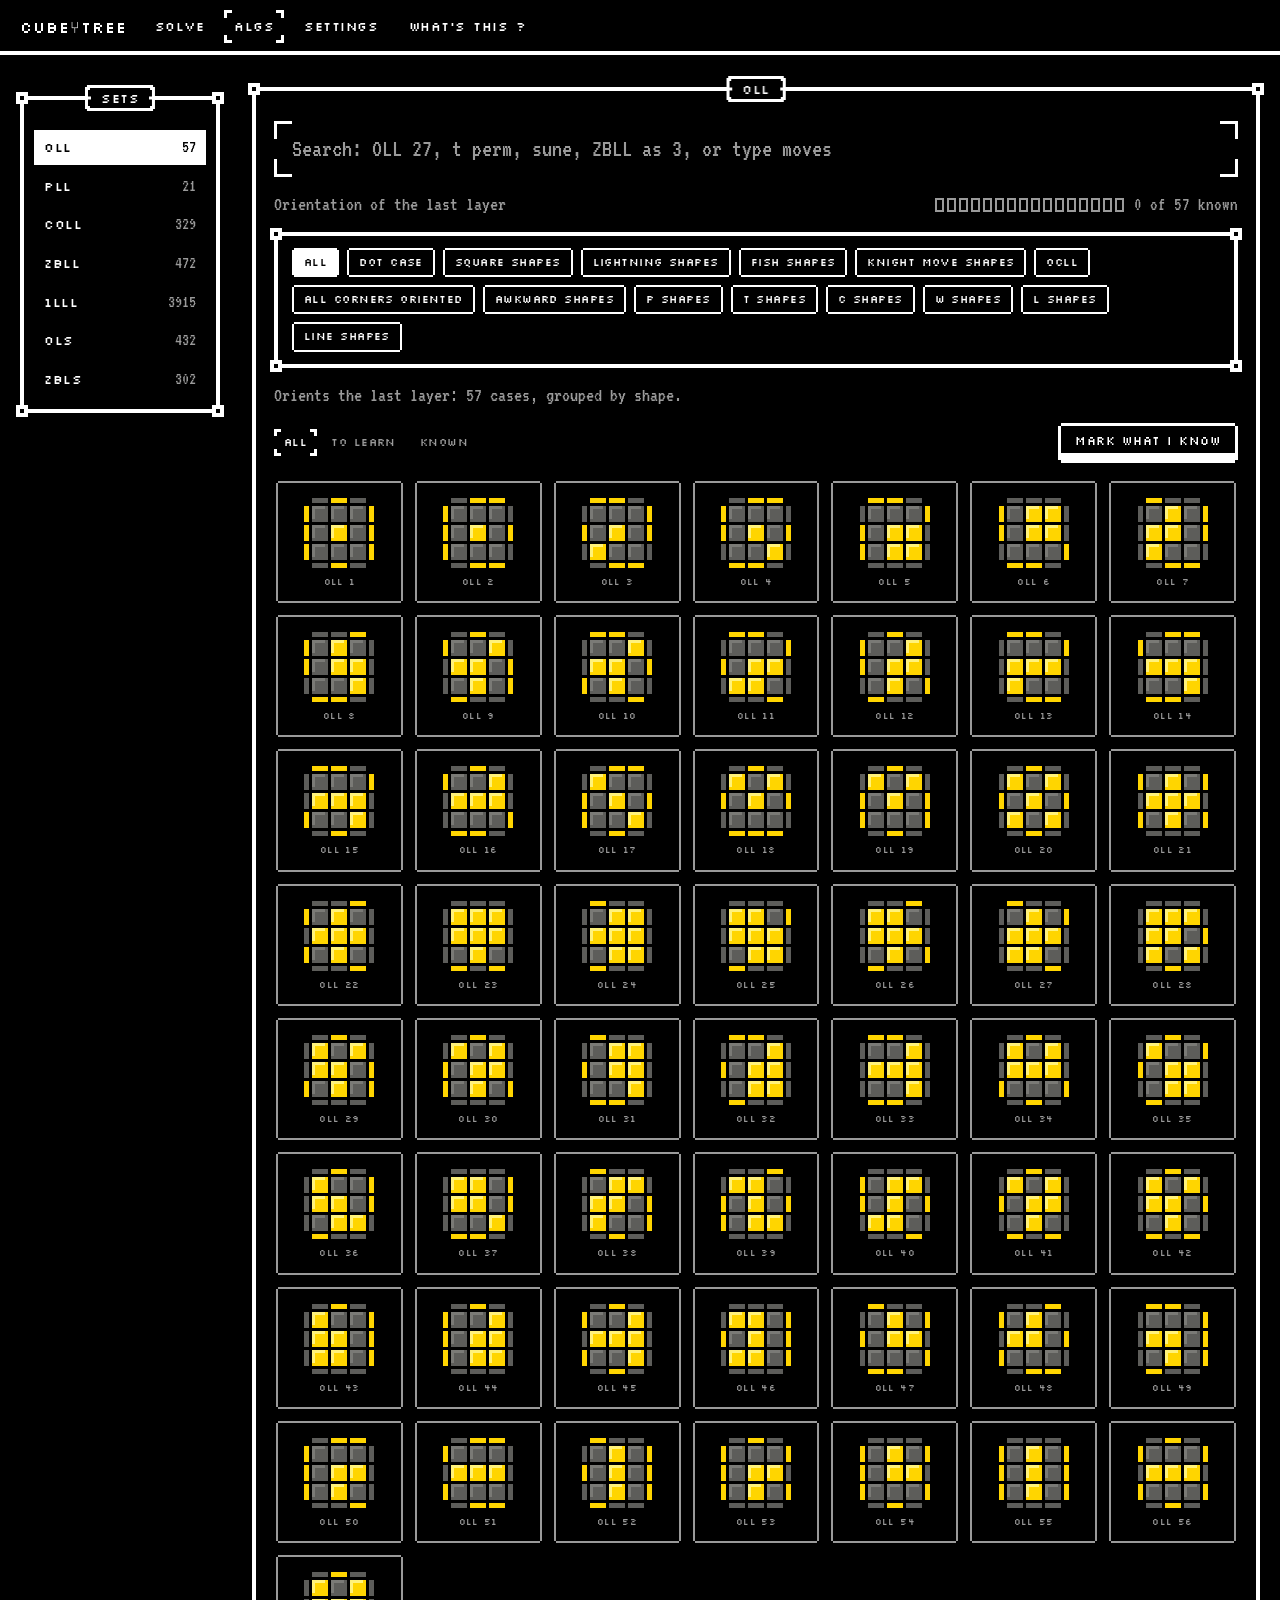
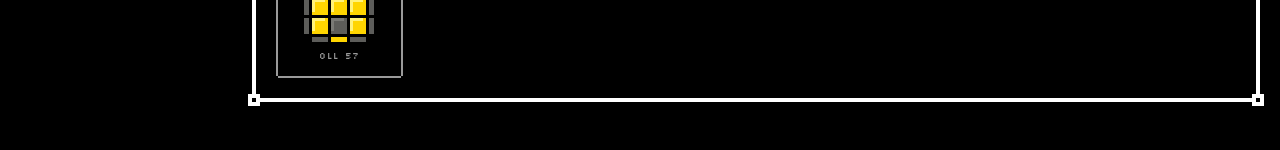
==== cube_tree_website/algs.html @ 5900885c "Cache-buster for the portrait fix Co-Authored-By: Claude Opus 5.5 <noreply@anthropic.com>" ====
<!DOCTYPE html>
<html lang="en">

<head>
    <meta charset="UTF-8">
    <meta name="viewport" content="width=device-width, initial-scale=1.0">
    <title>cube⑂tree · algs</title>
    <link rel="preconnect" href="https://fonts.googleapis.com">
    <link rel="preconnect" href="https://fonts.gstatic.com" crossorigin>
    <link rel="stylesheet" href="https://fonts.googleapis.com/css2?family=Silkscreen&family=VT323&display=swap">
    <link rel="stylesheet" href="styles.css?v=20261017b">
    <script src="js/profile.js?v=20261017b"></script>
</head>

<body>
    <header class="topbar">
        <div class="brand">
            <h1>cube⑂tree</h1>
            <!-- the menu of UI_references/1-bit_inspo_UI.png: capitals, the first letter lit -->
            <nav class="page-nav" aria-label="pages">
                <a class="menu-item" href="solver.html"><span class="key">S</span>olve</a>
                <a class="menu-item" href="algs.html" aria-current="page"><span class="key">A</span>lgs</a>
                <a class="menu-item" id="settings-link" href="solver.html#settings"><span class="key">S</span>ettings</a>
                <button type="button" class="menu-item" id="info-btn"><span class="key">W</span>hat's this ?</button>
            </nav>
        </div>
        <div class="topbar-actions">
            <a class="profile-chip" id="profile-chip" href="index.html?profiles" title="switch profile">
                <canvas width="32" height="32" aria-hidden="true"></canvas><span id="profile-name"></span>
            </a>
        </div>
    </header>

    <main class="algs-main">
        <!-- the sets, as a terminal menu (UI_references/1-bit_inspo_UI.png), each with what you know of it -->
        <nav class="set-menu window" aria-label="alg sets">
            <span class="window-tab">Sets</span>
            <ul class="set-list" id="set-tabs" role="tablist" aria-label="alg set"></ul>
        </nav>

        <section class="set-window window" aria-labelledby="set-name">
            <span class="window-tab" id="set-name">oll</span>
            <div class="algs-search brackets" id="algs-search">
                <div class="search-shadow" id="search-shadow" aria-hidden="true"></div>
                <input type="text" id="alg-search" spellcheck="false" autocomplete="off" autocapitalize="off" autocorrect="off"
                    aria-label="search cases by name, or type moves" aria-describedby="search-note" aria-autocomplete="inline">
            </div>
            <div class="search-note" id="search-note" role="status" aria-live="polite"></div>
            <div class="set-bar" id="set-bar">
                <p class="set-title" id="set-title"></p>
                <div class="progress" id="progress" aria-live="polite"></div>
            </div>
            <!-- subsets as an inventory row of slots (UI_references/UI_inspo.png) -->
            <div class="slot-bar" id="group-chips" role="group" aria-label="subsets"></div>
            <div class="slot-bar sub" id="group-chips-2" role="group" aria-label="pair placement" hidden></div>
            <p class="subset-note" id="subset-note"></p>
            <div class="grid-tools" id="grid-tools">
                <div class="seg" role="group" aria-label="show">
                    <button type="button" class="chip" data-show="all" aria-pressed="true">All</button>
                    <button type="button" class="chip" data-show="learn" aria-pressed="false">To learn</button>
                    <button type="button" class="chip" data-show="known" aria-pressed="false">Known</button>
                </div>
                <button type="button" class="px-btn learn-btn" id="learn-mode" aria-pressed="false">Mark what I know</button>
            </div>
            <p class="learn-hint" id="learn-hint" hidden></p>
            <section class="case-grid" id="case-grid" aria-label="cases"></section>
            <section class="match-list" id="match-list" aria-label="matching algs" hidden></section>
        </section>
    </main>

    <!-- the card a case shows on hover (UI_references/showdown_UI_inspo.png tooltips) -->
    <div class="case-card" id="case-card" role="tooltip" hidden></div>

    <dialog class="case-dialog window" id="case-dialog" aria-labelledby="case-title">
        <span class="window-tab" id="case-title"></span>
        <button type="button" class="close-box" id="case-close" aria-label="close">X</button>
        <div class="case-body">
            <div class="case-view">
                <div class="cube-stage case-stage" id="case-stage">
                    <canvas id="case-cube" role="img" aria-label="the case on the cube"></canvas>
                </div>
                <div class="play-row">
                    <button type="button" class="px-btn" id="case-reset" aria-label="back to the case" title="the case">|&lt;</button>
                    <button type="button" class="px-btn" id="case-back" aria-label="one move back" title="back">&lt;</button>
                    <button type="button" class="px-btn" id="case-play" aria-label="play" title="play">&gt;&gt;</button>
                    <button type="button" class="px-btn" id="case-fwd" aria-label="one move forward" title="forward">&gt;</button>
                </div>
                <button type="button" class="px-btn known-btn" id="case-known" aria-pressed="false">I know this case</button>
            </div>
            <div class="case-algs">
                <p class="case-sub" id="case-sub"></p>
                <ol class="alg-list" id="alg-list"></ol>
            </div>
        </div>
    </dialog>

    <script src="js/captions.js?v=20261017b"></script>
    <script src="js/pro-steps.js?v=20261017b"></script>
    <script src="js/script.js?v=20261017b"></script>
    <script src="js/facelet-cube.js?v=20261017b"></script>
    <script src="js/searchers.js?v=20261017b"></script>
    <script src="js/pixel-cube.js?v=20261017b"></script>
    <script src="js/alg-sets.js?v=20261017b"></script>
    <script src="js/last-layer.js?v=20261017b"></script>
    <script src="js/case-diagram.js?v=20261017b"></script>
    <script src="js/algs-ui.js?v=20261017b"></script>
</body>

</html>
---- cube_tree_website/styles.css ----
/* cube⑂tree — one-bit pixel UI (README "Look").
 *
 * UI_references/ are the guardrails (developer, 2026-10-14): every frame,
 * button and mark below is one the references show, with their measured
 * proportions; nothing else is drawn.
 *
 *   UI_inspo.png (586 x 341, measured in its own pixels)
 *     window      stroke 4; corner studs 12 x 12 with a 4 x 4 hole, centred
 *                 on the corners; title tab centred on the top edge, 21 tall
 *                 for 8 px capitals, stroke 3, corners cut by one step, a
 *                 3 px ear at each end on the window's line
 *     check key   stroke 3, corners cut by one step, a bottom ledge 7 deep
 *     close box   a square with an X on the window's top-right corner
 *     selection   four L marks around the chosen item ("[Attack]"), only
 *                 there; never a frame for anything else
 *     inventory   a studded bar of round-cornered slots, half the stroke,
 *                 gaps of about a third of a slot
 *   1-bit_inspo_UI.png   the menu: capitals, the first letter lit in the
 *                 accent ("SETTINGS", "WHAT'S THIS ?"), a title strip
 *   showdown_UI_inspo.png  move buttons (name; type bottom left, count
 *                 bottom right), headed groups, the tooltip (title, tags,
 *                 a rule, lines)
 *   CubeDB screenshots    labels over their fields, the move counts at the
 *                 right of the label, one row of equal playback keys
 *   cube_inspo_art.png    the cube's flat cast shadow (pixel-cube.js)
 *
 * Measurements are kept as ratios at this page's scale: one art pixel (--u)
 * is 2 px; the window stroke is 2u (as the reference's stroke is half its
 * title capitals), studs 6u with a 2u hole, the title tab 13u tall, a key's
 * stroke 1.5u with a 3.5u ledge, slots 1u.
 *
 * Four themes, each from a reference: ink (UI_inspo.png), violet
 * (1-bit_inspo_UI.png), paper (1-bit_inspiration_art.jpeg), mint
 * (cube_inspo_art.png). Every colour is a token; the cube is always full
 * colour.
 */
:root,
:root[data-theme="ink"] {
    --bg: #000000;
    --panel: #000000;
    --ink: #ffffff;
    --dim: #9a9a9a;
    --line: #ffffff;
    --accent: #ffffff;
    --sel: #ffffff;
    --sel-ink: #000000;
    --warn: #ffd34d;
    --bad: #ff6b6b;
    --cube-bg: #000000;
    --shadow: #262626;
    --shine: #8dffa8;
    color-scheme: dark;
}
:root[data-theme="violet"] {
    --bg: #2e1548;
    --panel: #2e1548;
    --ink: #f4eefc;
    --dim: #a993c4;
    --line: #f4eefc;
    --accent: #2bd52b;
    --sel: #f4eefc;
    --sel-ink: #2e1548;
    --warn: #ffd34d;
    --bad: #ff8a8a;
    --cube-bg: #2e1548;
    --shadow: #22103a;
    --shine: #2bd52b;
    color-scheme: dark;
}
:root[data-theme="paper"] {
    --bg: #f4f4f0;
    --panel: #f4f4f0;
    --ink: #111111;
    --dim: #66665f;
    --line: #111111;
    --accent: #111111;
    --sel: #111111;
    --sel-ink: #f4f4f0;
    --warn: #8a5a00;
    --bad: #b3261e;
    --cube-bg: #f4f4f0;
    --shadow: #d7d7d0;
    --shine: #2f9e48;
    color-scheme: light;
}
:root[data-theme="mint"] {
    --bg: #d4ecd3;
    --panel: #d4ecd3;
    --ink: #22314a;
    --dim: #4f6e5c;
    --line: #22314a;
    --accent: #1f8fd6;
    --sel: #22314a;
    --sel-ink: #d4ecd3;
    --warn: #8a5a00;
    --bad: #b3261e;
    --cube-bg: #d4ecd3;
    --shadow: #63a675;
    --shine: #36c46a;
    color-scheme: light;
}

:root {
    --font-head: "Silkscreen", ui-monospace, Menlo, monospace;
    --font-body: "VT323", ui-monospace, Menlo, monospace;
    --u: 2px;                          /* one art pixel */
    --stroke: calc(2 * var(--u));      /* a window's line */
    --key: 3px;                        /* a key's line (1.5u) */
    --ledge: 7px;                      /* a key's bottom ledge (3.5u) */
    --slot: var(--u);                  /* a slot's line */
    --stud: calc(6 * var(--u));
    --hole: calc(2 * var(--u));
    --gap: 16px;
}

* { box-sizing: border-box; margin: 0; padding: 0; }
html { -webkit-text-size-adjust: 100%; }
[hidden] { display: none !important; }

body {
    background: var(--bg);
    color: var(--ink);
    font-family: var(--font-body);
    font-size: 22px;
    line-height: 1.15;
    min-height: 100vh;
    image-rendering: pixelated;
}
textarea, input, select, button { font: inherit; color: inherit; }
:focus-visible { outline: var(--u) solid var(--accent); outline-offset: 3px; }
::selection { background: var(--sel); color: var(--sel-ink); }

/* the chrome speaks in the pixel capitals of the references; prose and moves do not */
h1, h2, h3, legend, .label, .label-head, .window-tab, .px-title, .menu-item, .px-btn, .set-item, .slot-chip, .chip, .pick .tag, .case-name, .ls-head {
    font-family: var(--font-head);
    font-weight: 400;
    text-transform: uppercase;
    letter-spacing: 0.04em;
}
.moves, .alg, .scramble-text, .editor, .editor *, textarea, input { text-transform: none; letter-spacing: 0; }

/* ---- the window (UI_inspo.png) ------------------------------------------ */
.window, .px-frame {
    position: relative;
    background: var(--panel);
    border: var(--stroke) solid var(--line);
    padding: 30px 18px 18px;
}
.window::after, .px-frame::after {
    /* corner studs, each a square with a hole, centred on the corner */
    content: "";
    position: absolute;
    inset: calc(-1 * (var(--stud) + var(--stroke)) / 2);
    pointer-events: none;
    background:
        linear-gradient(var(--panel), var(--panel)) top var(--hole) left var(--hole) / var(--hole) var(--hole) no-repeat,
        linear-gradient(var(--panel), var(--panel)) top var(--hole) right var(--hole) / var(--hole) var(--hole) no-repeat,
        linear-gradient(var(--panel), var(--panel)) bottom var(--hole) left var(--hole) / var(--hole) var(--hole) no-repeat,
        linear-gradient(var(--panel), var(--panel)) bottom var(--hole) right var(--hole) / var(--hole) var(--hole) no-repeat,
        linear-gradient(var(--line), var(--line)) top left / var(--stud) var(--stud) no-repeat,
        linear-gradient(var(--line), var(--line)) top right / var(--stud) var(--stud) no-repeat,
        linear-gradient(var(--line), var(--line)) bottom left / var(--stud) var(--stud) no-repeat,
        linear-gradient(var(--line), var(--line)) bottom right / var(--stud) var(--stud) no-repeat;
}
/* the title tab: cut corners, a 3 px line, an ear at each end on the window's line */
.window-tab, .px-title {
    position: absolute;
    top: 0;
    left: 50%;
    transform: translate(-50%, calc(-50% - var(--stroke) / 2));
    z-index: 2;
    height: 26px;
    padding: 0 16px;
    display: inline-flex;
    align-items: center;
    gap: 10px;
    font-size: 13px;
    line-height: 1;
    white-space: nowrap;
    color: var(--ink);
    background: var(--line);
    clip-path: polygon(var(--u) 0, calc(100% - var(--u)) 0, calc(100% - var(--u)) var(--u), 100% var(--u), 100% calc(100% - var(--u)), calc(100% - var(--u)) calc(100% - var(--u)), calc(100% - var(--u)) 100%, var(--u) 100%, var(--u) calc(100% - var(--u)), 0 calc(100% - var(--u)), 0 var(--u), var(--u) var(--u));
}
.window-tab::before, .px-title::before {
    content: "";
    position: absolute;
    inset: var(--key);
    z-index: -1;
    background: var(--panel);
    clip-path: inherit;
}
.window-tab, .px-title { isolation: isolate; }
.window-tab::after, .px-title::after {
    /* the ears: the window's line carries on into the tab's ends */
    content: "";
    position: absolute;
    left: 0;
    right: 0;
    top: 50%;
    height: var(--key);
    transform: translateY(-50%);
    background:
        linear-gradient(var(--line), var(--line)) left / calc(2 * var(--key)) 100% no-repeat,
        linear-gradient(var(--line), var(--line)) right / calc(2 * var(--key)) 100% no-repeat;
}
.px-title .aside, .window-tab .aside { color: var(--dim); }
/* the close box: a square with an X on the window's top-right corner */
.close-box {
    position: absolute;
    top: calc(-1 * (28px + var(--stroke)) / 2);
    right: calc(-1 * (28px + var(--stroke)) / 2);
    z-index: 3;
    width: 28px;
    height: 28px;
    display: grid;
    place-items: center;
    background: var(--panel);
    border: var(--key) solid var(--line);
    font-family: var(--font-head);
    font-size: 16px;
    line-height: 1;
    cursor: pointer;
    padding: 0;
}
.close-box:hover, .close-box:focus-visible { background: var(--sel); color: var(--sel-ink); }

/* ---- selection marks: four L corners around the chosen item ------------- */
.marked, .px-btn.quiet:hover, .px-btn.quiet:focus-visible, .menu-item[aria-current="page"], .menu-item:hover, .menu-item:focus-visible { position: relative; }
.marked::before, .px-btn.quiet:hover::before, .px-btn.quiet:focus-visible::before,
.menu-item[aria-current="page"]::before, .menu-item:hover::before, .menu-item:focus-visible::before, .brackets::before {
    content: "";
    position: absolute;
    inset: -4px;
    pointer-events: none;
    --arm: 8px;
    --t: var(--key);
    background:
        linear-gradient(var(--line), var(--line)) top left / var(--arm) var(--t) no-repeat,
        linear-gradient(var(--line), var(--line)) top left / var(--t) var(--arm) no-repeat,
        linear-gradient(var(--line), var(--line)) top right / var(--arm) var(--t) no-repeat,
        linear-gradient(var(--line), var(--line)) top right / var(--t) var(--arm) no-repeat,
        linear-gradient(var(--line), var(--line)) bottom left / var(--arm) var(--t) no-repeat,
        linear-gradient(var(--line), var(--line)) bottom left / var(--t) var(--arm) no-repeat,
        linear-gradient(var(--line), var(--line)) bottom right / var(--arm) var(--t) no-repeat,
        linear-gradient(var(--line), var(--line)) bottom right / var(--t) var(--arm) no-repeat;
}
.brackets { position: relative; }
.brackets::before { inset: 0; --arm: 18px; }
.brackets:focus-within::before { --arm: 30px; }

/* ---- keys (the check keys of UI_inspo.png) ------------------------------- */
.px-btn {
    position: relative;
    display: inline-flex;
    align-items: center;
    justify-content: center;
    gap: 8px;
    min-height: 34px;
    padding: 6px 14px calc(6px + var(--ledge) - var(--key));
    background: var(--panel);
    color: var(--ink);
    border: none;
    cursor: pointer;
    font-size: 12px;
    line-height: 1;
    text-decoration: none;
    /* the line, cut at the corners, and the ledge along the bottom */
    box-shadow:
        inset 0 calc(-1 * var(--ledge)) 0 0 var(--line),
        0 calc(-1 * var(--key)) 0 0 var(--line),
        0 var(--key) 0 0 var(--line),
        calc(-1 * var(--key)) 0 0 0 var(--line),
        var(--key) 0 0 0 var(--line);
    margin: var(--key);
}
.px-btn:hover:not(:disabled) { box-shadow: inset 0 calc(-1 * var(--ledge)) 0 0 var(--line), inset 0 0 0 200px color-mix(in srgb, var(--line) 12%, transparent), 0 calc(-1 * var(--key)) 0 0 var(--line), 0 var(--key) 0 0 var(--line), calc(-1 * var(--key)) 0 0 0 var(--line), var(--key) 0 0 0 var(--line); }
.px-btn:active:not(:disabled) {
    transform: translateY(calc(var(--ledge) - var(--key)));
    padding-bottom: 6px;
    box-shadow: inset 0 calc(-1 * var(--key)) 0 0 var(--line), 0 calc(-1 * var(--key)) 0 0 var(--line), 0 var(--key) 0 0 var(--line), calc(-1 * var(--key)) 0 0 0 var(--line), var(--key) 0 0 0 var(--line);
}
.px-btn:disabled { color: var(--dim); cursor: default; box-shadow: 0 calc(-1 * var(--key)) 0 0 var(--dim), 0 var(--key) 0 0 var(--dim), calc(-1 * var(--key)) 0 0 0 var(--dim), var(--key) 0 0 0 var(--dim); padding-bottom: 6px; }
.px-btn.primary { background: var(--sel); color: var(--sel-ink); }
/* a plain word in the chrome: no key, the selection marks on hover */
.px-btn.quiet, .px-btn.quiet:hover:not(:disabled), .px-btn.quiet:active:not(:disabled), .px-btn.quiet:disabled {
    box-shadow: none; background: none; transform: none; padding: 6px 8px; margin: 0;
}
.px-btn.quiet:disabled { color: var(--dim); }
.px-btn.quiet:disabled::before { display: none; }
.px-btn.icon { min-width: 34px; padding-left: 8px; padding-right: 8px; }
a.px-btn { color: inherit; }
.link-btn { background: none; border: none; color: var(--dim); text-decoration: underline; cursor: pointer; justify-self: start; text-align: left; }
.link-btn:hover { color: var(--ink); }

/* check boxes: the check key, small; the check is a pixel tick */
.px-check { display: inline-flex; align-items: center; gap: 10px; cursor: pointer; }
.px-check input {
    appearance: none;
    -webkit-appearance: none;
    flex: 0 0 auto;
    width: 22px;
    height: 24px;
    margin: var(--key);
    cursor: pointer;
    background: var(--panel);
    box-shadow: inset 0 -5px 0 0 var(--line), 0 calc(-1 * var(--key)) 0 0 var(--line), 0 var(--key) 0 0 var(--line), calc(-1 * var(--key)) 0 0 0 var(--line), var(--key) 0 0 0 var(--line);
    display: inline-grid;
    place-items: center;
}
.px-check input:checked::after {
    /* the tick of UI_inspo.png's keys, in art pixels */
    content: "";
    width: 14px;
    height: 10px;
    margin-bottom: 5px;
    background: var(--ink);
    clip-path: polygon(0 50%, 25% 50%, 25% 70%, 37.5% 70%, 37.5% 80%, 50% 80%, 50% 60%, 62.5% 60%, 62.5% 40%, 75% 40%, 75% 20%, 87.5% 20%, 87.5% 0, 100% 0, 100% 30%, 87.5% 30%, 87.5% 50%, 75% 50%, 75% 70%, 62.5% 70%, 62.5% 90%, 50% 90%, 50% 100%, 37.5% 100%, 37.5% 90%, 25% 90%, 25% 80%, 12.5% 80%, 12.5% 70%, 0 70%);
}
.px-check input:disabled { box-shadow: 0 calc(-1 * var(--key)) 0 0 var(--dim), 0 var(--key) 0 0 var(--dim), calc(-1 * var(--key)) 0 0 0 var(--dim), var(--key) 0 0 0 var(--dim); }

/* fields: a plain box of the window's line (CubeDB's fields, in one bit) */
.px-input, .px-select, .px-textarea {
    background: var(--panel);
    border: var(--slot) solid var(--line);
    padding: 4px 8px;
    border-radius: 0;
    min-height: 34px;
}
.px-select {
    appearance: none; -webkit-appearance: none; padding-right: 28px;
    background-image: linear-gradient(45deg, transparent 50%, var(--ink) 50%), linear-gradient(135deg, var(--ink) 50%, transparent 50%);
    background-position: calc(100% - 15px) 55%, calc(100% - 9px) 55%;
    background-size: 6px 6px;
    background-repeat: no-repeat;
}

/* ---- the top: the menu of 1-bit_inspo_UI.png ----------------------------- */
.topbar {
    display: flex;
    align-items: center;
    justify-content: space-between;
    gap: 12px 20px;
    flex-wrap: wrap;
    padding: 14px 20px 12px;
    background: var(--bg);
    border-bottom: var(--stroke) solid var(--line);
    position: sticky;
    top: 0;
    z-index: 20;
}
.brand { display: flex; align-items: center; gap: 22px; flex-wrap: wrap; }
.brand h1 { font-size: 16px; line-height: 1; letter-spacing: 0.06em; }
.page-nav { display: flex; gap: 6px 18px; flex-wrap: wrap; }
.menu-item {
    background: none;
    border: none;
    padding: 6px 6px;
    font-size: 13px;
    line-height: 1;
    color: var(--ink);
    text-decoration: none;
    cursor: pointer;
}
.menu-item .key { color: var(--accent); }
.topbar-actions { display: flex; align-items: center; gap: 10px; }
/* the profile badge: a portrait in a round frame (UI_inspo.png, top left) */
.profile-chip { display: inline-flex; align-items: center; gap: 10px; color: var(--ink); text-decoration: none; font-family: var(--font-head); font-size: 12px; text-transform: uppercase; }
.profile-chip canvas { width: 32px; height: 32px; padding: 3px; border: var(--slot) solid var(--line); background: var(--panel); }

/* ---- labels over their fields (CubeDB) ----------------------------------- */
.label-row { display: flex; align-items: center; gap: 10px; margin-bottom: 8px; min-height: 30px; flex-wrap: wrap; }
.label-row .label { font-size: 12px; color: var(--ink); }
.label-row .aside, .move-count, .scramble-status { font-family: var(--font-head); font-size: 11px; color: var(--dim); text-transform: uppercase; }
.scramble-status.searching { color: var(--accent); }
.scramble-status.error { color: var(--bad); }
.move-count { margin-left: auto; }

/* ---- the solving screen -------------------------------------------------- */
.main {
    display: grid;
    grid-template-columns: minmax(300px, 1fr) minmax(340px, 1.05fr);
    gap: 28px calc(2 * var(--gap));
    padding: 26px 20px 48px;
    max-width: 1320px;
    margin: 0 auto;
    align-items: start;
}
.col { display: grid; gap: 26px; min-width: 0; }
.cube-col { position: sticky; top: 84px; }

.cube-stage {
    position: relative;
    width: 100%;
    aspect-ratio: 1 / 0.9;
    overflow: hidden;
    touch-action: none;
    cursor: grab;
}
.cube-stage:active { cursor: grabbing; }
.cube-stage canvas { width: 100%; height: 100%; display: block; image-rendering: pixelated; }
.cube-stage .stage-note { position: absolute; left: 14px; bottom: 10px; font-size: 18px; color: var(--dim); pointer-events: none; }
.cube-stage .stage-step { position: absolute; left: 14px; top: 12px; font-family: var(--font-head); font-size: 11px; color: var(--dim); pointer-events: none; }
.zoom { position: absolute; right: 8px; top: 8px; display: grid; gap: 4px; }
.zoom .px-btn { min-height: 28px; min-width: 28px; font-size: 16px; padding: 4px; }

/* playback: a scrub line, then one row of equal keys (CubeDB) */
.playback { display: grid; gap: 10px; margin-top: 10px; }
.scrub { -webkit-appearance: none; appearance: none; width: 100%; height: 18px; background: transparent; cursor: pointer; }
.scrub::-webkit-slider-runnable-track { height: var(--stroke); background: var(--line); }
.scrub::-moz-range-track { height: var(--stroke); background: var(--line); }
.scrub::-webkit-slider-thumb { -webkit-appearance: none; width: 12px; height: 18px; background: var(--panel); border: var(--key) solid var(--line); margin-top: -7px; }
.scrub::-moz-range-thumb { width: 12px; height: 18px; background: var(--panel); border: var(--key) solid var(--line); border-radius: 0; }
.play-row { display: grid; grid-template-columns: repeat(5, 1fr); gap: 8px; }
.play-row .px-btn { width: auto; font-size: 12px; }
.case-view .play-row { grid-template-columns: repeat(4, 1fr); }

.scramble-text { font-size: 25px; line-height: 1.2; word-spacing: 3px; min-height: 2.4em; }
.scramble-nav { display: flex; gap: 2px; align-items: center; margin-left: auto; }
.scramble-nav .count { font-family: var(--font-head); font-size: 11px; min-width: 40px; text-align: center; }

.solution-panel { display: grid; }
.editor { position: relative; width: 100%; min-height: 132px; font-size: 25px; line-height: 31px; background: var(--panel); }
.editor textarea, .editor .editor-shadow {
    position: absolute; inset: 0; padding: 14px 18px;
    white-space: pre-wrap; word-wrap: break-word; overflow-wrap: anywhere;
    font: inherit; line-height: inherit; tab-size: 4;
}
.editor textarea { background: transparent; border: none; resize: none; color: transparent; caret-color: var(--ink); z-index: 2; overflow: hidden; }
.editor textarea:focus { outline: none; }
.editor .editor-shadow { color: var(--ink); pointer-events: none; z-index: 1; overflow: hidden; }
.editor .editor-sizer { visibility: hidden; padding: 14px 18px; white-space: pre-wrap; overflow-wrap: anywhere; min-height: 132px; }
.editor .tok-comment { color: var(--accent); }
.editor .tok-pending { color: var(--dim); }
.editor .tok-bad { text-decoration: underline wavy var(--bad); }
.editor .ghost { color: var(--dim); }
/* the key hint of CubeDB's autocomplete ("Tab") */
.ghost-key { font-family: var(--font-head); font-size: 10px; text-transform: uppercase; border: var(--slot) solid var(--dim); padding: 1px 4px; margin-left: 8px; vertical-align: 4px; color: var(--dim); }
.editor-actions { display: flex; gap: 4px 10px; flex-wrap: wrap; justify-content: flex-end; margin-top: 10px; }
.status-line { font-size: 18px; color: var(--dim); }
.status-line:empty { display: none; }
.status-line[data-state="error"] { color: var(--bad); }

/* ---- the tree-searcher: its portrait and its window ---------------------- */
.searcher { display: grid; grid-template-columns: 76px minmax(0, 1fr); gap: 0 20px; align-items: start; margin-top: 26px; }
/* the round portrait frame of UI_inspo.png's badge: a ring of pixel steps */
.searcher-sprite {
    --ring: polygon(20px 0, calc(100% - 20px) 0, calc(100% - 20px) 6px, calc(100% - 10px) 6px, calc(100% - 10px) 10px, calc(100% - 6px) 10px, calc(100% - 6px) 20px, 100% 20px, 100% calc(100% - 20px), calc(100% - 6px) calc(100% - 20px), calc(100% - 6px) calc(100% - 10px), calc(100% - 10px) calc(100% - 10px), calc(100% - 10px) calc(100% - 6px), calc(100% - 20px) calc(100% - 6px), calc(100% - 20px) 100%, 20px 100%, 20px calc(100% - 6px), 10px calc(100% - 6px), 10px calc(100% - 10px), 6px calc(100% - 10px), 6px calc(100% - 20px), 0 calc(100% - 20px), 0 20px, 6px 20px, 6px 10px, 10px 10px, 10px 6px, 20px 6px);
}
.searcher-sprite {
    position: relative; width: 76px; height: 76px; padding: 12px;
    background: none; border: none; cursor: pointer; display: grid; place-items: center; isolation: isolate;
}
.searcher-sprite::before, .searcher-sprite::after { content: ""; position: absolute; z-index: -1; clip-path: var(--ring); }
.searcher-sprite::before { inset: 0; background: var(--line); }
.searcher-sprite::after { inset: var(--key); background: var(--panel); }
.searcher-sprite canvas { width: 100%; height: 100%; animation: bob 1.6s steps(2) infinite; }
@keyframes bob { 50% { transform: translateY(-2px); } }
.searcher.thinking .searcher-sprite canvas { animation: bob 0.5s steps(2) infinite; }
.bubble { min-width: 0; padding: 30px 16px 16px; }
.bubble-title:empty { display: none; }
.bubble .say { margin-bottom: 12px; }
.picks { display: grid; grid-template-columns: repeat(auto-fill, minmax(230px, 1fr)); gap: 10px; }
/* a pick: one of Showdown's move buttons -- the moves, the kind bottom left, the count bottom right */
.pick {
    display: grid;
    grid-template-columns: 1fr auto;
    grid-template-areas: "alg alg" "why why" "tag cnt";
    gap: 4px 10px;
    text-align: left;
    padding: 10px 12px 8px;
    background: var(--panel);
    border: var(--slot) solid var(--line);
    cursor: pointer;
    min-width: 0;
    position: relative;
}
.pick .alg { grid-area: alg; font-size: 24px; overflow-wrap: anywhere; }
.pick .why { grid-area: why; font-size: 18px; color: var(--dim); }
.pick .tag { grid-area: tag; font-size: 10px; color: var(--accent); align-self: end; }
.pick .cnt { grid-area: cnt; font-family: var(--font-head); font-size: 10px; color: var(--dim); text-transform: uppercase; align-self: end; }
.pick:hover, .pick:focus-visible { background: var(--sel); color: var(--sel-ink); }
.pick:hover .why, .pick:hover .tag, .pick:hover .cnt, .pick:focus-visible .why, .pick:focus-visible .tag, .pick:focus-visible .cnt { color: var(--sel-ink); }
.pick-row { display: flex; align-items: stretch; gap: 4px; min-width: 0; }
.pick-row .pick { flex: 1; }
.pick-row .star { align-self: center; color: var(--dim); }
.pick-row .star:hover, .pick-row .star:focus-visible { color: var(--warn); }
.bubble-actions { display: flex; justify-content: flex-end; gap: 8px; margin-top: 12px; flex-wrap: wrap; }
.bubble-actions:empty { display: none; }
.critique-list { list-style: none; display: grid; gap: 4px; max-height: 52vh; overflow: auto; }
.critique-list li { cursor: pointer; padding: 6px 8px; border: var(--slot) solid transparent; }
.critique-list li:hover { border-color: var(--line); }
.critique-list .alt { color: var(--dim); font-size: 19px; }
.critique-list .total { cursor: default; border-top: var(--slot) solid var(--line); padding-top: 8px; }
.critique-list .total:hover { border-color: transparent; border-top-color: var(--line); }

/* ---- dialogs: windows over the page ------------------------------------- */
dialog { color: var(--ink); }
dialog::backdrop { background: color-mix(in srgb, var(--bg) 70%, transparent); }
/* settings: a window down the right side */
.drawer {
    margin: 16px 16px 16px auto;
    height: calc(100% - 32px);
    max-height: none;
    width: min(500px, calc(100vw - 32px));
    overflow: visible;
    padding: 0;
}
.drawer .drawer-body { height: 100%; overflow: auto; overflow-x: hidden; padding: 34px 22px 40px; display: grid; gap: 30px; align-content: start; }
.group { display: grid; gap: 10px; border: none; min-width: 0; }
.group legend, .group .label-head { font-size: 13px; color: var(--accent); margin-bottom: 8px; }
.group .row { display: flex; flex-wrap: wrap; gap: 10px 20px; align-items: center; }
.group .hint { margin: 0; font-size: 18px; color: var(--dim); }
/* a setting: its name, then a short line saying exactly what it does */
.opt { display: grid; grid-template-columns: auto 1fr; gap: 0 12px; align-items: start; cursor: pointer; }
.opt input { margin-top: 3px; }
.opt .name { font-size: 22px; }
.opt .name .acr { font-family: var(--font-head); font-size: 11px; color: var(--accent); margin-left: 6px; text-transform: uppercase; }
.opt .desc { grid-column: 2; font-size: 18px; color: var(--dim); line-height: 1.15; }
.field { display: grid; gap: 4px; }
.field .name { font-size: 22px; }
.field .desc { font-size: 18px; color: var(--dim); }
.field .px-select, .field .px-input { justify-self: start; min-width: 220px; max-width: 100%; }
.ls-head { font-size: 11px; color: var(--dim); margin-top: 6px; }
.limits-table { width: 100%; border-collapse: collapse; font-size: 18px; }
.limits-table th { font-family: var(--font-head); font-size: 9px; text-align: left; color: var(--dim); font-weight: 400; padding: 2px; text-transform: uppercase; }
.limits-table td { padding: 2px; }
.limits-table input { width: 100%; min-height: 26px; padding: 1px 4px; }
details summary { cursor: pointer; font-size: 20px; }
.info-dialog {
    max-width: min(640px, calc(100vw - 40px));
    max-height: calc(100vh - 60px);
    margin: auto;
    overflow: visible;
    padding: 0;
}
.info-dialog .info-body { max-height: calc(100vh - 64px); overflow: auto; padding: 34px 22px 20px; }
.info-dialog h3 { font-size: 12px; margin: 18px 0 6px; color: var(--accent); }
.info-dialog h3:first-child { margin-top: 0; }

/* ---- sign-in and onboarding (index.html) --------------------------------- */
.onboard-wrap { min-height: calc(100vh - 70px); display: grid; place-items: center; padding: 40px 20px 48px; }
.onboard { width: min(620px, 100%); padding: 38px 24px 22px; }
.onboard h2 { font-family: var(--font-body); text-transform: none; letter-spacing: 0; font-size: 30px; margin-bottom: 6px; }
.onboard .sub { color: var(--dim); margin-bottom: 18px; min-height: 1em; }
.onboard .screen { display: grid; gap: 14px; }
.onboard .nav { display: flex; justify-content: space-between; align-items: center; margin-top: 26px; gap: 12px; }
.onboard .dots { display: flex; gap: 8px; }
.onboard .dots span { width: 12px; height: 12px; border: var(--slot) solid var(--line); }
.onboard .dots span.on { background: var(--ink); }
.searcher-grid { display: grid; grid-template-columns: repeat(6, 1fr); gap: 10px; }
.searcher-choice { border: var(--slot) solid transparent; background: none; padding: 6px; cursor: pointer; display: grid; place-items: center; position: relative; }
.searcher-choice canvas { width: 100%; max-width: 64px; aspect-ratio: 1; }
.searcher-choice[aria-pressed="true"] { border-color: var(--line); }
.choice-list { display: grid; gap: 8px; }
.choice { display: flex; align-items: center; gap: 12px; border: var(--slot) solid var(--line); padding: 8px 12px; cursor: pointer; background: var(--panel); }
.choice:hover { background: color-mix(in srgb, var(--line) 12%, var(--panel)); }
.choice.selected, .choice:has(input:checked) { background: var(--sel); color: var(--sel-ink); }
.choice:has(input:checked) input, .choice.selected input { background: var(--sel); box-shadow: inset 0 -5px 0 0 var(--sel-ink), 0 -3px 0 0 var(--sel-ink), 0 3px 0 0 var(--sel-ink), -3px 0 0 0 var(--sel-ink), 3px 0 0 0 var(--sel-ink); }
.choice:has(input:checked) input::after { background: var(--sel-ink); }
.choice .tag { margin-left: auto; font-family: var(--font-head); font-size: 10px; color: var(--dim); text-transform: uppercase; }
.choice:has(input:checked) .tag { color: var(--sel-ink); }
.speed-row { display: flex; align-items: center; gap: 12px; flex-wrap: wrap; }
.speed-row .px-input { width: 120px; font-size: 30px; }
.level-readout { font-family: var(--font-head); font-size: 12px; text-transform: uppercase; }
.level-note { color: var(--dim); font-size: 20px; line-height: 1.2; }
.colour-row { display: flex; gap: 12px; flex-wrap: wrap; }
.colour-chip { width: 44px; height: 44px; border: var(--slot) solid var(--line); cursor: pointer; position: relative; }
.colour-chip[aria-pressed="true"] { outline: var(--key) solid var(--line); outline-offset: 3px; }
.colour-chip[aria-pressed="true"]::after { content: ""; position: absolute; inset: 0; margin: auto; width: 16px; height: 12px; background: #111; clip-path: polygon(0 50%, 25% 50%, 25% 70%, 37.5% 70%, 37.5% 80%, 50% 80%, 50% 60%, 62.5% 60%, 62.5% 40%, 75% 40%, 75% 20%, 87.5% 20%, 87.5% 0, 100% 0, 100% 30%, 87.5% 30%, 87.5% 50%, 75% 50%, 75% 70%, 62.5% 70%, 62.5% 90%, 50% 90%, 50% 100%, 37.5% 100%, 37.5% 90%, 25% 90%, 25% 80%, 12.5% 80%, 12.5% 70%, 0 70%); }
.theme-swatches { display: flex; gap: 8px; }
.theme-swatch { width: 22px; height: 22px; border: var(--slot) solid var(--line); cursor: pointer; }
.theme-swatch[aria-pressed="true"] { outline: var(--slot) solid var(--line); outline-offset: 2px; }
.profile-list { display: grid; gap: 8px; }
.profile-row { display: flex; align-items: center; gap: 10px; }
.profile-row .choice { flex: 1; }
.profile-row canvas { width: 32px; height: 32px; }
.code-box { width: 100%; min-height: 80px; font-size: 15px; word-break: break-all; }

/* ---- the alg sets page (algs.html) --------------------------------------- */
.algs-main {
    max-width: 1360px; margin: 0 auto; padding: 32px 20px 48px;
    display: grid; grid-template-columns: 200px minmax(0, 1fr); gap: 32px; align-items: start;
}
/* the sets: the menu of 1-bit_inspo_UI.png, the first letter lit */
.set-menu { position: sticky; top: 96px; padding: 30px 10px 12px; }
.set-list { list-style: none; display: grid; gap: 4px; }
.set-item {
    position: relative;
    width: 100%; display: grid; grid-template-columns: 1fr auto; align-items: baseline;
    background: none; border: none; padding: 7px 10px; cursor: pointer; text-align: left; font-size: 13px; color: var(--ink);
}
.set-item .set-key { color: var(--accent); }
.set-item .set-count { font-family: var(--font-body); font-size: 18px; color: var(--dim); text-transform: none; letter-spacing: 0; }
.set-item:hover::before, .set-item:focus-visible::before, .set-item[aria-selected="true"]::before {
    content: ""; position: absolute; inset: 0; pointer-events: none; --arm: 8px; --t: var(--key);
    background:
        linear-gradient(var(--line), var(--line)) top left / var(--arm) var(--t) no-repeat,
        linear-gradient(var(--line), var(--line)) top left / var(--t) var(--arm) no-repeat,
        linear-gradient(var(--line), var(--line)) top right / var(--arm) var(--t) no-repeat,
        linear-gradient(var(--line), var(--line)) top right / var(--t) var(--arm) no-repeat,
        linear-gradient(var(--line), var(--line)) bottom left / var(--arm) var(--t) no-repeat,
        linear-gradient(var(--line), var(--line)) bottom left / var(--t) var(--arm) no-repeat,
        linear-gradient(var(--line), var(--line)) bottom right / var(--arm) var(--t) no-repeat,
        linear-gradient(var(--line), var(--line)) bottom right / var(--t) var(--arm) no-repeat;
}
.set-item[aria-selected="true"] { background: var(--sel); color: var(--sel-ink); }
.set-item[aria-selected="true"] .set-key, .set-item[aria-selected="true"] .set-count { color: var(--sel-ink); }

.set-window { display: grid; gap: 16px; min-width: 0; }
.algs-search { position: relative; font-size: 25px; line-height: 31px; background: var(--panel); min-height: 56px; }
.algs-search input, .algs-search .search-shadow {
    position: absolute; inset: 0; padding: 12px 18px; border: none; background: transparent;
    font: inherit; line-height: inherit; white-space: pre; overflow: hidden;
}
.algs-search input { color: transparent; caret-color: var(--ink); z-index: 2; width: 100%; }
.algs-search input:focus { outline: none; }
.algs-search .search-shadow { color: var(--ink); pointer-events: none; z-index: 1; }
.algs-search .ghost { color: var(--dim); }
.search-note { color: var(--dim); font-size: 20px; }
.search-note:empty { display: none; }
.search-note .link-btn { font-size: inherit; color: var(--ink); }

.set-bar { display: flex; flex-wrap: wrap; align-items: center; justify-content: space-between; gap: 6px 16px; }
.set-title { color: var(--dim); font-size: 20px; }
.set-title:empty { display: none; }
.progress { display: inline-flex; align-items: center; gap: 10px; color: var(--dim); font-size: 19px; }
/* the known count: a row of inventory slots */
.slots { display: inline-flex; gap: 3px; }
.slots i { width: 9px; height: 14px; border: var(--slot) solid var(--dim); }
.slots i.on { background: var(--accent); border-color: var(--accent); }

/* subsets: the inventory bar of UI_inspo.png -- studded, slots inside */
.slot-bar { position: relative; display: flex; flex-wrap: wrap; gap: 8px; padding: 12px 14px; border: var(--stroke) solid var(--line); }
.slot-bar::after {
    content: ""; position: absolute; inset: calc(-1 * (var(--stud) + var(--stroke)) / 2); pointer-events: none;
    background:
        linear-gradient(var(--panel), var(--panel)) top var(--hole) left var(--hole) / var(--hole) var(--hole) no-repeat,
        linear-gradient(var(--panel), var(--panel)) top var(--hole) right var(--hole) / var(--hole) var(--hole) no-repeat,
        linear-gradient(var(--panel), var(--panel)) bottom var(--hole) left var(--hole) / var(--hole) var(--hole) no-repeat,
        linear-gradient(var(--panel), var(--panel)) bottom var(--hole) right var(--hole) / var(--hole) var(--hole) no-repeat,
        linear-gradient(var(--line), var(--line)) top left / var(--stud) var(--stud) no-repeat,
        linear-gradient(var(--line), var(--line)) top right / var(--stud) var(--stud) no-repeat,
        linear-gradient(var(--line), var(--line)) bottom left / var(--stud) var(--stud) no-repeat,
        linear-gradient(var(--line), var(--line)) bottom right / var(--stud) var(--stud) no-repeat;
}
.slot-bar:empty { display: none; }
.slot-bar.sub { border-width: var(--slot); }
.slot-bar.sub::after { display: none; }
/* a slot: rounded by one step (a line on each side, none on the corners) */
.slot-chip {
    background: var(--panel); border: none; color: var(--ink); cursor: pointer;
    padding: 6px 10px; font-size: 11px; min-width: 36px; line-height: 1.2;
    box-shadow: 0 calc(-1 * var(--slot)) 0 0 var(--line), 0 var(--slot) 0 0 var(--line), calc(-1 * var(--slot)) 0 0 0 var(--line), var(--slot) 0 0 0 var(--line);
    margin: var(--slot);
}
.slot-chip:hover, .slot-chip:focus-visible { background: color-mix(in srgb, var(--line) 15%, var(--panel)); }
.slot-chip[aria-pressed="true"] { background: var(--sel); color: var(--sel-ink); }
.slot-chip.pair-chip { display: inline-grid; justify-items: center; padding: 4px 4px 2px; font-size: 10px; }
.slot-chip.pair-chip canvas { width: 44px; height: 40px; image-rendering: pixelated; }
/* what the chosen subset is, in one line under the bar */
.subset-note { color: var(--dim); font-size: 20px; }
.subset-note:empty { display: none; }
.subset-note b { font-weight: 400; color: var(--ink); }

.grid-tools { display: flex; flex-wrap: wrap; align-items: center; justify-content: space-between; gap: 6px 12px; }
.seg { display: inline-flex; gap: 4px; }
.chip { position: relative; background: none; border: none; padding: 7px 10px; cursor: pointer; color: var(--dim); font-size: 11px; }
.chip:hover { color: var(--ink); }
.chip[aria-pressed="true"] { color: var(--ink); }
.chip[aria-pressed="true"]::before {
    content: ""; position: absolute; inset: 0; pointer-events: none; --arm: 7px; --t: var(--key);
    background:
        linear-gradient(var(--line), var(--line)) top left / var(--arm) var(--t) no-repeat,
        linear-gradient(var(--line), var(--line)) top left / var(--t) var(--arm) no-repeat,
        linear-gradient(var(--line), var(--line)) top right / var(--arm) var(--t) no-repeat,
        linear-gradient(var(--line), var(--line)) top right / var(--t) var(--arm) no-repeat,
        linear-gradient(var(--line), var(--line)) bottom left / var(--arm) var(--t) no-repeat,
        linear-gradient(var(--line), var(--line)) bottom left / var(--t) var(--arm) no-repeat,
        linear-gradient(var(--line), var(--line)) bottom right / var(--arm) var(--t) no-repeat,
        linear-gradient(var(--line), var(--line)) bottom right / var(--t) var(--arm) no-repeat;
}
.learn-btn[aria-pressed="true"] { background: var(--sel); color: var(--sel-ink); }
.learn-hint { color: var(--accent); font-size: 19px; }

/* a case: an inventory slot */
.case-grid { display: grid; grid-template-columns: repeat(auto-fill, minmax(116px, 1fr)); gap: 12px; padding: 2px; }
.grid-empty { grid-column: 1 / -1; color: var(--dim); padding: 8px 2px; }
.case-tile {
    position: relative; display: grid; justify-items: center; gap: 6px;
    background: var(--panel); border: none; padding: 12px 4px 8px; cursor: pointer; min-width: 0; color: var(--ink);
    box-shadow: 0 calc(-1 * var(--slot)) 0 0 var(--dim), 0 var(--slot) 0 0 var(--dim), calc(-1 * var(--slot)) 0 0 0 var(--dim), var(--slot) 0 0 0 var(--dim);
    margin: var(--slot);
    touch-action: manipulation;
}
.case-tile:hover, .case-tile:focus-visible { box-shadow: 0 calc(-1 * var(--slot)) 0 0 var(--line), 0 var(--slot) 0 0 var(--line), calc(-1 * var(--slot)) 0 0 0 var(--line), var(--slot) 0 0 0 var(--line); }
.case-tile canvas { width: 76px; height: 76px; image-rendering: pixelated; }
.case-tile.slot canvas { width: 96px; height: 86px; }
.case-tile .case-name { font-size: 9px; color: var(--dim); text-align: center; overflow-wrap: anywhere; }
.case-tile .marks i { position: absolute; top: 4px; font-style: normal; font-family: var(--font-head); font-size: 11px; line-height: 1; display: none; }
.case-tile .m-known { left: 6px; color: var(--accent); }
.case-tile .m-main { right: 6px; color: var(--warn); }
.case-tile.known .m-known, .case-tile.has-main .m-main { display: block; }
.learning .case-tile { cursor: cell; user-select: none; }
.learning .case-tile:not(.known) canvas { opacity: 0.35; }
.learning .case-tile.known { box-shadow: 0 -2px 0 0 var(--accent), 0 2px 0 0 var(--accent), -2px 0 0 0 var(--accent), 2px 0 0 0 var(--accent); }

/* the hover card: Showdown's tooltip -- a title, a rule, lines */
.case-card {
    position: fixed; z-index: 50; pointer-events: none;
    background: var(--panel); border: var(--slot) solid var(--line);
    padding: 8px 12px 10px; display: grid; gap: 6px;
}
.case-card .card-head { display: flex; justify-content: space-between; gap: 8px; font-family: var(--font-head); font-size: 11px; text-transform: uppercase; border-bottom: var(--slot) solid var(--line); padding-bottom: 6px; }
.case-card .card-tag { color: var(--warn); }
.case-card .alg { font-size: 24px; overflow-wrap: anywhere; }
.case-card .card-meta { display: flex; justify-content: space-between; gap: 8px; color: var(--dim); font-size: 17px; }
.case-card .card-more { color: var(--dim); font-size: 16px; }
.auf { color: var(--dim); }

.match-list { display: grid; gap: 6px; }
.match-row {
    position: relative; display: grid; grid-template-columns: 64px 1fr; gap: 14px; align-items: center; text-align: left;
    background: none; border: var(--slot) solid transparent; padding: 6px 10px; cursor: pointer; color: var(--ink);
}
.match-row:hover, .match-row.active, .match-row:focus-visible { border-color: var(--line); }
.match-row canvas { width: 56px; height: 56px; image-rendering: pixelated; }
.match-text { display: grid; gap: 2px; min-width: 0; }
.match-text .case-name { font-size: 10px; color: var(--dim); }
.match-text .alg { font-size: 23px; overflow-wrap: anywhere; }
.match-text .alg b { font-weight: 400; color: var(--accent); }

/* the case: a window; its algs as Showdown's move buttons */
.case-dialog { width: min(1000px, calc(100vw - 40px)); max-height: calc(100vh - 48px); margin: auto; overflow: visible; padding: 0; }
.case-dialog::backdrop { background: color-mix(in srgb, var(--bg) 75%, transparent); }
.case-body { display: grid; grid-template-columns: minmax(240px, 0.9fr) minmax(300px, 1.3fr); gap: 20px; padding: 36px 20px 20px; max-height: calc(100vh - 56px); overflow: auto; }
.case-view { display: grid; gap: 12px; align-content: start; }
.case-stage { aspect-ratio: 1 / 0.9; }
.known-btn[aria-pressed="true"] { background: var(--sel); color: var(--sel-ink); }
.case-sub { color: var(--dim); margin-bottom: 8px; }
.case-sub:empty { display: none; }
.alg-list { list-style: none; display: grid; grid-template-columns: repeat(auto-fill, minmax(260px, 1fr)); gap: 10px; }
.alg-move {
    position: relative; display: grid; gap: 4px; padding: 10px 12px 8px; cursor: pointer;
    border: var(--slot) solid var(--dim); background: var(--panel);
}
.alg-move .alg { font-size: 24px; overflow-wrap: anywhere; padding-right: 70px; }
.alg-move .meta { display: flex; justify-content: space-between; gap: 8px; font-family: var(--font-head); font-size: 9px; text-transform: uppercase; color: var(--dim); }
.alg-move .stm { white-space: nowrap; }
.alg-move .alg-tools { position: absolute; top: 4px; right: 4px; display: flex; gap: 0; }
.alg-move .alg-tools .px-btn { min-height: 26px; padding: 4px 6px; font-size: 11px; color: var(--dim); }
.alg-move .star[aria-pressed="true"] { color: var(--warn); }
.alg-move:hover, .alg-move:focus-visible { border-color: var(--line); }
.alg-move.active { border-color: var(--line); background: color-mix(in srgb, var(--line) 10%, var(--panel)); }
.alg-move.main { border-color: var(--warn); }
.alg-move.main .src { color: var(--warn); }

@media (max-width: 860px) {
    .algs-main { grid-template-columns: minmax(0, 1fr); gap: 34px; }
    .set-menu { position: static; padding: 28px 8px 10px; }
    .set-list { display: flex; overflow-x: auto; scrollbar-width: none; gap: 6px; }
    .set-list::-webkit-scrollbar { display: none; }
    .set-item { width: auto; white-space: nowrap; gap: 8px; }
}
@media (max-width: 760px) {
    .case-body { grid-template-columns: 1fr; padding: 34px 14px 14px; }
    .case-stage { aspect-ratio: auto; height: 32vh; min-height: 190px; }
    .alg-list { grid-template-columns: 1fr; }
    .case-grid { grid-template-columns: repeat(auto-fill, minmax(98px, 1fr)); gap: 10px; }
    .case-tile canvas { width: 64px; height: 64px; }
    .case-tile.slot canvas { width: 80px; height: 72px; }
    .slot-bar { flex-wrap: nowrap; overflow-x: auto; scrollbar-width: none; }
    .slot-bar::-webkit-scrollbar { display: none; }
    .slot-chip { white-space: nowrap; flex: 0 0 auto; }
    .window { padding: 30px 12px 14px; }
}

/* ---- narrow screens ------------------------------------------------------ */
@media (max-width: 899px) {
    .main { grid-template-columns: 1fr; }
    .cube-col { position: static; }
    .cube-stage { aspect-ratio: auto; height: 42vh; min-height: 240px; }
}
@media (max-width: 600px) {
    body { font-size: 20px; }
    .topbar { padding: 10px 16px; }
    .brand { gap: 12px; }
    .page-nav { gap: 2px 8px; }
    .menu-item { font-size: 11px; padding: 6px 4px; }
    .main { gap: 22px; padding: 18px 16px 96px; }
    .searcher-grid { grid-template-columns: repeat(3, 1fr); }
    .searcher { grid-template-columns: 1fr; }
    .searcher-sprite { position: fixed; right: 14px; bottom: 14px; z-index: 40; width: 60px; height: 60px; }
    .searcher .bubble { margin-top: 8px; }
    .searcher.collapsed .bubble { display: none; }
    .picks { grid-template-columns: 1fr; }
    .play-row { gap: 6px; }
    .play-row .px-btn { padding-left: 4px; padding-right: 4px; }
    .drawer { margin: 8px; width: calc(100vw - 16px); height: calc(100% - 16px); }
}
@media (prefers-reduced-motion: reduce) {
    .searcher-sprite canvas, .searcher.thinking .searcher-sprite canvas { animation: none; }
}
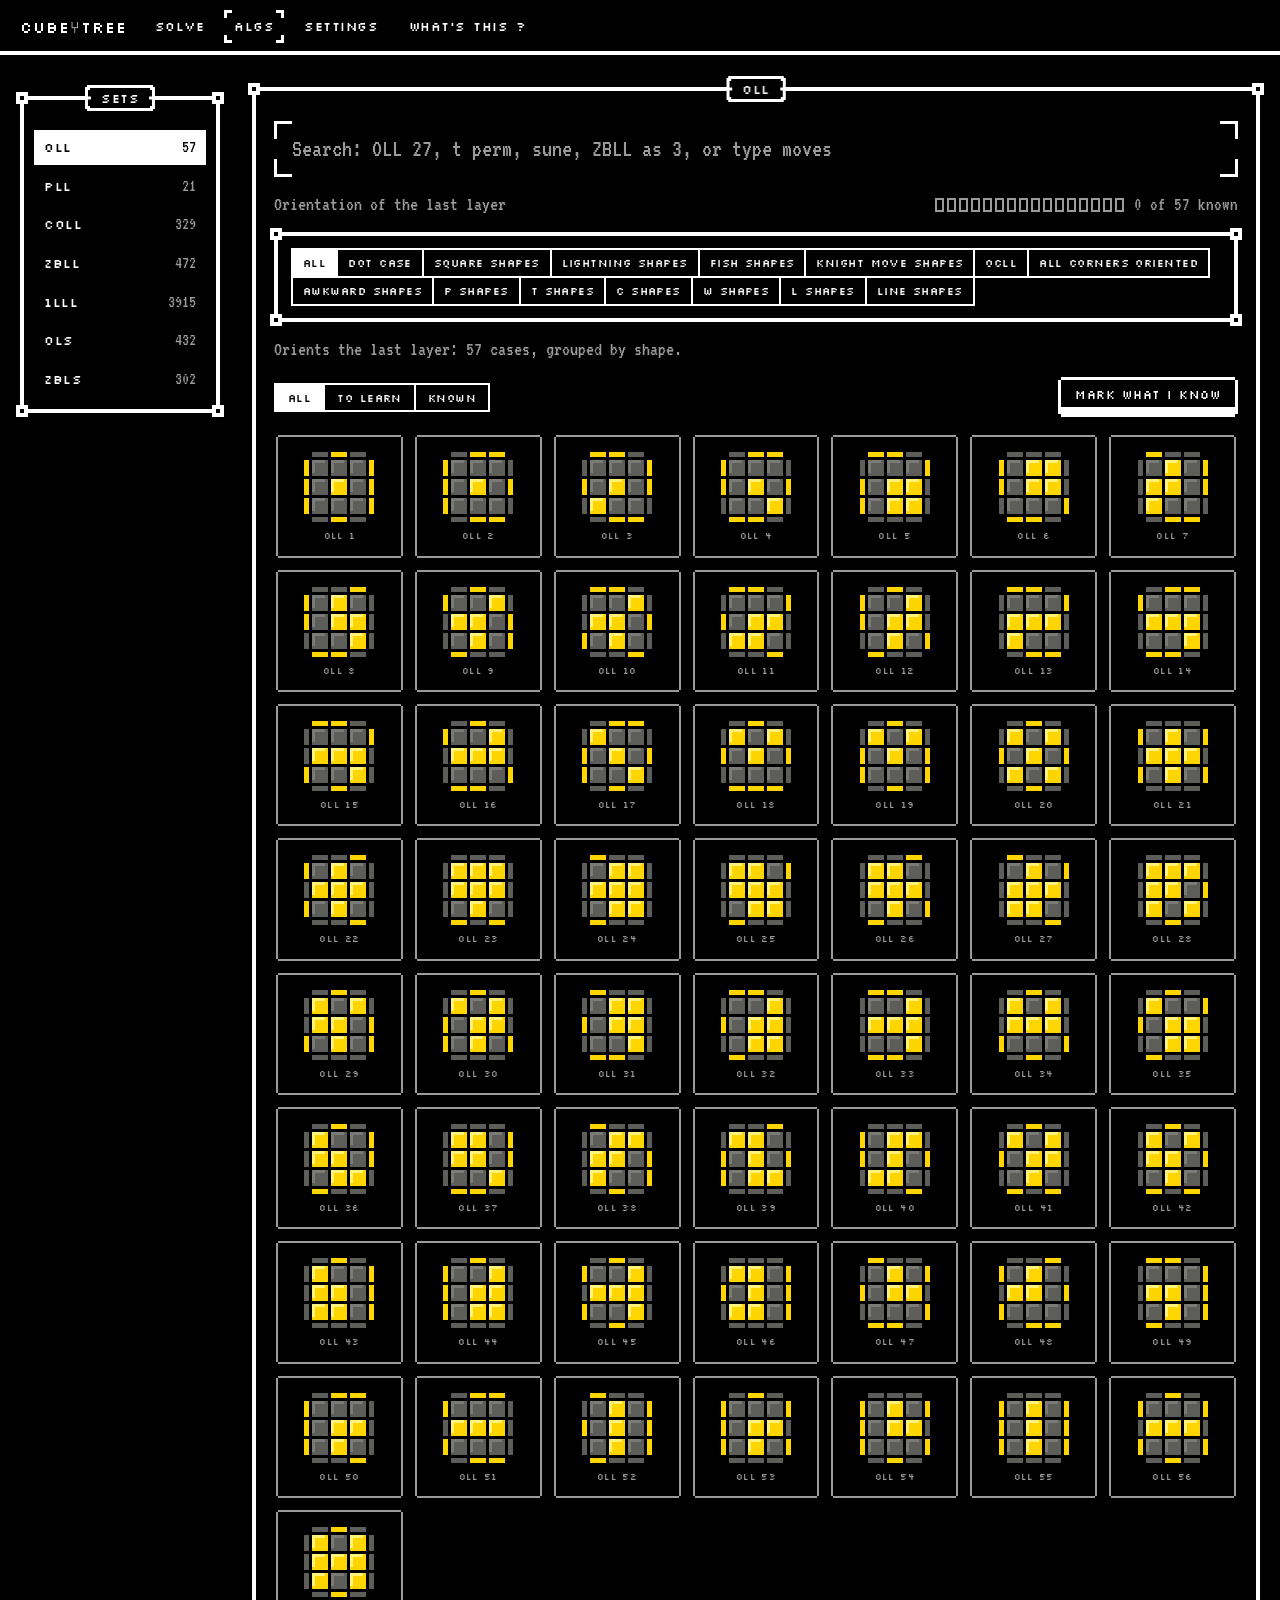
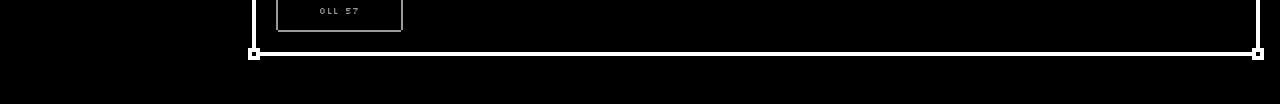
==== commit d99cc642: "UI copied from websites with the same flow: lichess move list, glyphs and gauge; Showdown move butto" ====
--- a/cube_tree_website/algs.html
+++ b/cube_tree_website/algs.html
@@ -7,9 +7,9 @@
     <title>cube⑂tree · algs</title>
     <link rel="preconnect" href="https://fonts.googleapis.com">
     <link rel="preconnect" href="https://fonts.gstatic.com" crossorigin>
-    <link rel="stylesheet" href="https://fonts.googleapis.com/css2?family=Silkscreen&family=VT323&display=swap">
-    <link rel="stylesheet" href="styles.css?v=20261017b">
-    <script src="js/profile.js?v=20261017b"></script>
+    <link rel="stylesheet" href="https://fonts.googleapis.com/css2?family=Silkscreen:wght@400;700&family=VT323&display=swap">
+    <link rel="stylesheet" href="styles.css?v=20261018a">
+    <script src="js/profile.js?v=20261018a"></script>
 </head>
 
 <body>
@@ -94,16 +94,16 @@
         </div>
     </dialog>
 
-    <script src="js/captions.js?v=20261017b"></script>
-    <script src="js/pro-steps.js?v=20261017b"></script>
-    <script src="js/script.js?v=20261017b"></script>
-    <script src="js/facelet-cube.js?v=20261017b"></script>
-    <script src="js/searchers.js?v=20261017b"></script>
-    <script src="js/pixel-cube.js?v=20261017b"></script>
-    <script src="js/alg-sets.js?v=20261017b"></script>
-    <script src="js/last-layer.js?v=20261017b"></script>
-    <script src="js/case-diagram.js?v=20261017b"></script>
-    <script src="js/algs-ui.js?v=20261017b"></script>
+    <script src="js/captions.js?v=20261018a"></script>
+    <script src="js/pro-steps.js?v=20261018a"></script>
+    <script src="js/script.js?v=20261018a"></script>
+    <script src="js/facelet-cube.js?v=20261018a"></script>
+    <script src="js/searchers.js?v=20261018a"></script>
+    <script src="js/pixel-cube.js?v=20261018a"></script>
+    <script src="js/alg-sets.js?v=20261018a"></script>
+    <script src="js/last-layer.js?v=20261018a"></script>
+    <script src="js/case-diagram.js?v=20261018a"></script>
+    <script src="js/algs-ui.js?v=20261018a"></script>
 </body>
 
 </html>
--- a/cube_tree_website/styles.css
+++ b/cube_tree_website/styles.css
@@ -2,7 +2,8 @@
  *
  * UI_references/ are the guardrails (developer, 2026-10-14): every frame,
  * button and mark below is one the references show, with their measured
- * proportions; nothing else is drawn.
+ * proportions; nothing else is drawn. The references include websites
+ * with the same flow as this one (below).
  *
  *   UI_inspo.png (586 x 341, measured in its own pixels)
  *     window      stroke 4; corner studs 12 x 12 with a 4 x 4 hole, centred
@@ -23,6 +24,19 @@
  *   CubeDB screenshots    labels over their fields, the move counts at the
  *                 right of the label, one row of equal playback keys
  *   cube_inspo_art.png    the cube's flat cast shadow (pixel-cube.js)
+ *
+ * Websites with the same flow (developer, 2026-10-15; README "Look";
+ * screenshots in UI_references/websites/):
+ *   lichess.org/analysis   the move list (index column, current move lit,
+ *                 glyphs !! ! ?! ? in its colours after the move), the eval
+ *                 gauge beside the board (here: the solve's stages)
+ *   Showdown battle        move buttons tinted by type, type bottom left,
+ *                 PP bottom right; the battle log's turn bars (#555 on #333,
+ *                 bleeding to the panel's edges); the "Turn N" box
+ *   Showdown dex           type icons (block, darker rim, outlined white
+ *                 capitals); list rows (rank column, tiny label over a stat)
+ *   Showdown damage calc   joined strips, the chosen key inverted
+ *   monkeytype             the key legend: dim words, small inverted caps
  *
  * Measurements are kept as ratios at this page's scale: one art pixel (--u)
  * is 2 px; the window stroke is 2u (as the reference's stroke is half its
@@ -111,6 +125,15 @@
     --stud: calc(6 * var(--u));
     --hole: calc(2 * var(--u));
     --gap: 16px;
+    --gutter: 38px;                    /* the solution's step numbers */
+    /* lichess's annotation glyphs */
+    --g-brilliant: #168226;
+    --g-good: #22ac38;
+    --g-inaccuracy: #56b4e9;
+    --g-mistake: #e69f00;
+    /* Showdown's type icons (the dex's colours) */
+    --t-normal: #a8a878; --t-fighting: #c03028; --t-grass: #78c850; --t-psychic: #f85888; --t-ghost: #705898;
+    --t-water: #6890f0; --t-electric: #f8d030; --t-steel: #b8b8d0; --t-fire: #f08030; --t-dragon: #7038f8;
 }
 
 * { box-sizing: border-box; margin: 0; padding: 0; }
@@ -388,6 +411,15 @@
 .col { display: grid; gap: 26px; min-width: 0; }
 .cube-col { position: sticky; top: 84px; }
 
+/* lichess's board with its eval gauge down the left */
+.board { display: grid; grid-template-columns: 14px minmax(0, 1fr); gap: 12px; }
+.gauge { display: flex; flex-direction: column; gap: var(--u); border: var(--slot) solid var(--line); padding: var(--u); }
+.gauge i { flex: 1; background: transparent; transition: background-color 0.2s steps(2); }
+.gauge i.on { background: var(--ink); }
+.gauge.done i.on { background: var(--shine); }
+/* the cross's cell sits on lichess's thicker middle tick */
+.gauge i[data-stage="cross"] { flex: 1.4; }
+.gauge i[data-stage="p4"] { margin-bottom: var(--u); }
 .cube-stage {
     position: relative;
     width: 100%;
@@ -399,7 +431,10 @@
 .cube-stage:active { cursor: grabbing; }
 .cube-stage canvas { width: 100%; height: 100%; display: block; image-rendering: pixelated; }
 .cube-stage .stage-note { position: absolute; left: 14px; bottom: 10px; font-size: 18px; color: var(--dim); pointer-events: none; }
-.cube-stage .stage-step { position: absolute; left: 14px; top: 12px; font-family: var(--font-head); font-size: 11px; color: var(--dim); pointer-events: none; }
+/* the "Turn 17" box on Showdown's battlefield: the step the cube is in, then the move */
+.cube-stage .stage-step { position: absolute; left: 10px; top: 10px; font-family: var(--font-head); font-size: 10px; text-transform: uppercase; color: var(--dim); pointer-events: none; background: var(--panel); border: var(--slot) solid var(--line); padding: 4px 8px 3px; }
+.cube-stage .stage-step:empty { display: none; }
+.cube-stage .stage-step b { font-weight: 400; color: var(--ink); font-size: 12px; margin-right: 4px; }
 .zoom { position: absolute; right: 8px; top: 8px; display: grid; gap: 4px; }
 .zoom .px-btn { min-height: 28px; min-width: 28px; font-size: 16px; padding: 4px; }
 
@@ -421,21 +456,39 @@
 .solution-panel { display: grid; }
 .editor { position: relative; width: 100%; min-height: 132px; font-size: 25px; line-height: 31px; background: var(--panel); }
 .editor textarea, .editor .editor-shadow {
-    position: absolute; inset: 0; padding: 14px 18px;
+    position: absolute; inset: 0; padding: 14px 18px 14px calc(14px + var(--gutter));
     white-space: pre-wrap; word-wrap: break-word; overflow-wrap: anywhere;
     font: inherit; line-height: inherit; tab-size: 4;
 }
 .editor textarea { background: transparent; border: none; resize: none; color: transparent; caret-color: var(--ink); z-index: 2; overflow: hidden; }
 .editor textarea:focus { outline: none; }
 .editor .editor-shadow { color: var(--ink); pointer-events: none; z-index: 1; overflow: hidden; }
-.editor .editor-sizer { visibility: hidden; padding: 14px 18px; white-space: pre-wrap; overflow-wrap: anywhere; min-height: 132px; }
+.editor .editor-sizer { visibility: hidden; padding: 14px 18px 14px calc(14px + var(--gutter)); white-space: pre-wrap; overflow-wrap: anywhere; min-height: 132px; }
 .editor .tok-comment { color: var(--accent); }
+/* lichess's move list: the index column, the current move lit, the glyph after the move */
+.editor-gutter { position: absolute; inset: 0; pointer-events: none; }
+.editor-gutter::before { content: ""; position: absolute; left: 0; top: 0; bottom: 0; width: calc(var(--gutter) - 4px); background: color-mix(in srgb, var(--line) 7%, var(--panel)); }
+.editor-gutter .step-no { position: absolute; left: 0; width: calc(var(--gutter) - 4px); height: 31px; display: grid; place-items: center; font-family: var(--font-head); font-weight: 400; font-size: 11px; color: var(--dim); z-index: 1; }
+.editor-gutter .step-no.on { background: var(--sel); color: var(--sel-ink); }
+.editor-gutter .row-lit { position: absolute; left: calc(var(--gutter) - 4px); right: 0; background: color-mix(in srgb, var(--line) 11%, transparent); }
+.editor-gutter .row-lit.tail { background: color-mix(in srgb, var(--line) 6%, transparent); }
+.editor-gutter .glyph { position: absolute; height: 31px; display: grid; align-items: center; z-index: 3; }
+.glyph { font-family: var(--font-head); font-weight: 700; font-size: 16px; letter-spacing: 0.02em; }
+.glyph[data-glyph="brilliant"] { color: var(--g-brilliant); }
+.glyph[data-glyph="good"] { color: var(--g-good); }
+.glyph[data-glyph="inaccuracy"] { color: var(--g-inaccuracy); }
+.glyph[data-glyph="mistake"] { color: var(--g-mistake); }
 .editor .tok-pending { color: var(--dim); }
 .editor .tok-bad { text-decoration: underline wavy var(--bad); }
 .editor .ghost { color: var(--dim); }
 /* the key hint of CubeDB's autocomplete ("Tab") */
 .ghost-key { font-family: var(--font-head); font-size: 10px; text-transform: uppercase; border: var(--slot) solid var(--dim); padding: 1px 4px; margin-left: 8px; vertical-align: 4px; color: var(--dim); }
-.editor-actions { display: flex; gap: 4px 10px; flex-wrap: wrap; justify-content: flex-end; margin-top: 10px; }
+.editor-foot { display: flex; align-items: center; justify-content: space-between; gap: 6px 16px; flex-wrap: wrap; margin-top: 10px; }
+.editor-actions { display: flex; gap: 4px 10px; flex-wrap: wrap; justify-content: flex-end; margin-left: auto; }
+/* monkeytype's legend: dim words, each key a small inverted cap */
+.key-legend { display: flex; flex-wrap: wrap; gap: 2px 16px; color: var(--dim); font-size: 17px; }
+.key-legend kbd { font-family: var(--font-head); font-size: 9px; text-transform: uppercase; background: var(--dim); color: var(--panel); padding: 2px 5px 1px; margin-right: 3px; vertical-align: 2px; }
+@media (hover: none) { .key-legend { display: none; } }
 .status-line { font-size: 18px; color: var(--dim); }
 .status-line:empty { display: none; }
 .status-line[data-state="error"] { color: var(--bad); }
@@ -460,38 +513,80 @@
 .bubble-title:empty { display: none; }
 .bubble .say { margin-bottom: 12px; }
 .picks { display: grid; grid-template-columns: repeat(auto-fill, minmax(230px, 1fr)); gap: 10px; }
-/* a pick: one of Showdown's move buttons -- the moves, the kind bottom left, the count bottom right */
+/* a pick: one of Showdown's move buttons -- the moves centred, tinted by the
+   step's type; the type bottom left, the count bottom right where the PP sits */
 .pick {
+    --type: var(--t-normal);
     display: grid;
-    grid-template-columns: 1fr auto;
-    grid-template-areas: "alg alg" "why why" "tag cnt";
-    gap: 4px 10px;
-    text-align: left;
-    padding: 10px 12px 8px;
-    background: var(--panel);
-    border: var(--slot) solid var(--line);
+    grid-template-columns: auto 1fr auto;
+    grid-template-areas: "alg alg alg" "why why why" "type tag cnt";
+    gap: 4px 8px;
+    text-align: center;
+    padding: 10px 10px 7px;
+    background: color-mix(in srgb, var(--type) 13%, var(--panel));
+    border: var(--slot) solid color-mix(in srgb, var(--type) 65%, var(--line));
     cursor: pointer;
     min-width: 0;
     position: relative;
 }
-.pick .alg { grid-area: alg; font-size: 24px; overflow-wrap: anywhere; }
+.pick .alg { grid-area: alg; font-size: 25px; overflow-wrap: anywhere; }
 .pick .why { grid-area: why; font-size: 18px; color: var(--dim); }
-.pick .tag { grid-area: tag; font-size: 10px; color: var(--accent); align-self: end; }
-.pick .cnt { grid-area: cnt; font-family: var(--font-head); font-size: 10px; color: var(--dim); text-transform: uppercase; align-self: end; }
-.pick:hover, .pick:focus-visible { background: var(--sel); color: var(--sel-ink); }
-.pick:hover .why, .pick:hover .tag, .pick:hover .cnt, .pick:focus-visible .why, .pick:focus-visible .tag, .pick:focus-visible .cnt { color: var(--sel-ink); }
+.pick .type-badge { grid-area: type; align-self: end; }
+.pick .tag { grid-area: tag; font-size: 9px; color: var(--dim); align-self: end; text-align: left; padding-bottom: 1px; }
+.pick .cnt { grid-area: cnt; font-family: var(--font-head); font-size: 10px; color: var(--ink); align-self: end; padding-bottom: 1px; }
+.pick:hover, .pick:focus-visible { background: color-mix(in srgb, var(--type) 30%, var(--panel)); border-color: var(--type); }
+.pick:active { transform: translateY(1px); }
+.pick[data-type="fighting"] { --type: var(--t-fighting); }
+.pick[data-type="grass"] { --type: var(--t-grass); }
+.pick[data-type="psychic"] { --type: var(--t-psychic); }
+.pick[data-type="ghost"] { --type: var(--t-ghost); }
+.pick[data-type="water"] { --type: var(--t-water); }
+.pick[data-type="electric"] { --type: var(--t-electric); }
+.pick[data-type="steel"] { --type: var(--t-steel); }
+.pick[data-type="fire"] { --type: var(--t-fire); }
+.pick[data-type="dragon"] { --type: var(--t-dragon); }
+/* the dex's type icon: a coloured block, a darker rim, white capitals with a dark outline */
+.type-badge {
+    --type: var(--t-normal);
+    display: inline-block; min-width: 46px; padding: 3px 5px 2px;
+    font-family: var(--font-head); font-size: 9px; line-height: 1; text-transform: uppercase; text-align: center; letter-spacing: 0.04em;
+    color: #fff; background: var(--type); border: 1px solid color-mix(in srgb, var(--type) 62%, #000);
+    text-shadow: 1px 0 0 color-mix(in srgb, var(--type) 45%, #000), -1px 0 0 color-mix(in srgb, var(--type) 45%, #000), 0 1px 0 color-mix(in srgb, var(--type) 45%, #000), 0 -1px 0 color-mix(in srgb, var(--type) 45%, #000);
+    white-space: nowrap;
+}
+.type-badge[data-type="fighting"] { --type: var(--t-fighting); }
+.type-badge[data-type="grass"] { --type: var(--t-grass); }
+.type-badge[data-type="psychic"] { --type: var(--t-psychic); }
+.type-badge[data-type="ghost"] { --type: var(--t-ghost); }
+.type-badge[data-type="water"] { --type: var(--t-water); }
+.type-badge[data-type="electric"] { --type: var(--t-electric); }
+.type-badge[data-type="steel"] { --type: var(--t-steel); }
+.type-badge[data-type="fire"] { --type: var(--t-fire); }
+.type-badge[data-type="dragon"] { --type: var(--t-dragon); }
 .pick-row { display: flex; align-items: stretch; gap: 4px; min-width: 0; }
 .pick-row .pick { flex: 1; }
 .pick-row .star { align-self: center; color: var(--dim); }
 .pick-row .star:hover, .pick-row .star:focus-visible { color: var(--warn); }
 .bubble-actions { display: flex; justify-content: flex-end; gap: 8px; margin-top: 12px; flex-wrap: wrap; }
 .bubble-actions:empty { display: none; }
-.critique-list { list-style: none; display: grid; gap: 4px; max-height: 52vh; overflow: auto; }
-.critique-list li { cursor: pointer; padding: 6px 8px; border: var(--slot) solid transparent; }
-.critique-list li:hover { border-color: var(--line); }
-.critique-list .alt { color: var(--dim); font-size: 19px; }
-.critique-list .total { cursor: default; border-top: var(--slot) solid var(--line); padding-top: 8px; }
-.critique-list .total:hover { border-color: transparent; border-top-color: var(--line); }
+/* the critique: Showdown's battle log -- a full-width bar per turn (here per
+   step, with its lichess glyph), the lines under it, the alternative smaller
+   with its moves in bold as the log bolds a move */
+.critique-list { list-style: none; display: grid; gap: 0; max-height: 56vh; overflow: auto; margin: 0 -16px; grid-column: 1 / -1; }
+.critique-list li { cursor: pointer; padding: 0 16px 10px; }
+.critique-list li:hover { background: color-mix(in srgb, var(--line) 6%, var(--panel)); }
+.critique-list .turn {
+    font-family: var(--font-head); font-weight: 400; font-size: 11px; text-transform: uppercase; letter-spacing: 0.04em;
+    margin: 0 -16px 6px; padding: 5px 16px 4px;
+    background: color-mix(in srgb, var(--line) 20%, var(--panel));
+    border-top: var(--slot) solid color-mix(in srgb, var(--line) 32%, var(--panel));
+    border-bottom: var(--slot) solid color-mix(in srgb, var(--line) 32%, var(--panel));
+}
+.critique-list .turn .glyph { font-size: 13px; margin-left: 6px; }
+.critique-list .alt { color: var(--dim); font-size: 18px; margin-top: 2px; }
+.critique-list .alt b { font-weight: 400; color: var(--ink); }
+.critique-list .total { cursor: default; padding-top: 10px; border-top: var(--slot) solid color-mix(in srgb, var(--line) 32%, var(--panel)); }
+.critique-list .total:hover { background: none; }
 
 /* ---- dialogs: windows over the page ------------------------------------- */
 dialog { color: var(--ink); }
@@ -520,6 +615,18 @@
 .field .name { font-size: 22px; }
 .field .desc { font-size: 18px; color: var(--dim); }
 .field .px-select, .field .px-input { justify-self: start; min-width: 220px; max-width: 100%; }
+/* the generation strip of Showdown's damage calculator: joined keys, the chosen one inverted */
+.seg-strip { display: inline-flex; flex-wrap: wrap; justify-self: start; padding: var(--slot) 0 0 var(--slot); }
+.seg-strip button {
+    font-family: var(--font-head); font-size: 11px; text-transform: uppercase; letter-spacing: 0.04em; line-height: 1;
+    background: var(--panel); color: var(--ink); cursor: pointer;
+    border: var(--slot) solid var(--line); margin: calc(-1 * var(--slot)) 0 0 calc(-1 * var(--slot));
+    padding: 8px 12px 7px; min-height: 32px;
+}
+.seg-strip button:hover { background: color-mix(in srgb, var(--line) 14%, var(--panel)); }
+.seg-strip button[aria-checked="true"] { background: var(--sel); color: var(--sel-ink); position: relative; z-index: 1; }
+.seg-note { font-size: 18px; color: var(--dim); }
+.seg-note:empty { display: none; }
 .ls-head { font-size: 11px; color: var(--dim); margin-top: 6px; }
 .limits-table { width: 100%; border-collapse: collapse; font-size: 18px; }
 .limits-table th { font-family: var(--font-head); font-size: 9px; text-align: left; color: var(--dim); font-weight: 400; padding: 2px; text-transform: uppercase; }
@@ -630,7 +737,7 @@
 .slots i.on { background: var(--accent); border-color: var(--accent); }
 
 /* subsets: the inventory bar of UI_inspo.png -- studded, slots inside */
-.slot-bar { position: relative; display: flex; flex-wrap: wrap; gap: 8px; padding: 12px 14px; border: var(--stroke) solid var(--line); }
+.slot-bar { position: relative; display: flex; flex-wrap: wrap; gap: 0; padding: 14px 14px 12px 15px; border: var(--stroke) solid var(--line); }
 .slot-bar::after {
     content: ""; position: absolute; inset: calc(-1 * (var(--stud) + var(--stroke)) / 2); pointer-events: none;
     background:
@@ -646,13 +753,14 @@
 .slot-bar:empty { display: none; }
 .slot-bar.sub { border-width: var(--slot); }
 .slot-bar.sub::after { display: none; }
-/* a slot: rounded by one step (a line on each side, none on the corners) */
+/* a subset: one key of a joined strip (Showdown's damage calculator), wrapping onto more rows */
 .slot-chip {
-    background: var(--panel); border: none; color: var(--ink); cursor: pointer;
-    padding: 6px 10px; font-size: 11px; min-width: 36px; line-height: 1.2;
-    box-shadow: 0 calc(-1 * var(--slot)) 0 0 var(--line), 0 var(--slot) 0 0 var(--line), calc(-1 * var(--slot)) 0 0 0 var(--line), var(--slot) 0 0 0 var(--line);
-    margin: var(--slot);
-}
+    background: var(--panel); color: var(--ink); cursor: pointer;
+    padding: 7px 10px 6px; font-size: 11px; min-width: 36px; line-height: 1.2;
+    border: var(--slot) solid var(--line);
+    margin: calc(-1 * var(--slot)) 0 0 calc(-1 * var(--slot));
+}
+.slot-chip[aria-pressed="true"] { position: relative; z-index: 1; }
 .slot-chip:hover, .slot-chip:focus-visible { background: color-mix(in srgb, var(--line) 15%, var(--panel)); }
 .slot-chip[aria-pressed="true"] { background: var(--sel); color: var(--sel-ink); }
 .slot-chip.pair-chip { display: inline-grid; justify-items: center; padding: 4px 4px 2px; font-size: 10px; }
@@ -663,22 +771,13 @@
 .subset-note b { font-weight: 400; color: var(--ink); }
 
 .grid-tools { display: flex; flex-wrap: wrap; align-items: center; justify-content: space-between; gap: 6px 12px; }
-.seg { display: inline-flex; gap: 4px; }
-.chip { position: relative; background: none; border: none; padding: 7px 10px; cursor: pointer; color: var(--dim); font-size: 11px; }
-.chip:hover { color: var(--ink); }
-.chip[aria-pressed="true"] { color: var(--ink); }
-.chip[aria-pressed="true"]::before {
-    content: ""; position: absolute; inset: 0; pointer-events: none; --arm: 7px; --t: var(--key);
-    background:
-        linear-gradient(var(--line), var(--line)) top left / var(--arm) var(--t) no-repeat,
-        linear-gradient(var(--line), var(--line)) top left / var(--t) var(--arm) no-repeat,
-        linear-gradient(var(--line), var(--line)) top right / var(--arm) var(--t) no-repeat,
-        linear-gradient(var(--line), var(--line)) top right / var(--t) var(--arm) no-repeat,
-        linear-gradient(var(--line), var(--line)) bottom left / var(--arm) var(--t) no-repeat,
-        linear-gradient(var(--line), var(--line)) bottom left / var(--t) var(--arm) no-repeat,
-        linear-gradient(var(--line), var(--line)) bottom right / var(--arm) var(--t) no-repeat,
-        linear-gradient(var(--line), var(--line)) bottom right / var(--t) var(--arm) no-repeat;
-}
+.seg { display: inline-flex; padding: var(--slot) 0 0 var(--slot); }
+.chip {
+    position: relative; background: var(--panel); color: var(--ink); cursor: pointer; font-size: 11px;
+    border: var(--slot) solid var(--line); margin: calc(-1 * var(--slot)) 0 0 calc(-1 * var(--slot)); padding: 7px 12px 6px;
+}
+.chip:hover { background: color-mix(in srgb, var(--line) 14%, var(--panel)); }
+.chip[aria-pressed="true"] { background: var(--sel); color: var(--sel-ink); z-index: 1; }
 .learn-btn[aria-pressed="true"] { background: var(--sel); color: var(--sel-ink); }
 .learn-hint { color: var(--accent); font-size: 19px; }
 
@@ -738,20 +837,29 @@
 .known-btn[aria-pressed="true"] { background: var(--sel); color: var(--sel-ink); }
 .case-sub { color: var(--dim); margin-bottom: 8px; }
 .case-sub:empty { display: none; }
-.alg-list { list-style: none; display: grid; grid-template-columns: repeat(auto-fill, minmax(260px, 1fr)); gap: 10px; }
+/* a case's algs: the rows of Showdown's dex list (dex.pokemonshowdown.com) -- a
+   dim rank column, the name, a small line under it, and the stat with its tiny
+   label over the number */
+.alg-list { list-style: none; display: grid; gap: 0; counter-reset: alg; border-top: var(--slot) solid color-mix(in srgb, var(--line) 30%, var(--panel)); }
 .alg-move {
-    position: relative; display: grid; gap: 4px; padding: 10px 12px 8px; cursor: pointer;
-    border: var(--slot) solid var(--dim); background: var(--panel);
-}
-.alg-move .alg { font-size: 24px; overflow-wrap: anywhere; padding-right: 70px; }
-.alg-move .meta { display: flex; justify-content: space-between; gap: 8px; font-family: var(--font-head); font-size: 9px; text-transform: uppercase; color: var(--dim); }
-.alg-move .stm { white-space: nowrap; }
-.alg-move .alg-tools { position: absolute; top: 4px; right: 4px; display: flex; gap: 0; }
+    counter-increment: alg;
+    position: relative; display: grid; grid-template-columns: 30px minmax(0, 1fr) 46px auto; grid-template-rows: auto auto;
+    align-items: center; gap: 0 10px; padding: 8px 6px 7px 0; cursor: pointer;
+    border-bottom: var(--slot) solid color-mix(in srgb, var(--line) 30%, var(--panel));
+}
+.alg-move::before { content: counter(alg); grid-column: 1; grid-row: 1 / 3; text-align: center; font-family: var(--font-head); font-size: 10px; color: var(--dim); }
+.alg-move .alg { grid-column: 2; grid-row: 1; font-size: 24px; overflow-wrap: anywhere; }
+.alg-move .meta { display: contents; }
+.alg-move .src { grid-column: 2; grid-row: 2; font-family: var(--font-head); font-size: 9px; text-transform: uppercase; color: var(--dim); }
+.alg-move .stm { grid-column: 3; grid-row: 1 / 3; display: grid; justify-items: center; font-size: 22px; line-height: 1; white-space: nowrap; }
+.alg-move .stm small { font-family: var(--font-head); font-size: 8px; text-transform: uppercase; color: var(--dim); margin-bottom: 3px; }
+.alg-move .alg-tools { grid-column: 4; grid-row: 1 / 3; display: flex; gap: 0; }
 .alg-move .alg-tools .px-btn { min-height: 26px; padding: 4px 6px; font-size: 11px; color: var(--dim); }
 .alg-move .star[aria-pressed="true"] { color: var(--warn); }
-.alg-move:hover, .alg-move:focus-visible { border-color: var(--line); }
-.alg-move.active { border-color: var(--line); background: color-mix(in srgb, var(--line) 10%, var(--panel)); }
-.alg-move.main { border-color: var(--warn); }
+.alg-move:hover, .alg-move:focus-visible { background: color-mix(in srgb, var(--line) 8%, var(--panel)); }
+.alg-move.active { background: color-mix(in srgb, var(--line) 14%, var(--panel)); }
+.alg-move.active::before { color: var(--ink); }
+.alg-move.main::before { content: "★"; color: var(--warn); font-family: var(--font-body); font-size: 18px; }
 .alg-move.main .src { color: var(--warn); }
 
 @media (max-width: 860px) {
@@ -793,6 +901,8 @@
     .searcher .bubble { margin-top: 8px; }
     .searcher.collapsed .bubble { display: none; }
     .picks { grid-template-columns: 1fr; }
+    :root { --gutter: 30px; }
+    .board { grid-template-columns: 10px minmax(0, 1fr); gap: 8px; }
     .play-row { gap: 6px; }
     .play-row .px-btn { padding-left: 4px; padding-right: 4px; }
     .drawer { margin: 8px; width: calc(100vw - 16px); height: calc(100% - 16px); }
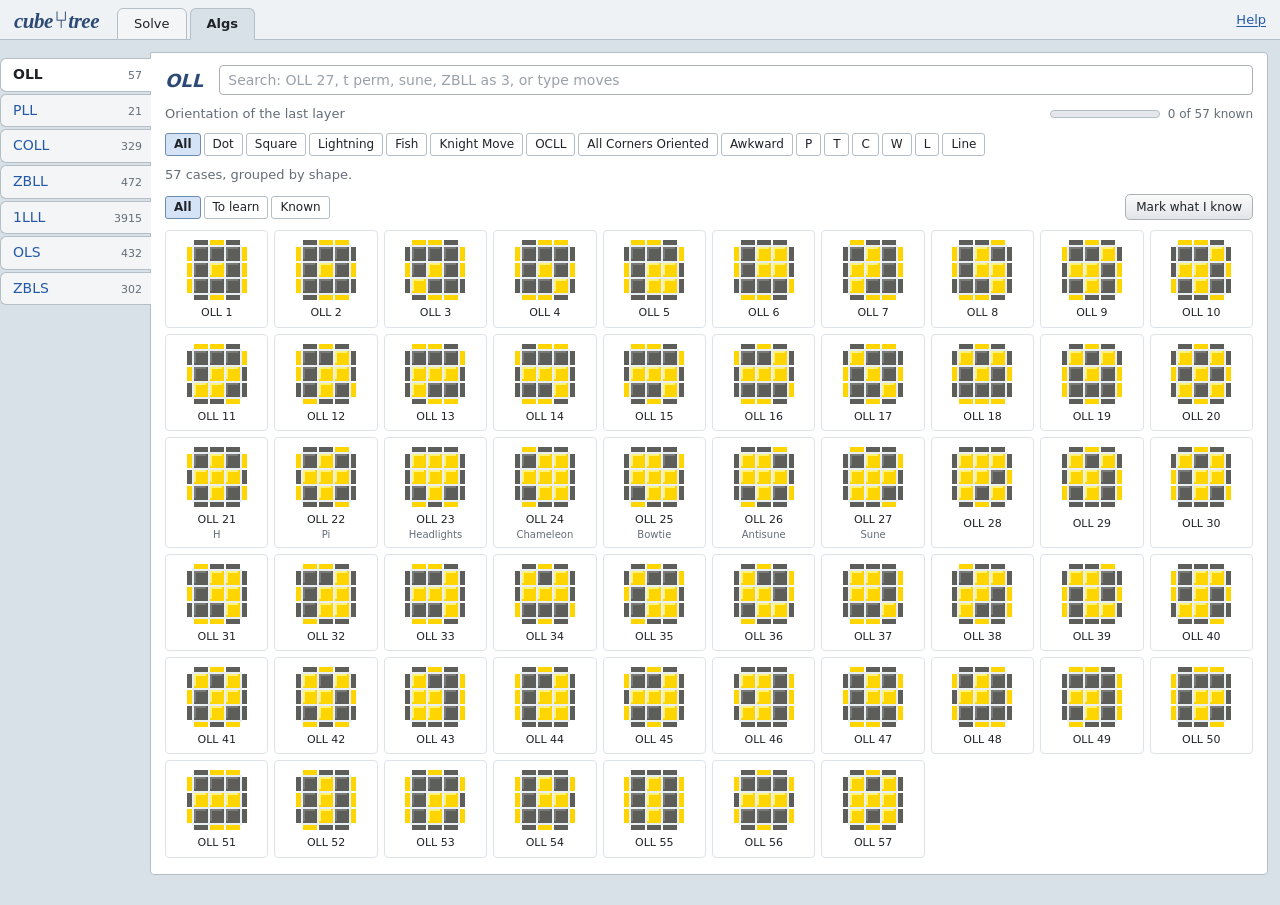
==== commit 6898bd0a: "Restyle: plain utility look, analysis-board layout, no mascot; design review in README Reviewed four" ====
--- a/cube_tree_website/algs.html
+++ b/cube_tree_website/algs.html
@@ -5,52 +5,44 @@
     <meta charset="UTF-8">
     <meta name="viewport" content="width=device-width, initial-scale=1.0">
     <title>cube⑂tree · algs</title>
-    <link rel="preconnect" href="https://fonts.googleapis.com">
-    <link rel="preconnect" href="https://fonts.gstatic.com" crossorigin>
-    <link rel="stylesheet" href="https://fonts.googleapis.com/css2?family=Silkscreen:wght@400;700&family=VT323&display=swap">
-    <link rel="stylesheet" href="styles.css?v=20261018a">
-    <script src="js/profile.js?v=20261018a"></script>
+    <link rel="stylesheet" href="styles.css?v=48">
+    <script src="js/profile.js?v=48"></script>
 </head>
 
 <body>
-    <header class="topbar">
-        <div class="brand">
-            <h1>cube⑂tree</h1>
-            <!-- the menu of UI_references/1-bit_inspo_UI.png: capitals, the first letter lit -->
-            <nav class="page-nav" aria-label="pages">
-                <a class="menu-item" href="solver.html"><span class="key">S</span>olve</a>
-                <a class="menu-item" href="algs.html" aria-current="page"><span class="key">A</span>lgs</a>
-                <a class="menu-item" id="settings-link" href="solver.html#settings"><span class="key">S</span>ettings</a>
-                <button type="button" class="menu-item" id="info-btn"><span class="key">W</span>hat's this ?</button>
-            </nav>
-        </div>
-        <div class="topbar-actions">
-            <a class="profile-chip" id="profile-chip" href="index.html?profiles" title="switch profile">
-                <canvas width="32" height="32" aria-hidden="true"></canvas><span id="profile-name"></span>
+    <header class="header">
+        <a class="logo" href="solver.html">cube<span class="fork">⑂</span>tree</a>
+        <nav class="tabs" aria-label="pages">
+            <a class="tab" href="solver.html">Solve</a>
+            <a class="tab" href="algs.html" aria-current="page">Algs</a>
+        </nav>
+        <div class="userbar">
+            <button type="button" class="link" id="info-btn">Help</button>
+            <a class="profile-chip" id="profile-chip" href="index.html?profiles" title="Switch profile">
+                <span class="initial" aria-hidden="true"></span><span id="profile-name"></span>
             </a>
         </div>
     </header>
 
     <main class="algs-main">
-        <!-- the sets, as a terminal menu (UI_references/1-bit_inspo_UI.png), each with what you know of it -->
-        <nav class="set-menu window" aria-label="alg sets">
-            <span class="window-tab">Sets</span>
+        <nav class="set-menu" aria-label="alg sets">
             <ul class="set-list" id="set-tabs" role="tablist" aria-label="alg set"></ul>
         </nav>
 
-        <section class="set-window window" aria-labelledby="set-name">
-            <span class="window-tab" id="set-name">oll</span>
-            <div class="algs-search brackets" id="algs-search">
+        <section class="set-window" aria-labelledby="set-name">
+            <div class="set-head">
+                <h2 id="set-name">oll</h2>
+                <div class="algs-search" id="algs-search">
                 <div class="search-shadow" id="search-shadow" aria-hidden="true"></div>
                 <input type="text" id="alg-search" spellcheck="false" autocomplete="off" autocapitalize="off" autocorrect="off"
                     aria-label="search cases by name, or type moves" aria-describedby="search-note" aria-autocomplete="inline">
+                </div>
             </div>
             <div class="search-note" id="search-note" role="status" aria-live="polite"></div>
             <div class="set-bar" id="set-bar">
                 <p class="set-title" id="set-title"></p>
                 <div class="progress" id="progress" aria-live="polite"></div>
             </div>
-            <!-- subsets as an inventory row of slots (UI_references/UI_inspo.png) -->
             <div class="slot-bar" id="group-chips" role="group" aria-label="subsets"></div>
             <div class="slot-bar sub" id="group-chips-2" role="group" aria-label="pair placement" hidden></div>
             <p class="subset-note" id="subset-note"></p>
@@ -60,7 +52,7 @@
                     <button type="button" class="chip" data-show="learn" aria-pressed="false">To learn</button>
                     <button type="button" class="chip" data-show="known" aria-pressed="false">Known</button>
                 </div>
-                <button type="button" class="px-btn learn-btn" id="learn-mode" aria-pressed="false">Mark what I know</button>
+                <button type="button" class="btn learn-btn" id="learn-mode" aria-pressed="false">Mark what I know</button>
             </div>
             <p class="learn-hint" id="learn-hint" hidden></p>
             <section class="case-grid" id="case-grid" aria-label="cases"></section>
@@ -68,42 +60,40 @@
         </section>
     </main>
 
-    <!-- the card a case shows on hover (UI_references/showdown_UI_inspo.png tooltips) -->
     <div class="case-card" id="case-card" role="tooltip" hidden></div>
 
-    <dialog class="case-dialog window" id="case-dialog" aria-labelledby="case-title">
-        <span class="window-tab" id="case-title"></span>
-        <button type="button" class="close-box" id="case-close" aria-label="close">X</button>
+    <dialog class="popup case-dialog" id="case-dialog" aria-labelledby="case-title">
+        <div class="popup-head"><h2 id="case-title"></h2><button type="button" class="close-x" id="case-close" aria-label="close">&times;</button></div>
         <div class="case-body">
             <div class="case-view">
                 <div class="cube-stage case-stage" id="case-stage">
                     <canvas id="case-cube" role="img" aria-label="the case on the cube"></canvas>
                 </div>
-                <div class="play-row">
-                    <button type="button" class="px-btn" id="case-reset" aria-label="back to the case" title="the case">|&lt;</button>
-                    <button type="button" class="px-btn" id="case-back" aria-label="one move back" title="back">&lt;</button>
-                    <button type="button" class="px-btn" id="case-play" aria-label="play" title="play">&gt;&gt;</button>
-                    <button type="button" class="px-btn" id="case-fwd" aria-label="one move forward" title="forward">&gt;</button>
+                <div class="playback">
+                    <button type="button" class="btn" id="case-reset" aria-label="back to the case" title="Back to the case">&laquo;</button>
+                    <button type="button" class="btn" id="case-back" aria-label="one move back" title="Back one move">&lsaquo; Back</button>
+                    <button type="button" class="btn play" id="case-play" aria-label="play" title="Play">Play</button>
+                    <button type="button" class="btn" id="case-fwd" aria-label="one move forward" title="Forward one move">Next &rsaquo;</button>
                 </div>
-                <button type="button" class="px-btn known-btn" id="case-known" aria-pressed="false">I know this case</button>
+                <button type="button" class="btn known-btn" id="case-known" aria-pressed="false">I know this case</button>
             </div>
             <div class="case-algs">
                 <p class="case-sub" id="case-sub"></p>
+                <div class="alg-list-head" aria-hidden="true"><span>#</span><span>Alg</span><span>STM</span></div>
                 <ol class="alg-list" id="alg-list"></ol>
             </div>
         </div>
     </dialog>
 
-    <script src="js/captions.js?v=20261018a"></script>
-    <script src="js/pro-steps.js?v=20261018a"></script>
-    <script src="js/script.js?v=20261018a"></script>
-    <script src="js/facelet-cube.js?v=20261018a"></script>
-    <script src="js/searchers.js?v=20261018a"></script>
-    <script src="js/pixel-cube.js?v=20261018a"></script>
-    <script src="js/alg-sets.js?v=20261018a"></script>
-    <script src="js/last-layer.js?v=20261018a"></script>
-    <script src="js/case-diagram.js?v=20261018a"></script>
-    <script src="js/algs-ui.js?v=20261018a"></script>
+    <script src="js/captions.js?v=48"></script>
+    <script src="js/pro-steps.js?v=48"></script>
+    <script src="js/script.js?v=48"></script>
+    <script src="js/facelet-cube.js?v=48"></script>
+    <script src="js/pixel-cube.js?v=48"></script>
+    <script src="js/alg-sets.js?v=48"></script>
+    <script src="js/last-layer.js?v=48"></script>
+    <script src="js/case-diagram.js?v=48"></script>
+    <script src="js/algs-ui.js?v=48"></script>
 </body>
 
 </html>
--- a/cube_tree_website/styles.css
+++ b/cube_tree_website/styles.css
@@ -1,139 +1,82 @@
-/* cube⑂tree — one-bit pixel UI (README "Look").
- *
- * UI_references/ are the guardrails (developer, 2026-10-14): every frame,
- * button and mark below is one the references show, with their measured
- * proportions; nothing else is drawn. The references include websites
- * with the same flow as this one (below).
- *
- *   UI_inspo.png (586 x 341, measured in its own pixels)
- *     window      stroke 4; corner studs 12 x 12 with a 4 x 4 hole, centred
- *                 on the corners; title tab centred on the top edge, 21 tall
- *                 for 8 px capitals, stroke 3, corners cut by one step, a
- *                 3 px ear at each end on the window's line
- *     check key   stroke 3, corners cut by one step, a bottom ledge 7 deep
- *     close box   a square with an X on the window's top-right corner
- *     selection   four L marks around the chosen item ("[Attack]"), only
- *                 there; never a frame for anything else
- *     inventory   a studded bar of round-cornered slots, half the stroke,
- *                 gaps of about a third of a slot
- *   1-bit_inspo_UI.png   the menu: capitals, the first letter lit in the
- *                 accent ("SETTINGS", "WHAT'S THIS ?"), a title strip
- *   showdown_UI_inspo.png  move buttons (name; type bottom left, count
- *                 bottom right), headed groups, the tooltip (title, tags,
- *                 a rule, lines)
- *   CubeDB screenshots    labels over their fields, the move counts at the
- *                 right of the label, one row of equal playback keys
- *   cube_inspo_art.png    the cube's flat cast shadow (pixel-cube.js)
- *
- * Websites with the same flow (developer, 2026-10-15; README "Look";
- * screenshots in UI_references/websites/):
- *   lichess.org/analysis   the move list (index column, current move lit,
- *                 glyphs !! ! ?! ? in its colours after the move), the eval
- *                 gauge beside the board (here: the solve's stages)
- *   Showdown battle        move buttons tinted by type, type bottom left,
- *                 PP bottom right; the battle log's turn bars (#555 on #333,
- *                 bleeding to the panel's edges); the "Turn N" box
- *   Showdown dex           type icons (block, darker rim, outlined white
- *                 capitals); list rows (rank column, tiny label over a stat)
- *   Showdown damage calc   joined strips, the chosen key inverted
- *   monkeytype             the key legend: dim words, small inverted caps
- *
- * Measurements are kept as ratios at this page's scale: one art pixel (--u)
- * is 2 px; the window stroke is 2u (as the reference's stroke is half its
- * title capitals), studs 6u with a 2u hole, the title tab 13u tall, a key's
- * stroke 1.5u with a 3.5u ledge, slots 1u.
- *
- * Four themes, each from a reference: ink (UI_inspo.png), violet
- * (1-bit_inspo_UI.png), paper (1-bit_inspiration_art.jpeg), mint
- * (cube_inspo_art.png). Every colour is a token; the cube is always full
- * colour.
- */
+/* cube⑂tree */
+
 :root,
-:root[data-theme="ink"] {
-    --bg: #000000;
-    --panel: #000000;
-    --ink: #ffffff;
-    --dim: #9a9a9a;
-    --line: #ffffff;
-    --accent: #ffffff;
-    --sel: #ffffff;
-    --sel-ink: #000000;
-    --warn: #ffd34d;
-    --bad: #ff6b6b;
-    --cube-bg: #000000;
-    --shadow: #262626;
-    --shine: #8dffa8;
+:root[data-theme="light"] {
+    --bg: #d9e1e8;
+    --header: #eef2f5;
+    --panel: #ffffff;
+    --panel-2: #f3f5f7;
+    --ink: #1f2328;
+    --dim: #646d77;
+    --faint: #98a1aa;
+    --line: #b4bec7;
+    --line-2: #dde3e8;
+    --head: #2c4a75;
+    --link: #2459a8;
+    --btn-1: #fbfbfb;
+    --btn-2: #e2e5e8;
+    --btn-line: #a9b0b6;
+    --on: #d4e3f5;
+    --on-line: #6f8db3;
+    --hover: #edf3fa;
+    --field: #e9eef2;
+    --cube-line: #1d2126;
+    --shadow: #c9d2da;
+    --bar: #e4e8ec;
+    --stage-done: #3cb44b;
+    --stage-solved: #2f8ad6;
+    --warn: #a36500;
+    --bad: #c0392b;
+    color-scheme: light;
+}
+:root[data-theme="dark"] {
+    --bg: #15171a;
+    --header: #1c1f23;
+    --panel: #222529;
+    --panel-2: #1b1e21;
+    --ink: #dfe3e7;
+    --dim: #9aa3ad;
+    --faint: #6c747d;
+    --line: #444a51;
+    --line-2: #32373d;
+    --head: #93b4e0;
+    --link: #8db8f2;
+    --btn-1: #43484e;
+    --btn-2: #33373c;
+    --btn-line: #5b6168;
+    --on: #2c4566;
+    --on-line: #6a8fbf;
+    --hover: #2a3037;
+    --field: #191c1f;
+    --cube-line: #0c0d0f;
+    --shadow: #0f1113;
+    --bar: #2c3035;
+    --stage-done: #3fbf52;
+    --stage-solved: #4b9be0;
+    --warn: #e0a640;
+    --bad: #ef7a6d;
     color-scheme: dark;
 }
-:root[data-theme="violet"] {
-    --bg: #2e1548;
-    --panel: #2e1548;
-    --ink: #f4eefc;
-    --dim: #a993c4;
-    --line: #f4eefc;
-    --accent: #2bd52b;
-    --sel: #f4eefc;
-    --sel-ink: #2e1548;
-    --warn: #ffd34d;
-    --bad: #ff8a8a;
-    --cube-bg: #2e1548;
-    --shadow: #22103a;
-    --shine: #2bd52b;
-    color-scheme: dark;
-}
-:root[data-theme="paper"] {
-    --bg: #f4f4f0;
-    --panel: #f4f4f0;
-    --ink: #111111;
-    --dim: #66665f;
-    --line: #111111;
-    --accent: #111111;
-    --sel: #111111;
-    --sel-ink: #f4f4f0;
-    --warn: #8a5a00;
-    --bad: #b3261e;
-    --cube-bg: #f4f4f0;
-    --shadow: #d7d7d0;
-    --shine: #2f9e48;
-    color-scheme: light;
-}
-:root[data-theme="mint"] {
-    --bg: #d4ecd3;
-    --panel: #d4ecd3;
-    --ink: #22314a;
-    --dim: #4f6e5c;
-    --line: #22314a;
-    --accent: #1f8fd6;
-    --sel: #22314a;
-    --sel-ink: #d4ecd3;
-    --warn: #8a5a00;
-    --bad: #b3261e;
-    --cube-bg: #d4ecd3;
-    --shadow: #63a675;
-    --shine: #36c46a;
-    color-scheme: light;
-}
 
 :root {
-    --font-head: "Silkscreen", ui-monospace, Menlo, monospace;
-    --font-body: "VT323", ui-monospace, Menlo, monospace;
-    --u: 2px;                          /* one art pixel */
-    --stroke: calc(2 * var(--u));      /* a window's line */
-    --key: 3px;                        /* a key's line (1.5u) */
-    --ledge: 7px;                      /* a key's bottom ledge (3.5u) */
-    --slot: var(--u);                  /* a slot's line */
-    --stud: calc(6 * var(--u));
-    --hole: calc(2 * var(--u));
-    --gap: 16px;
-    --gutter: 38px;                    /* the solution's step numbers */
-    /* lichess's annotation glyphs */
-    --g-brilliant: #168226;
-    --g-good: #22ac38;
-    --g-inaccuracy: #56b4e9;
-    --g-mistake: #e69f00;
-    /* Showdown's type icons (the dex's colours) */
-    --t-normal: #a8a878; --t-fighting: #c03028; --t-grass: #78c850; --t-psychic: #f85888; --t-ghost: #705898;
-    --t-water: #6890f0; --t-electric: #f8d030; --t-steel: #b8b8d0; --t-fire: #f08030; --t-dragon: #7038f8;
+    --sans: Verdana, "DejaVu Sans", Geneva, Tahoma, sans-serif;
+    --bevel: linear-gradient(var(--btn-1), var(--btn-2));
+    --gutter: 30px;
+    /* step kinds: the stripe on a suggestion and its label */
+    --k-cross: #8c96a1;
+    --k-xcross: #3d73c4;
+    --k-pair: #3a9b52;
+    --k-multi: #1a9a96;
+    --k-pseudo: #8a63b8;
+    --k-ls: #d9822b;
+    --k-oll: #d4b21c;
+    --k-pll: #c9473d;
+    --k-coll: #d06a2a;
+    --k-zbll: #b0479a;
+    /* critique marks */
+    --m-beyond: #168226;
+    --m-best: #2a8f3d;
+    --m-slower: #b26b00;
 }
 
 * { box-sizing: border-box; margin: 0; padding: 0; }
@@ -143,770 +86,578 @@
 body {
     background: var(--bg);
     color: var(--ink);
-    font-family: var(--font-body);
-    font-size: 22px;
-    line-height: 1.15;
+    font: 13px/1.4 var(--sans);
     min-height: 100vh;
-    image-rendering: pixelated;
 }
 textarea, input, select, button { font: inherit; color: inherit; }
-:focus-visible { outline: var(--u) solid var(--accent); outline-offset: 3px; }
-::selection { background: var(--sel); color: var(--sel-ink); }
-
-/* the chrome speaks in the pixel capitals of the references; prose and moves do not */
-h1, h2, h3, legend, .label, .label-head, .window-tab, .px-title, .menu-item, .px-btn, .set-item, .slot-chip, .chip, .pick .tag, .case-name, .ls-head {
-    font-family: var(--font-head);
-    font-weight: 400;
-    text-transform: uppercase;
-    letter-spacing: 0.04em;
-}
-.moves, .alg, .scramble-text, .editor, .editor *, textarea, input { text-transform: none; letter-spacing: 0; }
-
-/* ---- the window (UI_inspo.png) ------------------------------------------ */
-.window, .px-frame {
-    position: relative;
-    background: var(--panel);
-    border: var(--stroke) solid var(--line);
-    padding: 30px 18px 18px;
-}
-.window::after, .px-frame::after {
-    /* corner studs, each a square with a hole, centred on the corner */
-    content: "";
-    position: absolute;
-    inset: calc(-1 * (var(--stud) + var(--stroke)) / 2);
-    pointer-events: none;
-    background:
-        linear-gradient(var(--panel), var(--panel)) top var(--hole) left var(--hole) / var(--hole) var(--hole) no-repeat,
-        linear-gradient(var(--panel), var(--panel)) top var(--hole) right var(--hole) / var(--hole) var(--hole) no-repeat,
-        linear-gradient(var(--panel), var(--panel)) bottom var(--hole) left var(--hole) / var(--hole) var(--hole) no-repeat,
-        linear-gradient(var(--panel), var(--panel)) bottom var(--hole) right var(--hole) / var(--hole) var(--hole) no-repeat,
-        linear-gradient(var(--line), var(--line)) top left / var(--stud) var(--stud) no-repeat,
-        linear-gradient(var(--line), var(--line)) top right / var(--stud) var(--stud) no-repeat,
-        linear-gradient(var(--line), var(--line)) bottom left / var(--stud) var(--stud) no-repeat,
-        linear-gradient(var(--line), var(--line)) bottom right / var(--stud) var(--stud) no-repeat;
-}
-/* the title tab: cut corners, a 3 px line, an ear at each end on the window's line */
-.window-tab, .px-title {
-    position: absolute;
-    top: 0;
-    left: 50%;
-    transform: translate(-50%, calc(-50% - var(--stroke) / 2));
-    z-index: 2;
-    height: 26px;
-    padding: 0 16px;
-    display: inline-flex;
-    align-items: center;
-    gap: 10px;
-    font-size: 13px;
-    line-height: 1;
-    white-space: nowrap;
-    color: var(--ink);
-    background: var(--line);
-    clip-path: polygon(var(--u) 0, calc(100% - var(--u)) 0, calc(100% - var(--u)) var(--u), 100% var(--u), 100% calc(100% - var(--u)), calc(100% - var(--u)) calc(100% - var(--u)), calc(100% - var(--u)) 100%, var(--u) 100%, var(--u) calc(100% - var(--u)), 0 calc(100% - var(--u)), 0 var(--u), var(--u) var(--u));
-}
-.window-tab::before, .px-title::before {
-    content: "";
-    position: absolute;
-    inset: var(--key);
-    z-index: -1;
-    background: var(--panel);
-    clip-path: inherit;
-}
-.window-tab, .px-title { isolation: isolate; }
-.window-tab::after, .px-title::after {
-    /* the ears: the window's line carries on into the tab's ends */
-    content: "";
-    position: absolute;
-    left: 0;
-    right: 0;
-    top: 50%;
-    height: var(--key);
-    transform: translateY(-50%);
-    background:
-        linear-gradient(var(--line), var(--line)) left / calc(2 * var(--key)) 100% no-repeat,
-        linear-gradient(var(--line), var(--line)) right / calc(2 * var(--key)) 100% no-repeat;
-}
-.px-title .aside, .window-tab .aside { color: var(--dim); }
-/* the close box: a square with an X on the window's top-right corner */
-.close-box {
-    position: absolute;
-    top: calc(-1 * (28px + var(--stroke)) / 2);
-    right: calc(-1 * (28px + var(--stroke)) / 2);
-    z-index: 3;
-    width: 28px;
-    height: 28px;
-    display: grid;
-    place-items: center;
-    background: var(--panel);
-    border: var(--key) solid var(--line);
-    font-family: var(--font-head);
-    font-size: 16px;
-    line-height: 1;
-    cursor: pointer;
-    padding: 0;
-}
-.close-box:hover, .close-box:focus-visible { background: var(--sel); color: var(--sel-ink); }
-
-/* ---- selection marks: four L corners around the chosen item ------------- */
-.marked, .px-btn.quiet:hover, .px-btn.quiet:focus-visible, .menu-item[aria-current="page"], .menu-item:hover, .menu-item:focus-visible { position: relative; }
-.marked::before, .px-btn.quiet:hover::before, .px-btn.quiet:focus-visible::before,
-.menu-item[aria-current="page"]::before, .menu-item:hover::before, .menu-item:focus-visible::before, .brackets::before {
-    content: "";
-    position: absolute;
-    inset: -4px;
-    pointer-events: none;
-    --arm: 8px;
-    --t: var(--key);
-    background:
-        linear-gradient(var(--line), var(--line)) top left / var(--arm) var(--t) no-repeat,
-        linear-gradient(var(--line), var(--line)) top left / var(--t) var(--arm) no-repeat,
-        linear-gradient(var(--line), var(--line)) top right / var(--arm) var(--t) no-repeat,
-        linear-gradient(var(--line), var(--line)) top right / var(--t) var(--arm) no-repeat,
-        linear-gradient(var(--line), var(--line)) bottom left / var(--arm) var(--t) no-repeat,
-        linear-gradient(var(--line), var(--line)) bottom left / var(--t) var(--arm) no-repeat,
-        linear-gradient(var(--line), var(--line)) bottom right / var(--arm) var(--t) no-repeat,
-        linear-gradient(var(--line), var(--line)) bottom right / var(--t) var(--arm) no-repeat;
-}
-.brackets { position: relative; }
-.brackets::before { inset: 0; --arm: 18px; }
-.brackets:focus-within::before { --arm: 30px; }
-
-/* ---- keys (the check keys of UI_inspo.png) ------------------------------- */
-.px-btn {
-    position: relative;
+:focus-visible { outline: 2px solid var(--link); outline-offset: 1px; }
+a { color: var(--link); }
+h1, h2, h3, h4 { font-size: inherit; }
+
+/* ---- buttons -------------------------------------------------------------- */
+.btn, .seg-strip button {
     display: inline-flex;
     align-items: center;
     justify-content: center;
-    gap: 8px;
-    min-height: 34px;
-    padding: 6px 14px calc(6px + var(--ledge) - var(--key));
+    gap: 5px;
+    min-height: 26px;
+    padding: 3px 10px;
+    border: 1px solid var(--btn-line);
+    border-radius: 5px;
+    background: var(--bevel);
+    color: var(--ink);
+    font-size: 12px;
+    line-height: 1.2;
+    text-decoration: none;
+    white-space: nowrap;
+    cursor: pointer;
+}
+.btn:hover:not(:disabled), .seg-strip button:hover { border-color: var(--on-line); }
+.btn:active:not(:disabled), .btn[aria-pressed="true"], .seg-strip button[aria-checked="true"] {
+    border-color: var(--on-line);
+    background: var(--on);
+    box-shadow: inset 0 1px 2px rgba(0, 0, 0, 0.18);
+}
+.btn:disabled { color: var(--faint); cursor: default; background: var(--panel-2); border-color: var(--line-2); }
+.btn.primary { font-weight: bold; border-color: var(--on-line); }
+.btn.tiny { min-height: 22px; padding: 1px 7px; font-size: 11px; }
+.btn.icon { min-width: 26px; padding: 2px 6px; }
+.btn.quiet, .btn.quiet:hover:not(:disabled), .btn.quiet:disabled { border-color: transparent; background: none; box-shadow: none; color: var(--link); padding: 2px 6px; min-height: 22px; }
+.btn.quiet:hover:not(:disabled) { text-decoration: underline; }
+a.btn { color: var(--ink); }
+.link, .link-btn {
+    background: none; border: none; padding: 0; cursor: pointer;
+    color: var(--link); text-decoration: underline; text-underline-offset: 2px;
+    justify-self: start; text-align: left;
+}
+
+/* form controls stay native */
+.check { display: inline-flex; align-items: center; gap: 6px; cursor: pointer; }
+.check input { accent-color: var(--stage-solved); width: 14px; height: 14px; margin: 0; flex: 0 0 auto; }
+.input, .select, .textarea {
     background: var(--panel);
-    color: var(--ink);
-    border: none;
-    cursor: pointer;
-    font-size: 12px;
-    line-height: 1;
-    text-decoration: none;
-    /* the line, cut at the corners, and the ledge along the bottom */
-    box-shadow:
-        inset 0 calc(-1 * var(--ledge)) 0 0 var(--line),
-        0 calc(-1 * var(--key)) 0 0 var(--line),
-        0 var(--key) 0 0 var(--line),
-        calc(-1 * var(--key)) 0 0 0 var(--line),
-        var(--key) 0 0 0 var(--line);
-    margin: var(--key);
-}
-.px-btn:hover:not(:disabled) { box-shadow: inset 0 calc(-1 * var(--ledge)) 0 0 var(--line), inset 0 0 0 200px color-mix(in srgb, var(--line) 12%, transparent), 0 calc(-1 * var(--key)) 0 0 var(--line), 0 var(--key) 0 0 var(--line), calc(-1 * var(--key)) 0 0 0 var(--line), var(--key) 0 0 0 var(--line); }
-.px-btn:active:not(:disabled) {
-    transform: translateY(calc(var(--ledge) - var(--key)));
-    padding-bottom: 6px;
-    box-shadow: inset 0 calc(-1 * var(--key)) 0 0 var(--line), 0 calc(-1 * var(--key)) 0 0 var(--line), 0 var(--key) 0 0 var(--line), calc(-1 * var(--key)) 0 0 0 var(--line), var(--key) 0 0 0 var(--line);
-}
-.px-btn:disabled { color: var(--dim); cursor: default; box-shadow: 0 calc(-1 * var(--key)) 0 0 var(--dim), 0 var(--key) 0 0 var(--dim), calc(-1 * var(--key)) 0 0 0 var(--dim), var(--key) 0 0 0 var(--dim); padding-bottom: 6px; }
-.px-btn.primary { background: var(--sel); color: var(--sel-ink); }
-/* a plain word in the chrome: no key, the selection marks on hover */
-.px-btn.quiet, .px-btn.quiet:hover:not(:disabled), .px-btn.quiet:active:not(:disabled), .px-btn.quiet:disabled {
-    box-shadow: none; background: none; transform: none; padding: 6px 8px; margin: 0;
-}
-.px-btn.quiet:disabled { color: var(--dim); }
-.px-btn.quiet:disabled::before { display: none; }
-.px-btn.icon { min-width: 34px; padding-left: 8px; padding-right: 8px; }
-a.px-btn { color: inherit; }
-.link-btn { background: none; border: none; color: var(--dim); text-decoration: underline; cursor: pointer; justify-self: start; text-align: left; }
-.link-btn:hover { color: var(--ink); }
-
-/* check boxes: the check key, small; the check is a pixel tick */
-.px-check { display: inline-flex; align-items: center; gap: 10px; cursor: pointer; }
-.px-check input {
-    appearance: none;
-    -webkit-appearance: none;
-    flex: 0 0 auto;
-    width: 22px;
-    height: 24px;
-    margin: var(--key);
-    cursor: pointer;
-    background: var(--panel);
-    box-shadow: inset 0 -5px 0 0 var(--line), 0 calc(-1 * var(--key)) 0 0 var(--line), 0 var(--key) 0 0 var(--line), calc(-1 * var(--key)) 0 0 0 var(--line), var(--key) 0 0 0 var(--line);
-    display: inline-grid;
-    place-items: center;
-}
-.px-check input:checked::after {
-    /* the tick of UI_inspo.png's keys, in art pixels */
-    content: "";
-    width: 14px;
-    height: 10px;
-    margin-bottom: 5px;
-    background: var(--ink);
-    clip-path: polygon(0 50%, 25% 50%, 25% 70%, 37.5% 70%, 37.5% 80%, 50% 80%, 50% 60%, 62.5% 60%, 62.5% 40%, 75% 40%, 75% 20%, 87.5% 20%, 87.5% 0, 100% 0, 100% 30%, 87.5% 30%, 87.5% 50%, 75% 50%, 75% 70%, 62.5% 70%, 62.5% 90%, 50% 90%, 50% 100%, 37.5% 100%, 37.5% 90%, 25% 90%, 25% 80%, 12.5% 80%, 12.5% 70%, 0 70%);
-}
-.px-check input:disabled { box-shadow: 0 calc(-1 * var(--key)) 0 0 var(--dim), 0 var(--key) 0 0 var(--dim), calc(-1 * var(--key)) 0 0 0 var(--dim), var(--key) 0 0 0 var(--dim); }
-
-/* fields: a plain box of the window's line (CubeDB's fields, in one bit) */
-.px-input, .px-select, .px-textarea {
-    background: var(--panel);
-    border: var(--slot) solid var(--line);
-    padding: 4px 8px;
-    border-radius: 0;
-    min-height: 34px;
-}
-.px-select {
-    appearance: none; -webkit-appearance: none; padding-right: 28px;
-    background-image: linear-gradient(45deg, transparent 50%, var(--ink) 50%), linear-gradient(135deg, var(--ink) 50%, transparent 50%);
-    background-position: calc(100% - 15px) 55%, calc(100% - 9px) 55%;
-    background-size: 6px 6px;
-    background-repeat: no-repeat;
-}
-
-/* ---- the top: the menu of 1-bit_inspo_UI.png ----------------------------- */
-.topbar {
+    border: 1px solid var(--btn-line);
+    border-radius: 3px;
+    padding: 3px 6px;
+    min-height: 26px;
+}
+.input:focus, .select:focus, .textarea:focus { outline: none; border-color: var(--on-line); box-shadow: 0 0 0 2px var(--on); }
+.row { display: flex; flex-wrap: wrap; gap: 6px 14px; align-items: center; }
+.hint { font-size: 12px; color: var(--dim); }
+
+/* ---- header --------------------------------------------------------------- */
+.header {
     display: flex;
-    align-items: center;
-    justify-content: space-between;
-    gap: 12px 20px;
+    align-items: flex-end;
+    gap: 6px 18px;
     flex-wrap: wrap;
-    padding: 14px 20px 12px;
-    background: var(--bg);
-    border-bottom: var(--stroke) solid var(--line);
+    padding: 8px 14px 0;
+    background: var(--header);
+    border-bottom: 1px solid var(--line);
     position: sticky;
     top: 0;
     z-index: 20;
 }
-.brand { display: flex; align-items: center; gap: 22px; flex-wrap: wrap; }
-.brand h1 { font-size: 16px; line-height: 1; letter-spacing: 0.06em; }
-.page-nav { display: flex; gap: 6px 18px; flex-wrap: wrap; }
-.menu-item {
-    background: none;
-    border: none;
-    padding: 6px 6px;
-    font-size: 13px;
-    line-height: 1;
+.logo {
+    align-self: center;
+    margin-bottom: 7px;
+    font: italic bold 21px/1 Georgia, "Times New Roman", serif;
+    color: var(--head);
+    text-decoration: none;
+    letter-spacing: -0.5px;
+}
+.logo .fork { font: normal 1.15em/1 "Apple Symbols", "Segoe UI Symbol", "DejaVu Sans", sans-serif; margin: 0 1px; }
+.tabs { display: flex; gap: 3px; margin-bottom: -1px; }
+.tab {
+    padding: 6px 16px;
+    border: 1px solid var(--line);
+    border-radius: 6px 6px 0 0;
+    background: var(--panel-2);
     color: var(--ink);
     text-decoration: none;
-    cursor: pointer;
-}
-.menu-item .key { color: var(--accent); }
-.topbar-actions { display: flex; align-items: center; gap: 10px; }
-/* the profile badge: a portrait in a round frame (UI_inspo.png, top left) */
-.profile-chip { display: inline-flex; align-items: center; gap: 10px; color: var(--ink); text-decoration: none; font-family: var(--font-head); font-size: 12px; text-transform: uppercase; }
-.profile-chip canvas { width: 32px; height: 32px; padding: 3px; border: var(--slot) solid var(--line); background: var(--panel); }
-
-/* ---- labels over their fields (CubeDB) ----------------------------------- */
-.label-row { display: flex; align-items: center; gap: 10px; margin-bottom: 8px; min-height: 30px; flex-wrap: wrap; }
-.label-row .label { font-size: 12px; color: var(--ink); }
-.label-row .aside, .move-count, .scramble-status { font-family: var(--font-head); font-size: 11px; color: var(--dim); text-transform: uppercase; }
-.scramble-status.searching { color: var(--accent); }
-.scramble-status.error { color: var(--bad); }
-.move-count { margin-left: auto; }
-
-/* ---- the solving screen -------------------------------------------------- */
-.main {
+}
+.tab:hover { background: var(--hover); }
+.tab[aria-current="page"] { background: var(--bg); border-bottom-color: var(--bg); font-weight: bold; }
+.userbar { margin-left: auto; align-self: center; margin-bottom: 7px; display: flex; align-items: center; gap: 12px; }
+.profile-chip { display: inline-flex; align-items: center; gap: 6px; color: var(--ink); text-decoration: none; font-weight: bold; }
+.profile-chip:hover span { text-decoration: underline; }
+.initial { display: inline-grid; place-items: center; width: 22px; height: 22px; border-radius: 3px; background: var(--head); color: var(--panel); font-weight: bold; font-size: 12px; flex: 0 0 auto; }
+.theme-swatches { display: flex; }
+.theme-swatch { padding: 2px 9px; font-size: 11px; cursor: pointer; border: 1px solid var(--btn-line); background: var(--panel); color: var(--ink); }
+.theme-swatch:first-child { border-radius: 4px 0 0 4px; }
+.theme-swatch:last-child { border-radius: 0 4px 4px 0; border-left: none; }
+.theme-swatch[aria-pressed="true"] { background: var(--on); border-color: var(--on-line); font-weight: bold; }
+
+/* ---- panels --------------------------------------------------------------- */
+.panel { background: var(--panel); border: 1px solid var(--line); border-radius: 4px; overflow: hidden; min-width: 0; }
+.panel-head {
+    display: flex; align-items: center; gap: 8px; flex-wrap: wrap;
+    padding: 5px 10px; min-height: 31px;
+    background: var(--panel-2);
+    border-bottom: 1px solid var(--line-2);
+}
+.panel-head h2 { font-size: 13px; font-weight: bold; }
+.panel-head .count { font-weight: normal; color: var(--dim); margin-left: 3px; }
+
+/* ---- the solving screen: cube on the left, the work on the right ---------- */
+.solve-page {
     display: grid;
-    grid-template-columns: minmax(300px, 1fr) minmax(340px, 1.05fr);
-    gap: 28px calc(2 * var(--gap));
-    padding: 26px 20px 48px;
-    max-width: 1320px;
-    margin: 0 auto;
+    grid-template-columns: minmax(340px, 1fr) minmax(420px, 720px);
     align-items: start;
-}
-.col { display: grid; gap: 26px; min-width: 0; }
-.cube-col { position: sticky; top: 84px; }
-
-/* lichess's board with its eval gauge down the left */
-.board { display: grid; grid-template-columns: 14px minmax(0, 1fr); gap: 12px; }
-.gauge { display: flex; flex-direction: column; gap: var(--u); border: var(--slot) solid var(--line); padding: var(--u); }
-.gauge i { flex: 1; background: transparent; transition: background-color 0.2s steps(2); }
-.gauge i.on { background: var(--ink); }
-.gauge.done i.on { background: var(--shine); }
-/* the cross's cell sits on lichess's thicker middle tick */
-.gauge i[data-stage="cross"] { flex: 1.4; }
-.gauge i[data-stage="p4"] { margin-bottom: var(--u); }
+    gap: 14px;
+    padding: 14px;
+    --fill: calc(100vh - 69px);
+}
+/* both columns run to the bottom of the window: the cube grows, the solution takes what's left */
+.work { display: flex; flex-direction: column; gap: 12px; min-width: 0; min-height: var(--fill); }
+.solution-panel { flex: 1; display: flex; flex-direction: column; }
+.solution-panel .editor { flex: 1; }
+
+.cube-box {
+    position: sticky; top: 54px; height: var(--fill); min-height: 440px;
+    display: flex; flex-direction: column;
+    border: 1px solid var(--line); border-radius: 4px; overflow: hidden; background: var(--field);
+}
 .cube-stage {
     position: relative;
-    width: 100%;
-    aspect-ratio: 1 / 0.9;
+    flex: 1;
+    min-height: 0;
     overflow: hidden;
     touch-action: none;
     cursor: grab;
 }
 .cube-stage:active { cursor: grabbing; }
 .cube-stage canvas { width: 100%; height: 100%; display: block; image-rendering: pixelated; }
-.cube-stage .stage-note { position: absolute; left: 14px; bottom: 10px; font-size: 18px; color: var(--dim); pointer-events: none; }
-/* the "Turn 17" box on Showdown's battlefield: the step the cube is in, then the move */
-.cube-stage .stage-step { position: absolute; left: 10px; top: 10px; font-family: var(--font-head); font-size: 10px; text-transform: uppercase; color: var(--dim); pointer-events: none; background: var(--panel); border: var(--slot) solid var(--line); padding: 4px 8px 3px; }
-.cube-stage .stage-step:empty { display: none; }
-.cube-stage .stage-step b { font-weight: 400; color: var(--ink); font-size: 12px; margin-right: 4px; }
-.zoom { position: absolute; right: 8px; top: 8px; display: grid; gap: 4px; }
-.zoom .px-btn { min-height: 28px; min-width: 28px; font-size: 16px; padding: 4px; }
-
-/* playback: a scrub line, then one row of equal keys (CubeDB) */
-.playback { display: grid; gap: 10px; margin-top: 10px; }
-.scrub { -webkit-appearance: none; appearance: none; width: 100%; height: 18px; background: transparent; cursor: pointer; }
-.scrub::-webkit-slider-runnable-track { height: var(--stroke); background: var(--line); }
-.scrub::-moz-range-track { height: var(--stroke); background: var(--line); }
-.scrub::-webkit-slider-thumb { -webkit-appearance: none; width: 12px; height: 18px; background: var(--panel); border: var(--key) solid var(--line); margin-top: -7px; }
-.scrub::-moz-range-thumb { width: 12px; height: 18px; background: var(--panel); border: var(--key) solid var(--line); border-radius: 0; }
-.play-row { display: grid; grid-template-columns: repeat(5, 1fr); gap: 8px; }
-.play-row .px-btn { width: auto; font-size: 12px; }
-.case-view .play-row { grid-template-columns: repeat(4, 1fr); }
-
-.scramble-text { font-size: 25px; line-height: 1.2; word-spacing: 3px; min-height: 2.4em; }
-.scramble-nav { display: flex; gap: 2px; align-items: center; margin-left: auto; }
-.scramble-nav .count { font-family: var(--font-head); font-size: 11px; min-width: 40px; text-align: center; }
-
-.solution-panel { display: grid; }
-.editor { position: relative; width: 100%; min-height: 132px; font-size: 25px; line-height: 31px; background: var(--panel); }
+.stage-step {
+    position: absolute; left: 8px; top: 8px; pointer-events: none;
+    padding: 2px 8px; border: 1px solid var(--line); border-radius: 4px;
+    background: color-mix(in srgb, var(--panel) 80%, transparent);
+    font-size: 14px; color: var(--ink);
+}
+.stage-step:empty { display: none; }
+.stage-step b { margin-right: 3px; }
+.stage-step small { font-size: 11px; color: var(--dim); }
+.stage-note { position: absolute; left: 10px; bottom: 8px; color: var(--dim); pointer-events: none; }
+.zoom { position: absolute; right: 8px; top: 8px; display: flex; gap: 3px; }
+.zoom .btn { min-width: 24px; font-size: 14px; font-weight: bold; }
+
+/* how far the cube on screen has got: cross, four pairs, last layer */
+.stages { padding: 6px 10px 4px; border-top: 1px solid var(--line); background: var(--panel); }
+.gauge {
+    display: grid; grid-template-columns: 1.4fr repeat(4, 1fr) repeat(2, 1fr); gap: 2px;
+    height: 8px;
+}
+.gauge i { background: var(--bar); border-radius: 1px; }
+.gauge i.on { background: var(--stage-done); }
+.gauge.done i.on { background: var(--stage-solved); }
+.gauge i[data-stage="cross"], .gauge i[data-stage="p4"] { margin-right: 3px; }
+.gauge-labels { display: grid; grid-template-columns: 1.4fr 4fr 2fr; margin-top: 2px; font-size: 10px; color: var(--dim); }
+.gauge-labels span:nth-child(2) { text-align: center; }
+.gauge-labels span:last-child { text-align: right; }
+
+.playback {
+    display: grid; grid-template-columns: auto auto 1fr auto auto; gap: 4px;
+    padding: 6px; border-top: 1px solid var(--line-2); background: var(--panel-2);
+}
+.playback .btn.play { font-weight: bold; }
+.scrub { grid-column: 1 / -1; width: 100%; accent-color: var(--stage-solved); height: 16px; cursor: pointer; }
+
+/* scramble */
+.scramble-status { font-size: 11px; color: var(--dim); }
+.scramble-status.searching { color: var(--link); }
+.scramble-status.error { color: var(--bad); }
+.scramble-nav { display: flex; gap: 3px; margin-left: auto; }
+.scramble-text { padding: 9px 12px 11px; font-size: 17px; line-height: 1.5; word-spacing: 3px; }
+.scramble-edit { display: grid; gap: 6px; padding: 0 12px 12px; }
+.scramble-edit .textarea { width: 100%; font-size: 13px; resize: vertical; }
+.scramble-edit .btn.primary { margin-left: auto; }
+
+/* suggestions: one row each -- moves, count, why, kind */
+.suggest-note { color: var(--dim); }
+.suggest-note:empty { display: none; }
+.suggestions.thinking .suggest-note::after { content: " …"; }
+#suggest-title:empty { display: none; }
+.picks:empty { display: none; }
+.pick {
+    --kind: var(--k-cross);
+    display: grid;
+    grid-template-columns: 15.5em 4em minmax(0, 1fr) auto;
+    align-items: baseline;
+    gap: 0 12px;
+    width: 100%;
+    padding: 6px 12px 6px 14px;
+    border: none;
+    border-bottom: 1px solid var(--line-2);
+    box-shadow: inset 4px 0 0 var(--kind);
+    background: var(--panel);
+    text-align: left;
+    cursor: pointer;
+    min-width: 0;
+}
+.picks > .pick:last-child, .picks > .pick-row:last-child { border-bottom: none; }
+.pick:hover, .pick:focus-visible { background: var(--hover); outline: none; }
+.pick:active { background: var(--on); }
+.pick .alg { grid-column: 1; grid-row: 1; font-size: 15px; }
+.pick .cnt { grid-column: 2; grid-row: 1; font-size: 11px; color: var(--dim); white-space: nowrap; }
+.pick .why { grid-column: 3; grid-row: 1; font-size: 12px; color: var(--dim); }
+.pick .kind { grid-column: 4; grid-row: 1; font-size: 11px; color: color-mix(in srgb, var(--kind) 75%, var(--ink)); text-align: right; }
+.pick[data-kind="xcross"] { --kind: var(--k-xcross); }
+.pick[data-kind="pair"] { --kind: var(--k-pair); }
+.pick[data-kind="multi"] { --kind: var(--k-multi); }
+.pick[data-kind="pseudo"] { --kind: var(--k-pseudo); }
+.pick[data-kind="ls"] { --kind: var(--k-ls); }
+.pick[data-kind="oll"] { --kind: var(--k-oll); }
+.pick[data-kind="pll"] { --kind: var(--k-pll); }
+.pick[data-kind="coll"] { --kind: var(--k-coll); }
+.pick[data-kind="zbll"] { --kind: var(--k-zbll); }
+.pick-row { display: flex; align-items: center; min-width: 0; border-bottom: 1px solid var(--line-2); }
+.pick-row .pick { flex: 1; border-bottom: none; }
+.pick-row .star { color: var(--faint); font-size: 15px; text-decoration: none; padding: 0 10px; }
+.pick-row .star:hover, .pick-row .star:focus-visible { color: var(--warn); }
+.suggest-actions { display: flex; gap: 8px; flex-wrap: wrap; align-items: center; margin-left: auto; }
+.suggest-actions:empty { display: none; }
+.suggest-actions .btn { min-height: 22px; padding: 1px 8px; font-size: 11px; }
+
+/* the critique: a bar per step, the verdict, the alternative under it */
+.critique-list { list-style: none; max-height: 60vh; overflow: auto; }
+.critique-list li { cursor: pointer; padding: 0 12px 7px; }
+.critique-list li:hover { background: var(--hover); }
+.critique-list .turn { margin: 0 -12px 4px; padding: 3px 12px; background: var(--panel-2); border-bottom: 1px solid var(--line-2); font-weight: bold; }
+.critique-list li:not(:first-child) .turn { border-top: 1px solid var(--line-2); }
+.critique-list .turn .mark { margin-left: 6px; font-weight: normal; }
+.critique-list .alt { color: var(--dim); font-size: 12px; margin-top: 1px; }
+.critique-list .alt b { color: var(--ink); }
+.critique-list .total { cursor: default; padding-top: 7px; border-top: 1px solid var(--line); font-weight: bold; }
+.critique-list .total:hover { background: none; }
+
+/* the solution bar: a step per line, its number in the margin */
+.editor { position: relative; width: 100%; min-height: 172px; font-size: 16px; line-height: 26px; background: var(--panel); }
 .editor textarea, .editor .editor-shadow {
-    position: absolute; inset: 0; padding: 14px 18px 14px calc(14px + var(--gutter));
+    position: absolute; inset: 0; padding: 8px 12px 8px calc(10px + var(--gutter));
     white-space: pre-wrap; word-wrap: break-word; overflow-wrap: anywhere;
     font: inherit; line-height: inherit; tab-size: 4;
 }
 .editor textarea { background: transparent; border: none; resize: none; color: transparent; caret-color: var(--ink); z-index: 2; overflow: hidden; }
 .editor textarea:focus { outline: none; }
 .editor .editor-shadow { color: var(--ink); pointer-events: none; z-index: 1; overflow: hidden; }
-.editor .editor-sizer { visibility: hidden; padding: 14px 18px 14px calc(14px + var(--gutter)); white-space: pre-wrap; overflow-wrap: anywhere; min-height: 132px; }
-.editor .tok-comment { color: var(--accent); }
-/* lichess's move list: the index column, the current move lit, the glyph after the move */
-.editor-gutter { position: absolute; inset: 0; pointer-events: none; }
-.editor-gutter::before { content: ""; position: absolute; left: 0; top: 0; bottom: 0; width: calc(var(--gutter) - 4px); background: color-mix(in srgb, var(--line) 7%, var(--panel)); }
-.editor-gutter .step-no { position: absolute; left: 0; width: calc(var(--gutter) - 4px); height: 31px; display: grid; place-items: center; font-family: var(--font-head); font-weight: 400; font-size: 11px; color: var(--dim); z-index: 1; }
-.editor-gutter .step-no.on { background: var(--sel); color: var(--sel-ink); }
-.editor-gutter .row-lit { position: absolute; left: calc(var(--gutter) - 4px); right: 0; background: color-mix(in srgb, var(--line) 11%, transparent); }
-.editor-gutter .row-lit.tail { background: color-mix(in srgb, var(--line) 6%, transparent); }
-.editor-gutter .glyph { position: absolute; height: 31px; display: grid; align-items: center; z-index: 3; }
-.glyph { font-family: var(--font-head); font-weight: 700; font-size: 16px; letter-spacing: 0.02em; }
-.glyph[data-glyph="brilliant"] { color: var(--g-brilliant); }
-.glyph[data-glyph="good"] { color: var(--g-good); }
-.glyph[data-glyph="inaccuracy"] { color: var(--g-inaccuracy); }
-.glyph[data-glyph="mistake"] { color: var(--g-mistake); }
+.editor .editor-sizer { visibility: hidden; padding: 8px 12px 8px calc(10px + var(--gutter)); white-space: pre-wrap; overflow-wrap: anywhere; min-height: 172px; }
+.editor .tok-comment { color: var(--k-pair); }
 .editor .tok-pending { color: var(--dim); }
 .editor .tok-bad { text-decoration: underline wavy var(--bad); }
-.editor .ghost { color: var(--dim); }
-/* the key hint of CubeDB's autocomplete ("Tab") */
-.ghost-key { font-family: var(--font-head); font-size: 10px; text-transform: uppercase; border: var(--slot) solid var(--dim); padding: 1px 4px; margin-left: 8px; vertical-align: 4px; color: var(--dim); }
-.editor-foot { display: flex; align-items: center; justify-content: space-between; gap: 6px 16px; flex-wrap: wrap; margin-top: 10px; }
-.editor-actions { display: flex; gap: 4px 10px; flex-wrap: wrap; justify-content: flex-end; margin-left: auto; }
-/* monkeytype's legend: dim words, each key a small inverted cap */
-.key-legend { display: flex; flex-wrap: wrap; gap: 2px 16px; color: var(--dim); font-size: 17px; }
-.key-legend kbd { font-family: var(--font-head); font-size: 9px; text-transform: uppercase; background: var(--dim); color: var(--panel); padding: 2px 5px 1px; margin-right: 3px; vertical-align: 2px; }
+.editor .ghost { color: var(--faint); }
+.editor-gutter { position: absolute; inset: 0; pointer-events: none; }
+.editor-gutter::before { content: ""; position: absolute; left: 0; top: 0; bottom: 0; width: var(--gutter); background: var(--panel-2); border-right: 1px solid var(--line-2); }
+.editor-gutter .step-no { position: absolute; left: 0; width: var(--gutter); height: 26px; display: grid; place-items: center; font-size: 11px; color: var(--faint); z-index: 1; }
+.editor-gutter .step-no.on { color: var(--ink); font-weight: bold; }
+.editor-gutter .row-lit { position: absolute; left: var(--gutter); right: 0; background: var(--on); }
+.editor-gutter .row-lit.tail { background: var(--hover); }
+.editor-gutter .mark { position: absolute; height: 26px; display: grid; align-items: center; z-index: 3; margin-left: 4px; }
+.mark { font-size: 11px; font-weight: bold; }
+.mark[data-mark="beyond"], .mark[data-mark="best"] { color: var(--m-best); }
+.mark[data-mark="beyond"] { color: var(--m-beyond); }
+.mark[data-mark="slower"], .mark[data-mark="off"] { color: var(--m-slower); }
+.ghost-key, .key-legend kbd {
+    font: 10px var(--sans); color: var(--ink); background: var(--panel);
+    border: 1px solid var(--line); border-bottom-width: 2px; border-radius: 3px; padding: 0 4px;
+}
+.ghost-key { margin-left: 6px; vertical-align: 2px; color: var(--dim); }
+.key-legend kbd { margin-right: 2px; }
+.move-count { margin-left: auto; font-size: 11px; color: var(--dim); }
+.editor-foot { display: flex; flex-wrap: wrap; align-items: center; justify-content: space-between; gap: 6px 12px; padding: 6px 12px 8px; border-top: 1px solid var(--line-2); background: var(--panel-2); }
+.editor-actions { display: flex; gap: 4px; flex-wrap: wrap; }
+.editor-actions #critique-btn { font-weight: bold; }
+.key-legend { display: flex; flex-wrap: wrap; gap: 2px 14px; color: var(--dim); font-size: 11px; }
 @media (hover: none) { .key-legend { display: none; } }
-.status-line { font-size: 18px; color: var(--dim); }
+.status-line { padding: 5px 12px; color: var(--dim); font-size: 12px; border-top: 1px solid var(--line-2); }
 .status-line:empty { display: none; }
 .status-line[data-state="error"] { color: var(--bad); }
 
-/* ---- the tree-searcher: its portrait and its window ---------------------- */
-.searcher { display: grid; grid-template-columns: 76px minmax(0, 1fr); gap: 0 20px; align-items: start; margin-top: 26px; }
-/* the round portrait frame of UI_inspo.png's badge: a ring of pixel steps */
-.searcher-sprite {
-    --ring: polygon(20px 0, calc(100% - 20px) 0, calc(100% - 20px) 6px, calc(100% - 10px) 6px, calc(100% - 10px) 10px, calc(100% - 6px) 10px, calc(100% - 6px) 20px, 100% 20px, 100% calc(100% - 20px), calc(100% - 6px) calc(100% - 20px), calc(100% - 6px) calc(100% - 10px), calc(100% - 10px) calc(100% - 10px), calc(100% - 10px) calc(100% - 6px), calc(100% - 20px) calc(100% - 6px), calc(100% - 20px) 100%, 20px 100%, 20px calc(100% - 6px), 10px calc(100% - 6px), 10px calc(100% - 10px), 6px calc(100% - 10px), 6px calc(100% - 20px), 0 calc(100% - 20px), 0 20px, 6px 20px, 6px 10px, 10px 10px, 10px 6px, 20px 6px);
-}
-.searcher-sprite {
-    position: relative; width: 76px; height: 76px; padding: 12px;
-    background: none; border: none; cursor: pointer; display: grid; place-items: center; isolation: isolate;
-}
-.searcher-sprite::before, .searcher-sprite::after { content: ""; position: absolute; z-index: -1; clip-path: var(--ring); }
-.searcher-sprite::before { inset: 0; background: var(--line); }
-.searcher-sprite::after { inset: var(--key); background: var(--panel); }
-.searcher-sprite canvas { width: 100%; height: 100%; animation: bob 1.6s steps(2) infinite; }
-@keyframes bob { 50% { transform: translateY(-2px); } }
-.searcher.thinking .searcher-sprite canvas { animation: bob 0.5s steps(2) infinite; }
-.bubble { min-width: 0; padding: 30px 16px 16px; }
-.bubble-title:empty { display: none; }
-.bubble .say { margin-bottom: 12px; }
-.picks { display: grid; grid-template-columns: repeat(auto-fill, minmax(230px, 1fr)); gap: 10px; }
-/* a pick: one of Showdown's move buttons -- the moves centred, tinted by the
-   step's type; the type bottom left, the count bottom right where the PP sits */
-.pick {
-    --type: var(--t-normal);
-    display: grid;
-    grid-template-columns: auto 1fr auto;
-    grid-template-areas: "alg alg alg" "why why why" "type tag cnt";
-    gap: 4px 8px;
-    text-align: center;
-    padding: 10px 10px 7px;
-    background: color-mix(in srgb, var(--type) 13%, var(--panel));
-    border: var(--slot) solid color-mix(in srgb, var(--type) 65%, var(--line));
-    cursor: pointer;
-    min-width: 0;
-    position: relative;
-}
-.pick .alg { grid-area: alg; font-size: 25px; overflow-wrap: anywhere; }
-.pick .why { grid-area: why; font-size: 18px; color: var(--dim); }
-.pick .type-badge { grid-area: type; align-self: end; }
-.pick .tag { grid-area: tag; font-size: 9px; color: var(--dim); align-self: end; text-align: left; padding-bottom: 1px; }
-.pick .cnt { grid-area: cnt; font-family: var(--font-head); font-size: 10px; color: var(--ink); align-self: end; padding-bottom: 1px; }
-.pick:hover, .pick:focus-visible { background: color-mix(in srgb, var(--type) 30%, var(--panel)); border-color: var(--type); }
-.pick:active { transform: translateY(1px); }
-.pick[data-type="fighting"] { --type: var(--t-fighting); }
-.pick[data-type="grass"] { --type: var(--t-grass); }
-.pick[data-type="psychic"] { --type: var(--t-psychic); }
-.pick[data-type="ghost"] { --type: var(--t-ghost); }
-.pick[data-type="water"] { --type: var(--t-water); }
-.pick[data-type="electric"] { --type: var(--t-electric); }
-.pick[data-type="steel"] { --type: var(--t-steel); }
-.pick[data-type="fire"] { --type: var(--t-fire); }
-.pick[data-type="dragon"] { --type: var(--t-dragon); }
-/* the dex's type icon: a coloured block, a darker rim, white capitals with a dark outline */
-.type-badge {
-    --type: var(--t-normal);
-    display: inline-block; min-width: 46px; padding: 3px 5px 2px;
-    font-family: var(--font-head); font-size: 9px; line-height: 1; text-transform: uppercase; text-align: center; letter-spacing: 0.04em;
-    color: #fff; background: var(--type); border: 1px solid color-mix(in srgb, var(--type) 62%, #000);
-    text-shadow: 1px 0 0 color-mix(in srgb, var(--type) 45%, #000), -1px 0 0 color-mix(in srgb, var(--type) 45%, #000), 0 1px 0 color-mix(in srgb, var(--type) 45%, #000), 0 -1px 0 color-mix(in srgb, var(--type) 45%, #000);
-    white-space: nowrap;
-}
-.type-badge[data-type="fighting"] { --type: var(--t-fighting); }
-.type-badge[data-type="grass"] { --type: var(--t-grass); }
-.type-badge[data-type="psychic"] { --type: var(--t-psychic); }
-.type-badge[data-type="ghost"] { --type: var(--t-ghost); }
-.type-badge[data-type="water"] { --type: var(--t-water); }
-.type-badge[data-type="electric"] { --type: var(--t-electric); }
-.type-badge[data-type="steel"] { --type: var(--t-steel); }
-.type-badge[data-type="fire"] { --type: var(--t-fire); }
-.type-badge[data-type="dragon"] { --type: var(--t-dragon); }
-.pick-row { display: flex; align-items: stretch; gap: 4px; min-width: 0; }
-.pick-row .pick { flex: 1; }
-.pick-row .star { align-self: center; color: var(--dim); }
-.pick-row .star:hover, .pick-row .star:focus-visible { color: var(--warn); }
-.bubble-actions { display: flex; justify-content: flex-end; gap: 8px; margin-top: 12px; flex-wrap: wrap; }
-.bubble-actions:empty { display: none; }
-/* the critique: Showdown's battle log -- a full-width bar per turn (here per
-   step, with its lichess glyph), the lines under it, the alternative smaller
-   with its moves in bold as the log bolds a move */
-.critique-list { list-style: none; display: grid; gap: 0; max-height: 56vh; overflow: auto; margin: 0 -16px; grid-column: 1 / -1; }
-.critique-list li { cursor: pointer; padding: 0 16px 10px; }
-.critique-list li:hover { background: color-mix(in srgb, var(--line) 6%, var(--panel)); }
-.critique-list .turn {
-    font-family: var(--font-head); font-weight: 400; font-size: 11px; text-transform: uppercase; letter-spacing: 0.04em;
-    margin: 0 -16px 6px; padding: 5px 16px 4px;
-    background: color-mix(in srgb, var(--line) 20%, var(--panel));
-    border-top: var(--slot) solid color-mix(in srgb, var(--line) 32%, var(--panel));
-    border-bottom: var(--slot) solid color-mix(in srgb, var(--line) 32%, var(--panel));
-}
-.critique-list .turn .glyph { font-size: 13px; margin-left: 6px; }
-.critique-list .alt { color: var(--dim); font-size: 18px; margin-top: 2px; }
-.critique-list .alt b { font-weight: 400; color: var(--ink); }
-.critique-list .total { cursor: default; padding-top: 10px; border-top: var(--slot) solid color-mix(in srgb, var(--line) 32%, var(--panel)); }
-.critique-list .total:hover { background: none; }
-
-/* ---- dialogs: windows over the page ------------------------------------- */
-dialog { color: var(--ink); }
-dialog::backdrop { background: color-mix(in srgb, var(--bg) 70%, transparent); }
-/* settings: a window down the right side */
+/* ---- popups --------------------------------------------------------------- */
+.popup {
+    background: var(--panel);
+    color: var(--ink);
+    border: 1px solid var(--btn-line);
+    border-radius: 6px;
+    box-shadow: 2px 2px 6px rgba(0, 0, 0, 0.25);
+}
+.popup-head {
+    display: flex; align-items: center; justify-content: space-between; gap: 10px;
+    padding: 6px 6px 6px 12px;
+    background: var(--panel-2);
+    border-bottom: 1px solid var(--line);
+    border-radius: 6px 6px 0 0;
+}
+.popup-head h2 { font-size: 13px; font-weight: bold; }
+.close-x { width: 22px; height: 22px; border: 1px solid transparent; border-radius: 4px; background: none; cursor: pointer; font-size: 16px; line-height: 1; color: var(--dim); }
+.close-x:hover { border-color: var(--btn-line); color: var(--ink); background: var(--panel); }
+dialog::backdrop { background: rgba(20, 26, 32, 0.35); }
+
+/* options: under the header's button, one tab at a time */
 .drawer {
-    margin: 16px 16px 16px auto;
-    height: calc(100% - 32px);
-    max-height: none;
-    width: min(500px, calc(100vw - 32px));
-    overflow: visible;
+    margin: 46px 12px auto auto;
+    width: min(460px, calc(100vw - 24px));
+    max-height: calc(100vh - 60px);
     padding: 0;
-}
-.drawer .drawer-body { height: 100%; overflow: auto; overflow-x: hidden; padding: 34px 22px 40px; display: grid; gap: 30px; align-content: start; }
-.group { display: grid; gap: 10px; border: none; min-width: 0; }
-.group legend, .group .label-head { font-size: 13px; color: var(--accent); margin-bottom: 8px; }
-.group .row { display: flex; flex-wrap: wrap; gap: 10px 20px; align-items: center; }
-.group .hint { margin: 0; font-size: 18px; color: var(--dim); }
-/* a setting: its name, then a short line saying exactly what it does */
-.opt { display: grid; grid-template-columns: auto 1fr; gap: 0 12px; align-items: start; cursor: pointer; }
-.opt input { margin-top: 3px; }
-.opt .name { font-size: 22px; }
-.opt .name .acr { font-family: var(--font-head); font-size: 11px; color: var(--accent); margin-left: 6px; text-transform: uppercase; }
-.opt .desc { grid-column: 2; font-size: 18px; color: var(--dim); line-height: 1.15; }
-.field { display: grid; gap: 4px; }
-.field .name { font-size: 22px; }
-.field .desc { font-size: 18px; color: var(--dim); }
-.field .px-select, .field .px-input { justify-self: start; min-width: 220px; max-width: 100%; }
-/* the generation strip of Showdown's damage calculator: joined keys, the chosen one inverted */
-.seg-strip { display: inline-flex; flex-wrap: wrap; justify-self: start; padding: var(--slot) 0 0 var(--slot); }
-.seg-strip button {
-    font-family: var(--font-head); font-size: 11px; text-transform: uppercase; letter-spacing: 0.04em; line-height: 1;
-    background: var(--panel); color: var(--ink); cursor: pointer;
-    border: var(--slot) solid var(--line); margin: calc(-1 * var(--slot)) 0 0 calc(-1 * var(--slot));
-    padding: 8px 12px 7px; min-height: 32px;
-}
-.seg-strip button:hover { background: color-mix(in srgb, var(--line) 14%, var(--panel)); }
-.seg-strip button[aria-checked="true"] { background: var(--sel); color: var(--sel-ink); position: relative; z-index: 1; }
-.seg-note { font-size: 18px; color: var(--dim); }
+    overflow: hidden;
+    display: none;
+    flex-direction: column;
+}
+.drawer[open] { display: flex; }
+.drawer .popup-head { border-bottom: none; }
+.popup-tabs { display: flex; gap: 2px; padding: 2px 10px 0; background: var(--panel-2); border-bottom: 1px solid var(--line); }
+.popup-tabs button {
+    padding: 4px 11px; margin-bottom: -1px; cursor: pointer; font-size: 12px;
+    border: 1px solid var(--line); border-radius: 5px 5px 0 0; background: var(--panel-2); color: var(--ink);
+}
+.popup-tabs button[aria-selected="true"] { background: var(--panel); border-bottom-color: var(--panel); font-weight: bold; }
+.drawer-body { overflow: auto; padding: 12px 14px 16px; }
+.tab-page { display: grid; gap: 11px; align-content: start; }
+.sub-head { font-weight: bold; color: var(--head); margin-top: 6px; padding-top: 10px; border-top: 1px solid var(--line-2); }
+.opt { display: grid; grid-template-columns: auto 1fr; gap: 0 7px; align-items: start; cursor: pointer; }
+.opt input { margin-top: 2px; }
+.opt .name { font-weight: bold; }
+.opt .name .acr { font-weight: normal; color: var(--dim); font-size: 11px; margin-left: 4px; }
+.opt .desc { grid-column: 2; font-size: 11px; color: var(--dim); }
+.field { display: grid; gap: 3px; }
+.field .name { font-weight: bold; }
+.field .desc { font-size: 11px; color: var(--dim); }
+.field .select, .field .input { justify-self: start; min-width: 200px; max-width: 100%; }
+.moves { white-space: nowrap; }
+/* a <select data-seg>: joined buttons */
+.seg-strip { display: inline-flex; flex-wrap: wrap; justify-self: start; }
+.seg-strip button { border-radius: 0; margin-left: -1px; }
+.seg-strip button:first-child { margin-left: 0; border-radius: 4px 0 0 4px; }
+.seg-strip button:last-child { border-radius: 0 4px 4px 0; }
+.seg-strip button[aria-checked="true"] { position: relative; z-index: 1; font-weight: bold; }
+.seg-note { font-size: 11px; color: var(--dim); }
 .seg-note:empty { display: none; }
-.ls-head { font-size: 11px; color: var(--dim); margin-top: 6px; }
-.limits-table { width: 100%; border-collapse: collapse; font-size: 18px; }
-.limits-table th { font-family: var(--font-head); font-size: 9px; text-align: left; color: var(--dim); font-weight: 400; padding: 2px; text-transform: uppercase; }
+.limits-table { width: 100%; border-collapse: collapse; font-size: 12px; margin-top: 4px; }
+.limits-table th { font-size: 10px; text-align: left; color: var(--dim); font-weight: normal; padding: 2px; }
 .limits-table td { padding: 2px; }
-.limits-table input { width: 100%; min-height: 26px; padding: 1px 4px; }
-details summary { cursor: pointer; font-size: 20px; }
-.info-dialog {
-    max-width: min(640px, calc(100vw - 40px));
-    max-height: calc(100vh - 60px);
-    margin: auto;
-    overflow: visible;
-    padding: 0;
-}
-.info-dialog .info-body { max-height: calc(100vh - 64px); overflow: auto; padding: 34px 22px 20px; }
-.info-dialog h3 { font-size: 12px; margin: 18px 0 6px; color: var(--accent); }
+.limits-table input { width: 100%; min-height: 22px; padding: 1px 4px; }
+details summary { cursor: pointer; color: var(--link); }
+
+.info-dialog { width: min(560px, calc(100vw - 32px)); max-height: calc(100vh - 60px); margin: auto; padding: 0; overflow: hidden; }
+.info-dialog .info-body { max-height: calc(100vh - 100px); overflow: auto; padding: 10px 16px 16px; line-height: 1.5; }
+.info-dialog h3 { font-weight: bold; color: var(--head); margin: 12px 0 2px; }
 .info-dialog h3:first-child { margin-top: 0; }
 
-/* ---- sign-in and onboarding (index.html) --------------------------------- */
-.onboard-wrap { min-height: calc(100vh - 70px); display: grid; place-items: center; padding: 40px 20px 48px; }
-.onboard { width: min(620px, 100%); padding: 38px 24px 22px; }
-.onboard h2 { font-family: var(--font-body); text-transform: none; letter-spacing: 0; font-size: 30px; margin-bottom: 6px; }
-.onboard .sub { color: var(--dim); margin-bottom: 18px; min-height: 1em; }
-.onboard .screen { display: grid; gap: 14px; }
-.onboard .nav { display: flex; justify-content: space-between; align-items: center; margin-top: 26px; gap: 12px; }
-.onboard .dots { display: flex; gap: 8px; }
-.onboard .dots span { width: 12px; height: 12px; border: var(--slot) solid var(--line); }
-.onboard .dots span.on { background: var(--ink); }
-.searcher-grid { display: grid; grid-template-columns: repeat(6, 1fr); gap: 10px; }
-.searcher-choice { border: var(--slot) solid transparent; background: none; padding: 6px; cursor: pointer; display: grid; place-items: center; position: relative; }
-.searcher-choice canvas { width: 100%; max-width: 64px; aspect-ratio: 1; }
-.searcher-choice[aria-pressed="true"] { border-color: var(--line); }
-.choice-list { display: grid; gap: 8px; }
-.choice { display: flex; align-items: center; gap: 12px; border: var(--slot) solid var(--line); padding: 8px 12px; cursor: pointer; background: var(--panel); }
-.choice:hover { background: color-mix(in srgb, var(--line) 12%, var(--panel)); }
-.choice.selected, .choice:has(input:checked) { background: var(--sel); color: var(--sel-ink); }
-.choice:has(input:checked) input, .choice.selected input { background: var(--sel); box-shadow: inset 0 -5px 0 0 var(--sel-ink), 0 -3px 0 0 var(--sel-ink), 0 3px 0 0 var(--sel-ink), -3px 0 0 0 var(--sel-ink), 3px 0 0 0 var(--sel-ink); }
-.choice:has(input:checked) input::after { background: var(--sel-ink); }
-.choice .tag { margin-left: auto; font-family: var(--font-head); font-size: 10px; color: var(--dim); text-transform: uppercase; }
-.choice:has(input:checked) .tag { color: var(--sel-ink); }
-.speed-row { display: flex; align-items: center; gap: 12px; flex-wrap: wrap; }
-.speed-row .px-input { width: 120px; font-size: 30px; }
-.level-readout { font-family: var(--font-head); font-size: 12px; text-transform: uppercase; }
-.level-note { color: var(--dim); font-size: 20px; line-height: 1.2; }
-.colour-row { display: flex; gap: 12px; flex-wrap: wrap; }
-.colour-chip { width: 44px; height: 44px; border: var(--slot) solid var(--line); cursor: pointer; position: relative; }
-.colour-chip[aria-pressed="true"] { outline: var(--key) solid var(--line); outline-offset: 3px; }
-.colour-chip[aria-pressed="true"]::after { content: ""; position: absolute; inset: 0; margin: auto; width: 16px; height: 12px; background: #111; clip-path: polygon(0 50%, 25% 50%, 25% 70%, 37.5% 70%, 37.5% 80%, 50% 80%, 50% 60%, 62.5% 60%, 62.5% 40%, 75% 40%, 75% 20%, 87.5% 20%, 87.5% 0, 100% 0, 100% 30%, 87.5% 30%, 87.5% 50%, 75% 50%, 75% 70%, 62.5% 70%, 62.5% 90%, 50% 90%, 50% 100%, 37.5% 100%, 37.5% 90%, 25% 90%, 25% 80%, 12.5% 80%, 12.5% 70%, 0 70%); }
-.theme-swatches { display: flex; gap: 8px; }
-.theme-swatch { width: 22px; height: 22px; border: var(--slot) solid var(--line); cursor: pointer; }
-.theme-swatch[aria-pressed="true"] { outline: var(--slot) solid var(--line); outline-offset: 2px; }
-.profile-list { display: grid; gap: 8px; }
-.profile-row { display: flex; align-items: center; gap: 10px; }
+/* ---- profiles and setup (index.html) ---------------------------------------- */
+.onboard-wrap { min-height: calc(100vh - 42px); display: grid; place-items: start center; padding: 5vh 16px 40px; }
+.onboard { width: min(640px, 100%); }
+.onboard .screen { padding: 4px 16px 4px; }
+.onboard .sub { color: var(--dim); font-size: 12px; }
+/* setup: a two-column form, the question on the left */
+.q { display: grid; grid-template-columns: 120px minmax(0, 1fr); gap: 6px 16px; align-items: start; padding: 12px 0; border-top: 1px solid var(--line-2); }
+.q:first-child { border-top: none; }
+.q > h2 { grid-column: 1; grid-row: 1; font-weight: bold; color: var(--head); padding-top: 3px; }
+.q > * { grid-column: 2; }
+.onboard .nav { display: flex; align-items: center; gap: 10px; padding: 10px 16px 14px; border-top: 1px solid var(--line-2); background: var(--panel-2); border-radius: 0 0 6px 6px; }
+.onboard #onboard-next { margin-left: auto; }
+.profile-list, .choice-list { display: grid; gap: 3px; }
+.choice { display: flex; align-items: center; gap: 8px; padding: 2px 0; cursor: pointer; background: none; border: none; text-align: left; }
+.choice .tag { margin-left: auto; font-size: 11px; color: var(--dim); }
+.profile-list .choice { width: 100%; padding: 6px 9px; border: 1px solid var(--line-2); border-radius: 4px; background: var(--panel); }
+.profile-list .choice:hover { background: var(--hover); border-color: var(--line); }
+.profile-row { display: flex; align-items: center; gap: 4px; }
 .profile-row .choice { flex: 1; }
-.profile-row canvas { width: 32px; height: 32px; }
-.code-box { width: 100%; min-height: 80px; font-size: 15px; word-break: break-all; }
-
-/* ---- the alg sets page (algs.html) --------------------------------------- */
+.speed-row { display: flex; align-items: center; gap: 8px; flex-wrap: wrap; }
+.speed-row .input { width: 80px; }
+.level-readout { font-weight: bold; }
+.level-note { color: var(--dim); font-size: 12px; }
+.colour-row { display: flex; gap: 6px; flex-wrap: wrap; }
+.colour-chip { width: 30px; height: 30px; border: 1px solid rgba(0, 0, 0, 0.35); border-radius: 4px; cursor: pointer; position: relative; }
+.colour-chip[aria-pressed="true"] { box-shadow: 0 0 0 2px var(--panel), 0 0 0 4px var(--head); }
+.colour-chip[aria-pressed="true"]::after { content: "✓"; position: absolute; inset: 0; display: grid; place-items: center; font-weight: bold; font-size: 15px; color: #111; }
+.code-box { width: 100%; min-height: 70px; font-size: 12px; word-break: break-all; }
+#screen > .profile-list, #screen > .speed-row, #screen > .sub, #screen > .code-box, #screen > .btn { margin: 12px 0; }
+
+/* ---- the alg sets page (algs.html) ------------------------------------------ */
 .algs-main {
-    max-width: 1360px; margin: 0 auto; padding: 32px 20px 48px;
-    display: grid; grid-template-columns: 200px minmax(0, 1fr); gap: 32px; align-items: start;
-}
-/* the sets: the menu of 1-bit_inspo_UI.png, the first letter lit */
-.set-menu { position: sticky; top: 96px; padding: 30px 10px 12px; }
-.set-list { list-style: none; display: grid; gap: 4px; }
+    display: grid; grid-template-columns: 150px minmax(0, 1fr); align-items: start;
+    padding: 12px 12px 30px 0; min-height: calc(100vh - 41px); max-width: 1400px;
+}
+.set-menu { position: sticky; top: 54px; padding-top: 4px; }
+.set-list { list-style: none; display: grid; gap: 2px; }
+/* the sets: tabs down the left edge of the panel */
 .set-item {
-    position: relative;
-    width: 100%; display: grid; grid-template-columns: 1fr auto; align-items: baseline;
-    background: none; border: none; padding: 7px 10px; cursor: pointer; text-align: left; font-size: 13px; color: var(--ink);
-}
-.set-item .set-key { color: var(--accent); }
-.set-item .set-count { font-family: var(--font-body); font-size: 18px; color: var(--dim); text-transform: none; letter-spacing: 0; }
-.set-item:hover::before, .set-item:focus-visible::before, .set-item[aria-selected="true"]::before {
-    content: ""; position: absolute; inset: 0; pointer-events: none; --arm: 8px; --t: var(--key);
-    background:
-        linear-gradient(var(--line), var(--line)) top left / var(--arm) var(--t) no-repeat,
-        linear-gradient(var(--line), var(--line)) top left / var(--t) var(--arm) no-repeat,
-        linear-gradient(var(--line), var(--line)) top right / var(--arm) var(--t) no-repeat,
-        linear-gradient(var(--line), var(--line)) top right / var(--t) var(--arm) no-repeat,
-        linear-gradient(var(--line), var(--line)) bottom left / var(--arm) var(--t) no-repeat,
-        linear-gradient(var(--line), var(--line)) bottom left / var(--t) var(--arm) no-repeat,
-        linear-gradient(var(--line), var(--line)) bottom right / var(--arm) var(--t) no-repeat,
-        linear-gradient(var(--line), var(--line)) bottom right / var(--t) var(--arm) no-repeat;
-}
-.set-item[aria-selected="true"] { background: var(--sel); color: var(--sel-ink); }
-.set-item[aria-selected="true"] .set-key, .set-item[aria-selected="true"] .set-count { color: var(--sel-ink); }
-
-.set-window { display: grid; gap: 16px; min-width: 0; }
-.algs-search { position: relative; font-size: 25px; line-height: 31px; background: var(--panel); min-height: 56px; }
+    width: calc(100% + 1px); display: grid; grid-template-columns: 1fr auto; align-items: baseline; gap: 6px;
+    padding: 6px 9px 6px 12px; cursor: pointer; text-align: left;
+    border: 1px solid var(--line); border-right: none; border-radius: 6px 0 0 6px;
+    background: var(--panel-2); color: var(--link); font-size: 14px;
+    position: relative; z-index: 1;
+}
+.set-item:hover { background: var(--hover); }
+.set-item .set-count { font-size: 11px; color: var(--dim); }
+.set-item[aria-selected="true"] { background: var(--panel); color: var(--ink); font-weight: bold; }
+.set-item[aria-selected="true"] .set-count { font-weight: normal; }
+
+.set-window { display: grid; gap: 10px; min-width: 0; background: var(--panel); border: 1px solid var(--line); border-radius: 0 4px 4px 4px; padding: 12px 14px 16px; }
+.set-head { display: flex; align-items: center; gap: 10px 16px; flex-wrap: wrap; }
+.set-head h2 { font-size: 18px; font-style: italic; color: var(--head); }
+.algs-search { position: relative; flex: 1; min-width: 240px; font-size: 14px; line-height: 20px; height: 30px; background: var(--panel); border: 1px solid var(--btn-line); border-radius: 4px; }
+.algs-search:focus-within { border-color: var(--on-line); box-shadow: 0 0 0 2px var(--on); }
 .algs-search input, .algs-search .search-shadow {
-    position: absolute; inset: 0; padding: 12px 18px; border: none; background: transparent;
+    position: absolute; inset: 0; padding: 4px 8px; border: none; background: transparent;
     font: inherit; line-height: inherit; white-space: pre; overflow: hidden;
 }
 .algs-search input { color: transparent; caret-color: var(--ink); z-index: 2; width: 100%; }
 .algs-search input:focus { outline: none; }
 .algs-search .search-shadow { color: var(--ink); pointer-events: none; z-index: 1; }
-.algs-search .ghost { color: var(--dim); }
-.search-note { color: var(--dim); font-size: 20px; }
+.algs-search .ghost { color: var(--faint); }
+.search-note { color: var(--dim); }
 .search-note:empty { display: none; }
-.search-note .link-btn { font-size: inherit; color: var(--ink); }
-
-.set-bar { display: flex; flex-wrap: wrap; align-items: center; justify-content: space-between; gap: 6px 16px; }
-.set-title { color: var(--dim); font-size: 20px; }
+.set-bar { display: flex; flex-wrap: wrap; align-items: center; justify-content: space-between; gap: 4px 14px; }
+.set-title { color: var(--dim); }
 .set-title:empty { display: none; }
-.progress { display: inline-flex; align-items: center; gap: 10px; color: var(--dim); font-size: 19px; }
-/* the known count: a row of inventory slots */
-.slots { display: inline-flex; gap: 3px; }
-.slots i { width: 9px; height: 14px; border: var(--slot) solid var(--dim); }
-.slots i.on { background: var(--accent); border-color: var(--accent); }
-
-/* subsets: the inventory bar of UI_inspo.png -- studded, slots inside */
-.slot-bar { position: relative; display: flex; flex-wrap: wrap; gap: 0; padding: 14px 14px 12px 15px; border: var(--stroke) solid var(--line); }
-.slot-bar::after {
-    content: ""; position: absolute; inset: calc(-1 * (var(--stud) + var(--stroke)) / 2); pointer-events: none;
-    background:
-        linear-gradient(var(--panel), var(--panel)) top var(--hole) left var(--hole) / var(--hole) var(--hole) no-repeat,
-        linear-gradient(var(--panel), var(--panel)) top var(--hole) right var(--hole) / var(--hole) var(--hole) no-repeat,
-        linear-gradient(var(--panel), var(--panel)) bottom var(--hole) left var(--hole) / var(--hole) var(--hole) no-repeat,
-        linear-gradient(var(--panel), var(--panel)) bottom var(--hole) right var(--hole) / var(--hole) var(--hole) no-repeat,
-        linear-gradient(var(--line), var(--line)) top left / var(--stud) var(--stud) no-repeat,
-        linear-gradient(var(--line), var(--line)) top right / var(--stud) var(--stud) no-repeat,
-        linear-gradient(var(--line), var(--line)) bottom left / var(--stud) var(--stud) no-repeat,
-        linear-gradient(var(--line), var(--line)) bottom right / var(--stud) var(--stud) no-repeat;
-}
+.progress { display: inline-flex; align-items: center; gap: 8px; color: var(--dim); font-size: 12px; }
+.slots { display: inline-flex; width: 110px; height: 8px; border: 1px solid var(--line); border-radius: 4px; overflow: hidden; background: var(--bar); }
+.slots i { flex: 1; }
+.slots i.on { background: var(--stage-done); }
+
+/* subsets and filters: flat toggles */
+.slot-bar { display: flex; flex-wrap: wrap; gap: 3px; }
 .slot-bar:empty { display: none; }
-.slot-bar.sub { border-width: var(--slot); }
-.slot-bar.sub::after { display: none; }
-/* a subset: one key of a joined strip (Showdown's damage calculator), wrapping onto more rows */
-.slot-chip {
-    background: var(--panel); color: var(--ink); cursor: pointer;
-    padding: 7px 10px 6px; font-size: 11px; min-width: 36px; line-height: 1.2;
-    border: var(--slot) solid var(--line);
-    margin: calc(-1 * var(--slot)) 0 0 calc(-1 * var(--slot));
-}
-.slot-chip[aria-pressed="true"] { position: relative; z-index: 1; }
-.slot-chip:hover, .slot-chip:focus-visible { background: color-mix(in srgb, var(--line) 15%, var(--panel)); }
-.slot-chip[aria-pressed="true"] { background: var(--sel); color: var(--sel-ink); }
-.slot-chip.pair-chip { display: inline-grid; justify-items: center; padding: 4px 4px 2px; font-size: 10px; }
-.slot-chip.pair-chip canvas { width: 44px; height: 40px; image-rendering: pixelated; }
-/* what the chosen subset is, in one line under the bar */
-.subset-note { color: var(--dim); font-size: 20px; }
+.slot-chip, .chip {
+    padding: 2px 8px; min-height: 22px; font-size: 12px; cursor: pointer;
+    border: 1px solid var(--line); border-radius: 3px; background: var(--panel); color: var(--ink);
+}
+.slot-chip:hover, .chip:hover { background: var(--hover); }
+.slot-chip[aria-pressed="true"], .chip[aria-pressed="true"] { background: var(--on); border-color: var(--on-line); font-weight: bold; }
+.slot-chip.pair-chip { display: inline-grid; justify-items: center; padding: 3px 3px 1px; font-size: 10px; }
+.slot-chip.pair-chip canvas { width: 40px; height: 36px; image-rendering: pixelated; }
+.subset-note { color: var(--dim); }
 .subset-note:empty { display: none; }
-.subset-note b { font-weight: 400; color: var(--ink); }
-
+.subset-note b { color: var(--ink); }
 .grid-tools { display: flex; flex-wrap: wrap; align-items: center; justify-content: space-between; gap: 6px 12px; }
-.seg { display: inline-flex; padding: var(--slot) 0 0 var(--slot); }
-.chip {
-    position: relative; background: var(--panel); color: var(--ink); cursor: pointer; font-size: 11px;
-    border: var(--slot) solid var(--line); margin: calc(-1 * var(--slot)) 0 0 calc(-1 * var(--slot)); padding: 7px 12px 6px;
-}
-.chip:hover { background: color-mix(in srgb, var(--line) 14%, var(--panel)); }
-.chip[aria-pressed="true"] { background: var(--sel); color: var(--sel-ink); z-index: 1; }
-.learn-btn[aria-pressed="true"] { background: var(--sel); color: var(--sel-ink); }
-.learn-hint { color: var(--accent); font-size: 19px; }
-
-/* a case: an inventory slot */
-.case-grid { display: grid; grid-template-columns: repeat(auto-fill, minmax(116px, 1fr)); gap: 12px; padding: 2px; }
-.grid-empty { grid-column: 1 / -1; color: var(--dim); padding: 8px 2px; }
+.seg { display: inline-flex; gap: 3px; }
+.learn-hint { color: var(--link); }
+
+.case-grid { display: grid; grid-template-columns: repeat(auto-fill, minmax(100px, 1fr)); gap: 6px; }
+.grid-empty { grid-column: 1 / -1; color: var(--dim); padding: 6px 0; }
 .case-tile {
-    position: relative; display: grid; justify-items: center; gap: 6px;
-    background: var(--panel); border: none; padding: 12px 4px 8px; cursor: pointer; min-width: 0; color: var(--ink);
-    box-shadow: 0 calc(-1 * var(--slot)) 0 0 var(--dim), 0 var(--slot) 0 0 var(--dim), calc(-1 * var(--slot)) 0 0 0 var(--dim), var(--slot) 0 0 0 var(--dim);
-    margin: var(--slot);
+    position: relative; display: grid; justify-items: center; gap: 1px;
+    padding: 7px 3px 5px; cursor: pointer; min-width: 0; color: var(--ink);
+    border: 1px solid var(--line-2); border-radius: 4px; background: var(--panel);
     touch-action: manipulation;
 }
-.case-tile:hover, .case-tile:focus-visible { box-shadow: 0 calc(-1 * var(--slot)) 0 0 var(--line), 0 var(--slot) 0 0 var(--line), calc(-1 * var(--slot)) 0 0 0 var(--line), var(--slot) 0 0 0 var(--line); }
-.case-tile canvas { width: 76px; height: 76px; image-rendering: pixelated; }
-.case-tile.slot canvas { width: 96px; height: 86px; }
-.case-tile .case-name { font-size: 9px; color: var(--dim); text-align: center; overflow-wrap: anywhere; }
-.case-tile .marks i { position: absolute; top: 4px; font-style: normal; font-family: var(--font-head); font-size: 11px; line-height: 1; display: none; }
-.case-tile .m-known { left: 6px; color: var(--accent); }
-.case-tile .m-main { right: 6px; color: var(--warn); }
+.case-tile:hover, .case-tile:focus-visible { border-color: var(--on-line); background: var(--hover); }
+.case-tile canvas { width: 64px; height: 64px; image-rendering: pixelated; margin-bottom: 2px; }
+.case-tile.slot canvas { width: 80px; height: 72px; }
+.case-tile .case-name { font-size: 11px; text-align: center; overflow-wrap: anywhere; }
+.case-tile .case-nick { font-size: 10px; color: var(--dim); text-align: center; line-height: 1.2; }
+.case-tile .marks i { position: absolute; top: 3px; font-style: normal; font-size: 11px; line-height: 1; display: none; }
+.case-tile .m-known { left: 5px; color: var(--stage-done); }
+.case-tile .m-main { right: 5px; color: var(--warn); }
 .case-tile.known .m-known, .case-tile.has-main .m-main { display: block; }
 .learning .case-tile { cursor: cell; user-select: none; }
 .learning .case-tile:not(.known) canvas { opacity: 0.35; }
-.learning .case-tile.known { box-shadow: 0 -2px 0 0 var(--accent), 0 2px 0 0 var(--accent), -2px 0 0 0 var(--accent), 2px 0 0 0 var(--accent); }
-
-/* the hover card: Showdown's tooltip -- a title, a rule, lines */
+.learning .case-tile.known { border-color: var(--stage-done); background: color-mix(in srgb, var(--stage-done) 10%, var(--panel)); }
+
+/* hover card */
 .case-card {
-    position: fixed; z-index: 50; pointer-events: none;
-    background: var(--panel); border: var(--slot) solid var(--line);
-    padding: 8px 12px 10px; display: grid; gap: 6px;
-}
-.case-card .card-head { display: flex; justify-content: space-between; gap: 8px; font-family: var(--font-head); font-size: 11px; text-transform: uppercase; border-bottom: var(--slot) solid var(--line); padding-bottom: 6px; }
-.case-card .card-tag { color: var(--warn); }
-.case-card .alg { font-size: 24px; overflow-wrap: anywhere; }
-.case-card .card-meta { display: flex; justify-content: space-between; gap: 8px; color: var(--dim); font-size: 17px; }
-.case-card .card-more { color: var(--dim); font-size: 16px; }
+    position: fixed; z-index: 50; pointer-events: none; max-width: 320px;
+    background: var(--panel-2); border: 1px solid var(--btn-line); border-radius: 5px;
+    box-shadow: 1px 1px 4px rgba(0, 0, 0, 0.25);
+    padding: 5px 8px 6px; display: grid; gap: 3px;
+}
+.case-card .card-head { display: flex; justify-content: space-between; gap: 8px; font-weight: bold; border-bottom: 1px solid var(--line); padding-bottom: 3px; }
+.case-card .card-tag { color: var(--warn); font-weight: normal; font-size: 11px; }
+.case-card .alg { font-size: 14px; }
+.case-card .card-meta { display: flex; justify-content: space-between; gap: 8px; color: var(--dim); font-size: 11px; }
+.case-card .card-more { color: var(--dim); font-size: 11px; }
 .auf { color: var(--dim); }
 
-.match-list { display: grid; gap: 6px; }
+.match-list { display: grid; gap: 2px; }
 .match-row {
-    position: relative; display: grid; grid-template-columns: 64px 1fr; gap: 14px; align-items: center; text-align: left;
-    background: none; border: var(--slot) solid transparent; padding: 6px 10px; cursor: pointer; color: var(--ink);
-}
-.match-row:hover, .match-row.active, .match-row:focus-visible { border-color: var(--line); }
-.match-row canvas { width: 56px; height: 56px; image-rendering: pixelated; }
-.match-text { display: grid; gap: 2px; min-width: 0; }
-.match-text .case-name { font-size: 10px; color: var(--dim); }
-.match-text .alg { font-size: 23px; overflow-wrap: anywhere; }
-.match-text .alg b { font-weight: 400; color: var(--accent); }
-
-/* the case: a window; its algs as Showdown's move buttons */
-.case-dialog { width: min(1000px, calc(100vw - 40px)); max-height: calc(100vh - 48px); margin: auto; overflow: visible; padding: 0; }
-.case-dialog::backdrop { background: color-mix(in srgb, var(--bg) 75%, transparent); }
-.case-body { display: grid; grid-template-columns: minmax(240px, 0.9fr) minmax(300px, 1.3fr); gap: 20px; padding: 36px 20px 20px; max-height: calc(100vh - 56px); overflow: auto; }
-.case-view { display: grid; gap: 12px; align-content: start; }
-.case-stage { aspect-ratio: 1 / 0.9; }
-.known-btn[aria-pressed="true"] { background: var(--sel); color: var(--sel-ink); }
-.case-sub { color: var(--dim); margin-bottom: 8px; }
+    display: grid; grid-template-columns: 56px 1fr; gap: 10px; align-items: center; text-align: left;
+    background: none; border: 1px solid transparent; border-radius: 4px; padding: 4px 8px; cursor: pointer; color: var(--ink);
+}
+.match-row:hover, .match-row.active, .match-row:focus-visible { border-color: var(--line); background: var(--hover); }
+.match-row canvas { width: 48px; height: 48px; image-rendering: pixelated; }
+.match-text { display: grid; gap: 1px; min-width: 0; }
+.match-text .case-name { font-size: 11px; color: var(--dim); }
+.match-text .alg { font-size: 15px; }
+.match-text .alg b { color: var(--link); }
+
+/* a case: its cube on the left, its algs as a ranked list */
+.case-dialog { width: min(960px, calc(100vw - 32px)); max-height: calc(100vh - 40px); margin: auto; padding: 0; overflow: hidden; }
+.case-body { display: grid; grid-template-columns: minmax(220px, 0.8fr) minmax(300px, 1.3fr); gap: 16px; padding: 12px 14px 14px; max-height: calc(100vh - 80px); overflow: auto; }
+.case-view { display: grid; align-content: start; }
+.case-stage { aspect-ratio: 1 / 0.9; border: 1px solid var(--line); border-bottom: none; border-radius: 4px 4px 0 0; background: var(--field); }
+.case-view .playback { grid-template-columns: auto auto 1fr auto; border: 1px solid var(--line); border-radius: 0 0 4px 4px; }
+.case-view .known-btn { margin-top: 8px; justify-self: start; }
+.case-sub { color: var(--dim); margin-bottom: 6px; }
 .case-sub:empty { display: none; }
-/* a case's algs: the rows of Showdown's dex list (dex.pokemonshowdown.com) -- a
-   dim rank column, the name, a small line under it, and the stat with its tiny
-   label over the number */
-.alg-list { list-style: none; display: grid; gap: 0; counter-reset: alg; border-top: var(--slot) solid color-mix(in srgb, var(--line) 30%, var(--panel)); }
+.alg-list-head { display: grid; grid-template-columns: 26px minmax(0, 1fr) 40px 92px; gap: 0 8px; padding: 3px 0; font-size: 10px; color: var(--dim); border: 1px solid var(--line-2); border-bottom: none; border-radius: 4px 4px 0 0; background: var(--panel-2); }
+.alg-list-head span:first-child, .alg-list-head span:nth-child(3) { text-align: center; }
+.alg-list { list-style: none; display: grid; counter-reset: alg; border: 1px solid var(--line-2); border-radius: 0 0 4px 4px; }
 .alg-move {
     counter-increment: alg;
-    position: relative; display: grid; grid-template-columns: 30px minmax(0, 1fr) 46px auto; grid-template-rows: auto auto;
-    align-items: center; gap: 0 10px; padding: 8px 6px 7px 0; cursor: pointer;
-    border-bottom: var(--slot) solid color-mix(in srgb, var(--line) 30%, var(--panel));
-}
-.alg-move::before { content: counter(alg); grid-column: 1; grid-row: 1 / 3; text-align: center; font-family: var(--font-head); font-size: 10px; color: var(--dim); }
-.alg-move .alg { grid-column: 2; grid-row: 1; font-size: 24px; overflow-wrap: anywhere; }
+    display: grid; grid-template-columns: 26px minmax(0, 1fr) 40px auto; grid-template-rows: auto auto;
+    align-items: center; gap: 0 8px; padding: 5px 6px 5px 0; cursor: pointer;
+    border-bottom: 1px solid var(--line-2);
+}
+.alg-move:last-child { border-bottom: none; }
+.alg-move::before { content: counter(alg); grid-column: 1; grid-row: 1 / 3; text-align: center; font-size: 11px; color: var(--faint); }
+.alg-move .alg { grid-column: 2; grid-row: 1; font-size: 15px; }
 .alg-move .meta { display: contents; }
-.alg-move .src { grid-column: 2; grid-row: 2; font-family: var(--font-head); font-size: 9px; text-transform: uppercase; color: var(--dim); }
-.alg-move .stm { grid-column: 3; grid-row: 1 / 3; display: grid; justify-items: center; font-size: 22px; line-height: 1; white-space: nowrap; }
-.alg-move .stm small { font-family: var(--font-head); font-size: 8px; text-transform: uppercase; color: var(--dim); margin-bottom: 3px; }
-.alg-move .alg-tools { grid-column: 4; grid-row: 1 / 3; display: flex; gap: 0; }
-.alg-move .alg-tools .px-btn { min-height: 26px; padding: 4px 6px; font-size: 11px; color: var(--dim); }
+.alg-move .src { grid-column: 2; grid-row: 2; font-size: 10px; color: var(--dim); }
+.alg-move .stm { grid-column: 3; grid-row: 1 / 3; display: grid; justify-items: center; font-size: 14px; line-height: 1.1; white-space: nowrap; }
+.alg-move .alg-tools { grid-column: 4; grid-row: 1 / 3; display: flex; width: 92px; }
+.alg-move .alg-tools .btn { color: var(--faint); }
 .alg-move .star[aria-pressed="true"] { color: var(--warn); }
-.alg-move:hover, .alg-move:focus-visible { background: color-mix(in srgb, var(--line) 8%, var(--panel)); }
-.alg-move.active { background: color-mix(in srgb, var(--line) 14%, var(--panel)); }
-.alg-move.active::before { color: var(--ink); }
-.alg-move.main::before { content: "★"; color: var(--warn); font-family: var(--font-body); font-size: 18px; }
+.alg-move:hover, .alg-move:focus-visible { background: var(--hover); }
+.alg-move.active { background: var(--on); }
+.alg-move.active::before { color: var(--ink); font-weight: bold; }
+.alg-move.main::before { content: "★"; color: var(--warn); font-size: 13px; }
 .alg-move.main .src { color: var(--warn); }
 
 @media (max-width: 860px) {
-    .algs-main { grid-template-columns: minmax(0, 1fr); gap: 34px; }
-    .set-menu { position: static; padding: 28px 8px 10px; }
-    .set-list { display: flex; overflow-x: auto; scrollbar-width: none; gap: 6px; }
+    .algs-main { grid-template-columns: minmax(0, 1fr); padding: 10px 10px 30px; }
+    .set-menu { position: static; padding: 0; }
+    .set-list { display: flex; overflow-x: auto; scrollbar-width: none; }
     .set-list::-webkit-scrollbar { display: none; }
-    .set-item { width: auto; white-space: nowrap; gap: 8px; }
+    .set-item { width: auto; white-space: nowrap; border: 1px solid var(--line); border-bottom: none; border-radius: 6px 6px 0 0; margin-bottom: -1px; }
+    .set-window { border-radius: 0 0 4px 4px; padding: 10px; }
 }
 @media (max-width: 760px) {
-    .case-body { grid-template-columns: 1fr; padding: 34px 14px 14px; }
+    .case-body { grid-template-columns: 1fr; padding: 10px; }
     .case-stage { aspect-ratio: auto; height: 32vh; min-height: 190px; }
-    .alg-list { grid-template-columns: 1fr; }
-    .case-grid { grid-template-columns: repeat(auto-fill, minmax(98px, 1fr)); gap: 10px; }
-    .case-tile canvas { width: 64px; height: 64px; }
-    .case-tile.slot canvas { width: 80px; height: 72px; }
+    .case-grid { grid-template-columns: repeat(auto-fill, minmax(86px, 1fr)); }
+    .case-tile canvas { width: 56px; height: 56px; }
+    .case-tile.slot canvas { width: 70px; height: 63px; }
     .slot-bar { flex-wrap: nowrap; overflow-x: auto; scrollbar-width: none; }
     .slot-bar::-webkit-scrollbar { display: none; }
     .slot-chip { white-space: nowrap; flex: 0 0 auto; }
-    .window { padding: 30px 12px 14px; }
-}
-
-/* ---- narrow screens ------------------------------------------------------ */
-@media (max-width: 899px) {
-    .main { grid-template-columns: 1fr; }
-    .cube-col { position: static; }
-    .cube-stage { aspect-ratio: auto; height: 42vh; min-height: 240px; }
+}
+
+/* ---- narrow screens -------------------------------------------------------- */
+@media (max-width: 900px) {
+    .solve-page { display: flex; flex-direction: column; align-items: stretch; gap: 10px; padding: 10px; }
+    .work { display: contents; }
+    .cube-box { height: auto; min-height: 0; }
+    .solution-panel .editor { flex: none; }
+    .scramble-panel { order: 1; }
+    .cube-box { order: 2; position: static; }
+    .suggestions { order: 3; }
+    .solution-panel { order: 4; }
+    .cube-stage { flex: none; height: 44vh; min-height: 250px; }
 }
 @media (max-width: 600px) {
-    body { font-size: 20px; }
-    .topbar { padding: 10px 16px; }
-    .brand { gap: 12px; }
-    .page-nav { gap: 2px 8px; }
-    .menu-item { font-size: 11px; padding: 6px 4px; }
-    .main { gap: 22px; padding: 18px 16px 96px; }
-    .searcher-grid { grid-template-columns: repeat(3, 1fr); }
-    .searcher { grid-template-columns: 1fr; }
-    .searcher-sprite { position: fixed; right: 14px; bottom: 14px; z-index: 40; width: 60px; height: 60px; }
-    .searcher .bubble { margin-top: 8px; }
-    .searcher.collapsed .bubble { display: none; }
-    .picks { grid-template-columns: 1fr; }
-    :root { --gutter: 30px; }
-    .board { grid-template-columns: 10px minmax(0, 1fr); gap: 8px; }
-    .play-row { gap: 6px; }
-    .play-row .px-btn { padding-left: 4px; padding-right: 4px; }
-    .drawer { margin: 8px; width: calc(100vw - 16px); height: calc(100% - 16px); }
-}
-@media (prefers-reduced-motion: reduce) {
-    .searcher-sprite canvas, .searcher.thinking .searcher-sprite canvas { animation: none; }
-}
+    .header { padding: 6px 10px 0; gap: 10px; flex-wrap: nowrap; }
+    .logo { font-size: 17px; }
+    .userbar { gap: 8px; }
+    .userbar #info-btn, #profile-name { display: none; }
+    .tab { padding: 5px 10px; }
+    .pick { grid-template-columns: minmax(0, 1fr) auto; gap: 1px 10px; }
+    .pick .alg { grid-column: 1; grid-row: 1; }
+    .pick .cnt { grid-column: 2; grid-row: 1; text-align: right; }
+    .pick .why { grid-column: 1; grid-row: 2; }
+    .pick .kind { grid-column: 2; grid-row: 2; }
+    .q { grid-template-columns: 1fr; }
+    .q > h2 { grid-row: auto; }
+    .q > * { grid-column: 1; }
+    .drawer { margin: 8px; width: calc(100vw - 16px); max-height: calc(100vh - 16px); }
+    .cube-stage { height: 38vh; }
+}
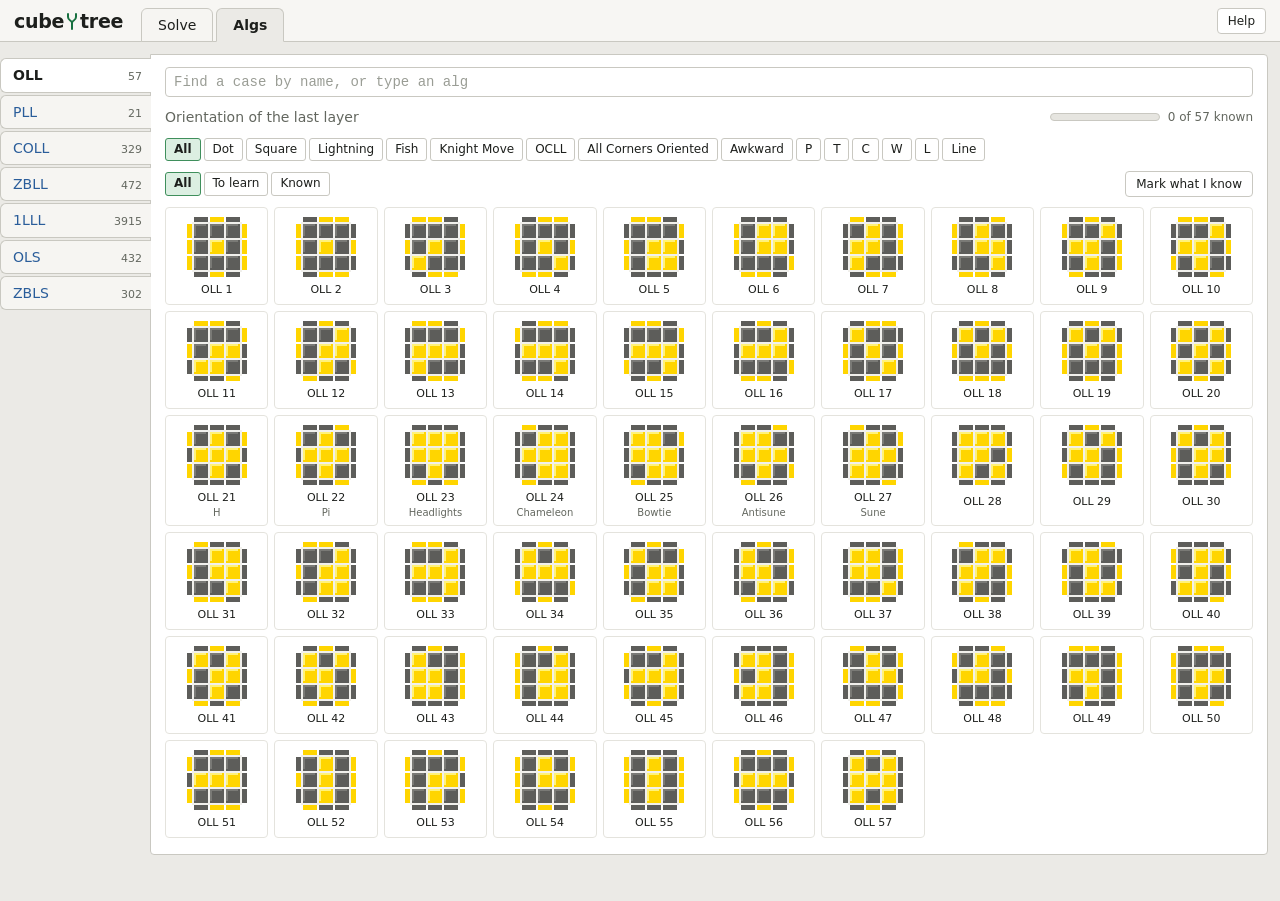
==== commit e89dbcb5: "Restyle, rounds 5-8: analysis layout, plain type, cleaner source; eighth review in README Four more " ====
--- a/cube_tree_website/algs.html
+++ b/cube_tree_website/algs.html
@@ -4,20 +4,20 @@
 <head>
     <meta charset="UTF-8">
     <meta name="viewport" content="width=device-width, initial-scale=1.0">
-    <title>cube⑂tree · algs</title>
-    <link rel="stylesheet" href="styles.css?v=48">
-    <script src="js/profile.js?v=48"></script>
+    <title>cubetree · Algs</title>
+    <link rel="stylesheet" href="styles.css?v=57">
+    <script src="js/profile.js?v=57"></script>
 </head>
 
 <body>
     <header class="header">
-        <a class="logo" href="solver.html">cube<span class="fork">⑂</span>tree</a>
+        <a class="logo" href="solver.html">cube<svg class="fork" viewBox="0 0 12 17" aria-hidden="true"><path d="M6 16V10M6 10C6 7 2 8 2 4V1M6 10C6 7 10 8 10 4V1" fill="none" stroke="currentColor" stroke-width="2" stroke-linecap="round"/></svg>tree</a>
         <nav class="tabs" aria-label="pages">
             <a class="tab" href="solver.html">Solve</a>
             <a class="tab" href="algs.html" aria-current="page">Algs</a>
         </nav>
         <div class="userbar">
-            <button type="button" class="link" id="info-btn">Help</button>
+            <button type="button" class="btn" id="info-btn">Help</button>
             <a class="profile-chip" id="profile-chip" href="index.html?profiles" title="Switch profile">
                 <span class="initial" aria-hidden="true"></span><span id="profile-name"></span>
             </a>
@@ -31,7 +31,7 @@
 
         <section class="set-window" aria-labelledby="set-name">
             <div class="set-head">
-                <h2 id="set-name">oll</h2>
+                <h2 id="set-name" class="sr-only">OLL</h2>
                 <div class="algs-search" id="algs-search">
                 <div class="search-shadow" id="search-shadow" aria-hidden="true"></div>
                 <input type="text" id="alg-search" spellcheck="false" autocomplete="off" autocapitalize="off" autocorrect="off"
@@ -85,15 +85,15 @@
         </div>
     </dialog>
 
-    <script src="js/captions.js?v=48"></script>
-    <script src="js/pro-steps.js?v=48"></script>
-    <script src="js/script.js?v=48"></script>
-    <script src="js/facelet-cube.js?v=48"></script>
-    <script src="js/pixel-cube.js?v=48"></script>
-    <script src="js/alg-sets.js?v=48"></script>
-    <script src="js/last-layer.js?v=48"></script>
-    <script src="js/case-diagram.js?v=48"></script>
-    <script src="js/algs-ui.js?v=48"></script>
+    <script src="js/captions.js?v=57"></script>
+    <script src="js/pro-steps.js?v=57"></script>
+    <script src="js/script.js?v=57"></script>
+    <script src="js/facelet-cube.js?v=57"></script>
+    <script src="js/pixel-cube.js?v=57"></script>
+    <script src="js/alg-sets.js?v=57"></script>
+    <script src="js/last-layer.js?v=57"></script>
+    <script src="js/case-diagram.js?v=57"></script>
+    <script src="js/algs-ui.js?v=57"></script>
 </body>
 
 </html>
--- a/cube_tree_website/styles.css
+++ b/cube_tree_website/styles.css
@@ -2,78 +2,66 @@
 
 :root,
 :root[data-theme="light"] {
-    --bg: #d9e1e8;
-    --header: #eef2f5;
+    --bg: #ebeae6;
+    --header: #f7f6f3;
     --panel: #ffffff;
-    --panel-2: #f3f5f7;
-    --ink: #1f2328;
-    --dim: #646d77;
-    --faint: #98a1aa;
-    --line: #b4bec7;
-    --line-2: #dde3e8;
-    --head: #2c4a75;
-    --link: #2459a8;
-    --btn-1: #fbfbfb;
-    --btn-2: #e2e5e8;
-    --btn-line: #a9b0b6;
-    --on: #d4e3f5;
-    --on-line: #6f8db3;
-    --hover: #edf3fa;
-    --field: #e9eef2;
+    --panel-2: #f6f5f2;
+    --ink: #1d1f1c;
+    --dim: #63675f;
+    --faint: #9a9d95;
+    --line: #c9c8c1;
+    --line-2: #e4e3dd;
+    --head: #1d1f1c;
+    --link: #2a5d9a;
+    --accent: #17703f;
+    --accent-ink: #ffffff;
+    --on: #dcefe2;
+    --on-line: #3f8f5c;
+    --hover: #f0f5f1;
+    --field: #f1f0ec;
     --cube-line: #1d2126;
-    --shadow: #c9d2da;
-    --bar: #e4e8ec;
+    --shadow: #dddbd4;
+    --bar: #e6e5e0;
     --stage-done: #3cb44b;
-    --stage-solved: #2f8ad6;
+    --stage-solved: #17703f;
     --warn: #a36500;
     --bad: #c0392b;
+    --comment: #2f8a46;
     color-scheme: light;
 }
 :root[data-theme="dark"] {
-    --bg: #15171a;
-    --header: #1c1f23;
-    --panel: #222529;
-    --panel-2: #1b1e21;
-    --ink: #dfe3e7;
-    --dim: #9aa3ad;
-    --faint: #6c747d;
-    --line: #444a51;
-    --line-2: #32373d;
-    --head: #93b4e0;
-    --link: #8db8f2;
-    --btn-1: #43484e;
-    --btn-2: #33373c;
-    --btn-line: #5b6168;
-    --on: #2c4566;
-    --on-line: #6a8fbf;
-    --hover: #2a3037;
-    --field: #191c1f;
+    --bg: #141614;
+    --header: #1a1d1a;
+    --panel: #1f221f;
+    --panel-2: #191c19;
+    --ink: #e3e6e1;
+    --dim: #9ca49b;
+    --faint: #6c746b;
+    --line: #3b4139;
+    --line-2: #2b302a;
+    --head: #e3e6e1;
+    --link: #9cc0ea;
+    --accent: #2e8a52;
+    --accent-ink: #ffffff;
+    --on: #23402c;
+    --on-line: #4f9a69;
+    --hover: #252c25;
+    --field: #171a17;
     --cube-line: #0c0d0f;
-    --shadow: #0f1113;
-    --bar: #2c3035;
+    --shadow: #121412;
+    --bar: #2b302a;
     --stage-done: #3fbf52;
-    --stage-solved: #4b9be0;
+    --stage-solved: #7fd39a;
     --warn: #e0a640;
     --bad: #ef7a6d;
+    --comment: #6cc483;
     color-scheme: dark;
 }
 
 :root {
-    --sans: Verdana, "DejaVu Sans", Geneva, Tahoma, sans-serif;
-    --bevel: linear-gradient(var(--btn-1), var(--btn-2));
+    --sans: system-ui, -apple-system, "Segoe UI", Roboto, "Helvetica Neue", Arial, sans-serif;
+    --notation: ui-monospace, "SF Mono", Menlo, Consolas, "Liberation Mono", monospace;
     --gutter: 30px;
-    /* step kinds: the stripe on a suggestion and its label */
-    --k-cross: #8c96a1;
-    --k-xcross: #3d73c4;
-    --k-pair: #3a9b52;
-    --k-multi: #1a9a96;
-    --k-pseudo: #8a63b8;
-    --k-ls: #d9822b;
-    --k-oll: #d4b21c;
-    --k-pll: #c9473d;
-    --k-coll: #d06a2a;
-    --k-zbll: #b0479a;
-    /* critique marks */
     --m-beyond: #168226;
     --m-best: #2a8f3d;
     --m-slower: #b26b00;
@@ -86,7 +74,7 @@
 body {
     background: var(--bg);
     color: var(--ink);
-    font: 13px/1.4 var(--sans);
+    font: 14px/1.45 var(--sans);
     min-height: 100vh;
 }
 textarea, input, select, button { font: inherit; color: inherit; }
@@ -94,7 +82,7 @@
 a { color: var(--link); }
 h1, h2, h3, h4 { font-size: inherit; }
 
-/* ---- buttons -------------------------------------------------------------- */
+/* buttons */
 .btn, .seg-strip button {
     display: inline-flex;
     align-items: center;
@@ -102,9 +90,9 @@
     gap: 5px;
     min-height: 26px;
     padding: 3px 10px;
-    border: 1px solid var(--btn-line);
-    border-radius: 5px;
-    background: var(--bevel);
+    border: 1px solid var(--line);
+    border-radius: 4px;
+    background: var(--panel);
     color: var(--ink);
     font-size: 12px;
     line-height: 1.2;
@@ -112,16 +100,16 @@
     white-space: nowrap;
     cursor: pointer;
 }
-.btn:hover:not(:disabled), .seg-strip button:hover { border-color: var(--on-line); }
+.btn:hover:not(:disabled), .seg-strip button:hover { border-color: var(--on-line); background: var(--hover); }
 .btn:active:not(:disabled), .btn[aria-pressed="true"], .seg-strip button[aria-checked="true"] {
     border-color: var(--on-line);
     background: var(--on);
     box-shadow: inset 0 1px 2px rgba(0, 0, 0, 0.18);
 }
 .btn:disabled { color: var(--faint); cursor: default; background: var(--panel-2); border-color: var(--line-2); }
-.btn.primary { font-weight: bold; border-color: var(--on-line); }
-.btn.tiny { min-height: 22px; padding: 1px 7px; font-size: 11px; }
-.btn.icon { min-width: 26px; padding: 2px 6px; }
+.btn.primary { font-weight: 600; border-color: var(--accent); background: var(--accent); color: var(--accent-ink); }
+.btn.primary:hover:not(:disabled) { border-color: var(--accent); background: var(--accent); filter: brightness(1.08); }
+.btn.tiny { min-height: 22px; padding: 1px 7px; font-size: 12px; }
 .btn.quiet, .btn.quiet:hover:not(:disabled), .btn.quiet:disabled { border-color: transparent; background: none; box-shadow: none; color: var(--link); padding: 2px 6px; min-height: 22px; }
 .btn.quiet:hover:not(:disabled) { text-decoration: underline; }
 a.btn { color: var(--ink); }
@@ -131,12 +119,11 @@
     justify-self: start; text-align: left;
 }
 
-/* form controls stay native */
 .check { display: inline-flex; align-items: center; gap: 6px; cursor: pointer; }
 .check input { accent-color: var(--stage-solved); width: 14px; height: 14px; margin: 0; flex: 0 0 auto; }
 .input, .select, .textarea {
     background: var(--panel);
-    border: 1px solid var(--btn-line);
+    border: 1px solid var(--line);
     border-radius: 3px;
     padding: 3px 6px;
     min-height: 26px;
@@ -144,8 +131,9 @@
 .input:focus, .select:focus, .textarea:focus { outline: none; border-color: var(--on-line); box-shadow: 0 0 0 2px var(--on); }
 .row { display: flex; flex-wrap: wrap; gap: 6px 14px; align-items: center; }
 .hint { font-size: 12px; color: var(--dim); }
-
-/* ---- header --------------------------------------------------------------- */
+.sr-only { position: absolute; width: 1px; height: 1px; overflow: hidden; clip-path: inset(50%); white-space: nowrap; }
+
+/* header */
 .header {
     display: flex;
     align-items: flex-end;
@@ -161,12 +149,13 @@
 .logo {
     align-self: center;
     margin-bottom: 7px;
-    font: italic bold 21px/1 Georgia, "Times New Roman", serif;
-    color: var(--head);
+    display: inline-flex; align-items: center; gap: 1px;
+    font: 700 19px/1 var(--sans);
+    color: var(--ink);
     text-decoration: none;
-    letter-spacing: -0.5px;
-}
-.logo .fork { font: normal 1.15em/1 "Apple Symbols", "Segoe UI Symbol", "DejaVu Sans", sans-serif; margin: 0 1px; }
+    letter-spacing: -0.3px;
+}
+.logo .fork { width: 12px; height: 17px; margin: 0 1px; color: var(--accent); }
 .tabs { display: flex; gap: 3px; margin-bottom: -1px; }
 .tab {
     padding: 6px 16px;
@@ -181,15 +170,11 @@
 .userbar { margin-left: auto; align-self: center; margin-bottom: 7px; display: flex; align-items: center; gap: 12px; }
 .profile-chip { display: inline-flex; align-items: center; gap: 6px; color: var(--ink); text-decoration: none; font-weight: bold; }
 .profile-chip:hover span { text-decoration: underline; }
-.initial { display: inline-grid; place-items: center; width: 22px; height: 22px; border-radius: 3px; background: var(--head); color: var(--panel); font-weight: bold; font-size: 12px; flex: 0 0 auto; }
-.theme-swatches { display: flex; }
-.theme-swatch { padding: 2px 9px; font-size: 11px; cursor: pointer; border: 1px solid var(--btn-line); background: var(--panel); color: var(--ink); }
-.theme-swatch:first-child { border-radius: 4px 0 0 4px; }
-.theme-swatch:last-child { border-radius: 0 4px 4px 0; border-left: none; }
-.theme-swatch[aria-pressed="true"] { background: var(--on); border-color: var(--on-line); font-weight: bold; }
-
-/* ---- panels --------------------------------------------------------------- */
+.initial { display: inline-grid; place-items: center; width: 22px; height: 22px; border-radius: 3px; background: var(--accent); color: var(--accent-ink); font-weight: bold; font-size: 12px; flex: 0 0 auto; }
+
+/* panels */
 .panel { background: var(--panel); border: 1px solid var(--line); border-radius: 4px; overflow: hidden; min-width: 0; }
+.suggestions .panel-head, .solution-panel .panel-head { background: none; border: none; padding: 0 2px 4px; min-height: 0; }
 .panel-head {
     display: flex; align-items: center; gap: 8px; flex-wrap: wrap;
     padding: 5px 10px; min-height: 31px;
@@ -199,29 +184,26 @@
 .panel-head h2 { font-size: 13px; font-weight: bold; }
 .panel-head .count { font-weight: normal; color: var(--dim); margin-left: 3px; }
 
-/* ---- the solving screen: cube on the left, the work on the right ---------- */
+/* solve page */
 .solve-page {
     display: grid;
-    grid-template-columns: minmax(340px, 1fr) minmax(420px, 720px);
+    grid-template-columns: minmax(300px, min(540px, calc(100vh - 260px))) minmax(0, 1fr);
+    grid-template-areas: "scramble scramble" "cube work";
     align-items: start;
-    gap: 14px;
-    padding: 14px;
-    --fill: calc(100vh - 69px);
-}
-/* both columns run to the bottom of the window: the cube grows, the solution takes what's left */
-.work { display: flex; flex-direction: column; gap: 12px; min-width: 0; min-height: var(--fill); }
-.solution-panel { flex: 1; display: flex; flex-direction: column; }
-.solution-panel .editor { flex: 1; }
+    gap: 14px 18px;
+    max-width: 1320px;
+    margin: 0 auto;
+    padding: 12px 16px 24px;
+}
+.work { grid-area: work; display: flex; flex-direction: column; gap: 14px; min-width: 0; }
 
 .cube-box {
-    position: sticky; top: 54px; height: var(--fill); min-height: 440px;
-    display: flex; flex-direction: column;
+    grid-area: cube; align-self: start;
     border: 1px solid var(--line); border-radius: 4px; overflow: hidden; background: var(--field);
 }
 .cube-stage {
     position: relative;
-    flex: 1;
-    min-height: 0;
+    aspect-ratio: 1;
     overflow: hidden;
     touch-action: none;
     cursor: grab;
@@ -241,7 +223,6 @@
 .zoom { position: absolute; right: 8px; top: 8px; display: flex; gap: 3px; }
 .zoom .btn { min-width: 24px; font-size: 14px; font-weight: bold; }
 
-/* how far the cube on screen has got: cross, four pairs, last layer */
 .stages { padding: 6px 10px 4px; border-top: 1px solid var(--line); background: var(--panel); }
 .gauge {
     display: grid; grid-template-columns: 1.4fr repeat(4, 1fr) repeat(2, 1fr); gap: 2px;
@@ -251,9 +232,8 @@
 .gauge i.on { background: var(--stage-done); }
 .gauge.done i.on { background: var(--stage-solved); }
 .gauge i[data-stage="cross"], .gauge i[data-stage="p4"] { margin-right: 3px; }
-.gauge-labels { display: grid; grid-template-columns: 1.4fr 4fr 2fr; margin-top: 2px; font-size: 10px; color: var(--dim); }
-.gauge-labels span:nth-child(2) { text-align: center; }
-.gauge-labels span:last-child { text-align: right; }
+.gauge-labels { display: grid; grid-template-columns: 1.4fr repeat(4, 1fr) repeat(2, 1fr); gap: 2px; margin-top: 2px; font-size: 11px; color: var(--dim); text-align: center; }
+.gauge-labels span:first-child, .gauge-labels span:nth-child(5) { margin-right: 3px; }
 
 .playback {
     display: grid; grid-template-columns: auto auto 1fr auto auto; gap: 4px;
@@ -263,32 +243,38 @@
 .scrub { grid-column: 1 / -1; width: 100%; accent-color: var(--stage-solved); height: 16px; cursor: pointer; }
 
 /* scramble */
+.scramble-panel {
+    grid-area: scramble;
+    display: grid; grid-template-columns: minmax(0, 1fr) auto; align-items: center; gap: 4px 16px;
+    padding: 2px 0 10px; border-bottom: 1px solid var(--line);
+}
+.scramble-panel .panel-head { grid-column: 2; grid-row: 1; background: none; border: none; padding: 0; min-height: 0; }
+.scramble-panel .panel-head h2 { font-weight: normal; color: var(--dim); font-size: 12px; }
 .scramble-status { font-size: 11px; color: var(--dim); }
 .scramble-status.searching { color: var(--link); }
 .scramble-status.error { color: var(--bad); }
-.scramble-nav { display: flex; gap: 3px; margin-left: auto; }
-.scramble-text { padding: 9px 12px 11px; font-size: 17px; line-height: 1.5; word-spacing: 3px; }
-.scramble-edit { display: grid; gap: 6px; padding: 0 12px 12px; }
+.scramble-nav { display: flex; gap: 3px; }
+.scramble-text { font-family: var(--notation); grid-column: 1; grid-row: 1; font-size: 19px; line-height: 1.4; word-spacing: 4px; }
+.scramble-edit { grid-column: 1 / -1; display: grid; gap: 6px; max-width: 640px; }
 .scramble-edit .textarea { width: 100%; font-size: 13px; resize: vertical; }
 .scramble-edit .btn.primary { margin-left: auto; }
 
-/* suggestions: one row each -- moves, count, why, kind */
+/* suggestions */
 .suggest-note { color: var(--dim); }
 .suggest-note:empty { display: none; }
 .suggestions.thinking .suggest-note::after { content: " …"; }
 #suggest-title:empty { display: none; }
+.picks { border-top: 1px solid var(--line); border-bottom: 1px solid var(--line); background: var(--panel); }
 .picks:empty { display: none; }
 .pick {
-    --kind: var(--k-cross);
     display: grid;
-    grid-template-columns: 15.5em 4em minmax(0, 1fr) auto;
+    grid-template-columns: minmax(0, 1.5fr) 4.5em minmax(0, 1fr);
     align-items: baseline;
     gap: 0 12px;
     width: 100%;
-    padding: 6px 12px 6px 14px;
+    padding: 6px 12px;
     border: none;
     border-bottom: 1px solid var(--line-2);
-    box-shadow: inset 4px 0 0 var(--kind);
     background: var(--panel);
     text-align: left;
     cursor: pointer;
@@ -297,19 +283,10 @@
 .picks > .pick:last-child, .picks > .pick-row:last-child { border-bottom: none; }
 .pick:hover, .pick:focus-visible { background: var(--hover); outline: none; }
 .pick:active { background: var(--on); }
-.pick .alg { grid-column: 1; grid-row: 1; font-size: 15px; }
-.pick .cnt { grid-column: 2; grid-row: 1; font-size: 11px; color: var(--dim); white-space: nowrap; }
-.pick .why { grid-column: 3; grid-row: 1; font-size: 12px; color: var(--dim); }
-.pick .kind { grid-column: 4; grid-row: 1; font-size: 11px; color: color-mix(in srgb, var(--kind) 75%, var(--ink)); text-align: right; }
-.pick[data-kind="xcross"] { --kind: var(--k-xcross); }
-.pick[data-kind="pair"] { --kind: var(--k-pair); }
-.pick[data-kind="multi"] { --kind: var(--k-multi); }
-.pick[data-kind="pseudo"] { --kind: var(--k-pseudo); }
-.pick[data-kind="ls"] { --kind: var(--k-ls); }
-.pick[data-kind="oll"] { --kind: var(--k-oll); }
-.pick[data-kind="pll"] { --kind: var(--k-pll); }
-.pick[data-kind="coll"] { --kind: var(--k-coll); }
-.pick[data-kind="zbll"] { --kind: var(--k-zbll); }
+.pick .alg { font-family: var(--notation); font-size: 15px; }
+.pick .kind { font-size: 13px; color: var(--comment); white-space: nowrap; }
+.pick .cnt { font-size: 11px; color: var(--dim); white-space: nowrap; }
+.pick .why { font-size: 12px; color: var(--dim); }
 .pick-row { display: flex; align-items: center; min-width: 0; border-bottom: 1px solid var(--line-2); }
 .pick-row .pick { flex: 1; border-bottom: none; }
 .pick-row .star { color: var(--faint); font-size: 15px; text-decoration: none; padding: 0 10px; }
@@ -318,7 +295,7 @@
 .suggest-actions:empty { display: none; }
 .suggest-actions .btn { min-height: 22px; padding: 1px 8px; font-size: 11px; }
 
-/* the critique: a bar per step, the verdict, the alternative under it */
+/* critique */
 .critique-list { list-style: none; max-height: 60vh; overflow: auto; }
 .critique-list li { cursor: pointer; padding: 0 12px 7px; }
 .critique-list li:hover { background: var(--hover); }
@@ -330,8 +307,10 @@
 .critique-list .total { cursor: default; padding-top: 7px; border-top: 1px solid var(--line); font-weight: bold; }
 .critique-list .total:hover { background: none; }
 
-/* the solution bar: a step per line, its number in the margin */
-.editor { position: relative; width: 100%; min-height: 172px; font-size: 16px; line-height: 26px; background: var(--panel); }
+/* solution */
+.solution-panel { display: flex; flex-direction: column; }
+.solution-panel .editor { font-family: var(--notation); border: 1px solid var(--line); border-bottom: none; border-radius: 4px 4px 0 0; }
+.editor { position: relative; width: 100%; min-height: 200px; font-size: 16px; line-height: 26px; background: var(--panel); }
 .editor textarea, .editor .editor-shadow {
     position: absolute; inset: 0; padding: 8px 12px 8px calc(10px + var(--gutter));
     white-space: pre-wrap; word-wrap: break-word; overflow-wrap: anywhere;
@@ -340,8 +319,8 @@
 .editor textarea { background: transparent; border: none; resize: none; color: transparent; caret-color: var(--ink); z-index: 2; overflow: hidden; }
 .editor textarea:focus { outline: none; }
 .editor .editor-shadow { color: var(--ink); pointer-events: none; z-index: 1; overflow: hidden; }
-.editor .editor-sizer { visibility: hidden; padding: 8px 12px 8px calc(10px + var(--gutter)); white-space: pre-wrap; overflow-wrap: anywhere; min-height: 172px; }
-.editor .tok-comment { color: var(--k-pair); }
+.editor .editor-sizer { visibility: hidden; padding: 8px 12px 8px calc(10px + var(--gutter)); white-space: pre-wrap; overflow-wrap: anywhere; min-height: 200px; }
+.editor .tok-comment { color: var(--comment); }
 .editor .tok-pending { color: var(--dim); }
 .editor .tok-bad { text-decoration: underline wavy var(--bad); }
 .editor .ghost { color: var(--faint); }
@@ -363,20 +342,20 @@
 .ghost-key { margin-left: 6px; vertical-align: 2px; color: var(--dim); }
 .key-legend kbd { margin-right: 2px; }
 .move-count { margin-left: auto; font-size: 11px; color: var(--dim); }
-.editor-foot { display: flex; flex-wrap: wrap; align-items: center; justify-content: space-between; gap: 6px 12px; padding: 6px 12px 8px; border-top: 1px solid var(--line-2); background: var(--panel-2); }
+.editor-foot { display: flex; flex-wrap: wrap; align-items: center; justify-content: space-between; gap: 6px 12px; padding: 6px 10px; border: 1px solid var(--line); border-radius: 0 0 4px 4px; background: var(--panel-2); }
 .editor-actions { display: flex; gap: 4px; flex-wrap: wrap; }
 .editor-actions #critique-btn { font-weight: bold; }
-.key-legend { display: flex; flex-wrap: wrap; gap: 2px 14px; color: var(--dim); font-size: 11px; }
+.key-legend { display: flex; flex-wrap: wrap; gap: 2px 14px; color: var(--dim); font-size: 12px; }
 @media (hover: none) { .key-legend { display: none; } }
-.status-line { padding: 5px 12px; color: var(--dim); font-size: 12px; border-top: 1px solid var(--line-2); }
+.status-line { padding: 5px 10px; color: var(--dim); font-size: 12px; border: 1px solid var(--line); border-bottom: none; background: var(--panel); }
 .status-line:empty { display: none; }
 .status-line[data-state="error"] { color: var(--bad); }
 
-/* ---- popups --------------------------------------------------------------- */
+/* popups */
 .popup {
     background: var(--panel);
     color: var(--ink);
-    border: 1px solid var(--btn-line);
+    border: 1px solid var(--line);
     border-radius: 6px;
     box-shadow: 2px 2px 6px rgba(0, 0, 0, 0.25);
 }
@@ -389,10 +368,10 @@
 }
 .popup-head h2 { font-size: 13px; font-weight: bold; }
 .close-x { width: 22px; height: 22px; border: 1px solid transparent; border-radius: 4px; background: none; cursor: pointer; font-size: 16px; line-height: 1; color: var(--dim); }
-.close-x:hover { border-color: var(--btn-line); color: var(--ink); background: var(--panel); }
+.close-x:hover { border-color: var(--line); color: var(--ink); background: var(--panel); }
 dialog::backdrop { background: rgba(20, 26, 32, 0.35); }
 
-/* options: under the header's button, one tab at a time */
+/* options */
 .drawer {
     margin: 46px 12px auto auto;
     width: min(460px, calc(100vw - 24px));
@@ -423,14 +402,11 @@
 .field .desc { font-size: 11px; color: var(--dim); }
 .field .select, .field .input { justify-self: start; min-width: 200px; max-width: 100%; }
 .moves { white-space: nowrap; }
-/* a <select data-seg>: joined buttons */
 .seg-strip { display: inline-flex; flex-wrap: wrap; justify-self: start; }
 .seg-strip button { border-radius: 0; margin-left: -1px; }
 .seg-strip button:first-child { margin-left: 0; border-radius: 4px 0 0 4px; }
 .seg-strip button:last-child { border-radius: 0 4px 4px 0; }
 .seg-strip button[aria-checked="true"] { position: relative; z-index: 1; font-weight: bold; }
-.seg-note { font-size: 11px; color: var(--dim); }
-.seg-note:empty { display: none; }
 .limits-table { width: 100%; border-collapse: collapse; font-size: 12px; margin-top: 4px; }
 .limits-table th { font-size: 10px; text-align: left; color: var(--dim); font-weight: normal; padding: 2px; }
 .limits-table td { padding: 2px; }
@@ -442,18 +418,22 @@
 .info-dialog h3 { font-weight: bold; color: var(--head); margin: 12px 0 2px; }
 .info-dialog h3:first-child { margin-top: 0; }
 
-/* ---- profiles and setup (index.html) ---------------------------------------- */
-.onboard-wrap { min-height: calc(100vh - 42px); display: grid; place-items: start center; padding: 5vh 16px 40px; }
-.onboard { width: min(640px, 100%); }
-.onboard .screen { padding: 4px 16px 4px; }
+/* index.html */
+.onboard-wrap { min-height: calc(100vh - 42px); background: var(--bg); padding: 28px 16px 40px; }
+.onboard { width: min(680px, 100%); margin: 0 auto; padding: 20px 24px 22px; border: 1px solid var(--line); border-radius: 4px; box-shadow: none; }
+.onboard .popup-head { background: none; border: none; padding: 0 0 8px; }
+.onboard .popup-head h2 { font-size: 20px; font-weight: 700; }
+.onboard .screen { padding: 0; }
+.more-setup { padding: 10px 0 4px; border-top: 1px solid var(--line-2); }
+.more-setup summary { padding-bottom: 4px; }
 .onboard .sub { color: var(--dim); font-size: 12px; }
-/* setup: a two-column form, the question on the left */
 .q { display: grid; grid-template-columns: 120px minmax(0, 1fr); gap: 6px 16px; align-items: start; padding: 12px 0; border-top: 1px solid var(--line-2); }
 .q:first-child { border-top: none; }
 .q > h2 { grid-column: 1; grid-row: 1; font-weight: bold; color: var(--head); padding-top: 3px; }
 .q > * { grid-column: 2; }
-.onboard .nav { display: flex; align-items: center; gap: 10px; padding: 10px 16px 14px; border-top: 1px solid var(--line-2); background: var(--panel-2); border-radius: 0 0 6px 6px; }
-.onboard #onboard-next { margin-left: auto; }
+.onboard .nav { display: flex; align-items: center; gap: 10px; padding: 14px 0 0; border-top: 1px solid var(--line-2); }
+.onboard #onboard-next { margin-left: 136px; }
+.onboard #onboard-back:not([hidden]) ~ #onboard-next { margin-left: auto; }
 .profile-list, .choice-list { display: grid; gap: 3px; }
 .choice { display: flex; align-items: center; gap: 8px; padding: 2px 0; cursor: pointer; background: none; border: none; text-align: left; }
 .choice .tag { margin-left: auto; font-size: 11px; color: var(--dim); }
@@ -467,19 +447,18 @@
 .level-note { color: var(--dim); font-size: 12px; }
 .colour-row { display: flex; gap: 6px; flex-wrap: wrap; }
 .colour-chip { width: 30px; height: 30px; border: 1px solid rgba(0, 0, 0, 0.35); border-radius: 4px; cursor: pointer; position: relative; }
-.colour-chip[aria-pressed="true"] { box-shadow: 0 0 0 2px var(--panel), 0 0 0 4px var(--head); }
+.colour-chip[aria-pressed="true"] { box-shadow: 0 0 0 2px var(--panel), 0 0 0 4px var(--accent); }
 .colour-chip[aria-pressed="true"]::after { content: "✓"; position: absolute; inset: 0; display: grid; place-items: center; font-weight: bold; font-size: 15px; color: #111; }
 .code-box { width: 100%; min-height: 70px; font-size: 12px; word-break: break-all; }
 #screen > .profile-list, #screen > .speed-row, #screen > .sub, #screen > .code-box, #screen > .btn { margin: 12px 0; }
 
-/* ---- the alg sets page (algs.html) ------------------------------------------ */
+/* algs.html */
 .algs-main {
     display: grid; grid-template-columns: 150px minmax(0, 1fr); align-items: start;
     padding: 12px 12px 30px 0; min-height: calc(100vh - 41px); max-width: 1400px;
 }
 .set-menu { position: sticky; top: 54px; padding-top: 4px; }
 .set-list { list-style: none; display: grid; gap: 2px; }
-/* the sets: tabs down the left edge of the panel */
 .set-item {
     width: calc(100% + 1px); display: grid; grid-template-columns: 1fr auto; align-items: baseline; gap: 6px;
     padding: 6px 9px 6px 12px; cursor: pointer; text-align: left;
@@ -494,8 +473,8 @@
 
 .set-window { display: grid; gap: 10px; min-width: 0; background: var(--panel); border: 1px solid var(--line); border-radius: 0 4px 4px 4px; padding: 12px 14px 16px; }
 .set-head { display: flex; align-items: center; gap: 10px 16px; flex-wrap: wrap; }
-.set-head h2 { font-size: 18px; font-style: italic; color: var(--head); }
-.algs-search { position: relative; flex: 1; min-width: 240px; font-size: 14px; line-height: 20px; height: 30px; background: var(--panel); border: 1px solid var(--btn-line); border-radius: 4px; }
+.set-head h2 { font-size: 18px; }
+.algs-search { font-family: var(--notation); position: relative; flex: 1; min-width: 240px; font-size: 14px; line-height: 20px; height: 30px; background: var(--panel); border: 1px solid var(--line); border-radius: 4px; }
 .algs-search:focus-within { border-color: var(--on-line); box-shadow: 0 0 0 2px var(--on); }
 .algs-search input, .algs-search .search-shadow {
     position: absolute; inset: 0; padding: 4px 8px; border: none; background: transparent;
@@ -515,7 +494,6 @@
 .slots i { flex: 1; }
 .slots i.on { background: var(--stage-done); }
 
-/* subsets and filters: flat toggles */
 .slot-bar { display: flex; flex-wrap: wrap; gap: 3px; }
 .slot-bar:empty { display: none; }
 .slot-chip, .chip {
@@ -534,6 +512,8 @@
 .learn-hint { color: var(--link); }
 
 .case-grid { display: grid; grid-template-columns: repeat(auto-fill, minmax(100px, 1fr)); gap: 6px; }
+.grid-group { grid-column: 1 / -1; font-size: 13px; font-weight: 600; color: var(--dim); padding: 8px 0 2px; border-bottom: 1px solid var(--line-2); }
+.grid-group:first-child { padding-top: 0; }
 .grid-empty { grid-column: 1 / -1; color: var(--dim); padding: 6px 0; }
 .case-tile {
     position: relative; display: grid; justify-items: center; gap: 1px;
@@ -557,13 +537,13 @@
 /* hover card */
 .case-card {
     position: fixed; z-index: 50; pointer-events: none; max-width: 320px;
-    background: var(--panel-2); border: 1px solid var(--btn-line); border-radius: 5px;
+    background: var(--panel-2); border: 1px solid var(--line); border-radius: 5px;
     box-shadow: 1px 1px 4px rgba(0, 0, 0, 0.25);
     padding: 5px 8px 6px; display: grid; gap: 3px;
 }
 .case-card .card-head { display: flex; justify-content: space-between; gap: 8px; font-weight: bold; border-bottom: 1px solid var(--line); padding-bottom: 3px; }
 .case-card .card-tag { color: var(--warn); font-weight: normal; font-size: 11px; }
-.case-card .alg { font-size: 14px; }
+.case-card .alg { font-family: var(--notation); font-size: 14px; }
 .case-card .card-meta { display: flex; justify-content: space-between; gap: 8px; color: var(--dim); font-size: 11px; }
 .case-card .card-more { color: var(--dim); font-size: 11px; }
 .auf { color: var(--dim); }
@@ -577,19 +557,21 @@
 .match-row canvas { width: 48px; height: 48px; image-rendering: pixelated; }
 .match-text { display: grid; gap: 1px; min-width: 0; }
 .match-text .case-name { font-size: 11px; color: var(--dim); }
-.match-text .alg { font-size: 15px; }
+.match-text .alg { font-family: var(--notation); font-size: 15px; }
 .match-text .alg b { color: var(--link); }
 
-/* a case: its cube on the left, its algs as a ranked list */
+/* case dialog */
 .case-dialog { width: min(960px, calc(100vw - 32px)); max-height: calc(100vh - 40px); margin: auto; padding: 0; overflow: hidden; }
-.case-body { display: grid; grid-template-columns: minmax(220px, 0.8fr) minmax(300px, 1.3fr); gap: 16px; padding: 12px 14px 14px; max-height: calc(100vh - 80px); overflow: auto; }
-.case-view { display: grid; align-content: start; }
-.case-stage { aspect-ratio: 1 / 0.9; border: 1px solid var(--line); border-bottom: none; border-radius: 4px 4px 0 0; background: var(--field); }
+.case-body { display: grid; grid-template-columns: minmax(220px, 0.8fr) minmax(300px, 1.3fr); gap: 16px; padding: 12px 14px 14px; height: min(560px, calc(100vh - 80px)); }
+.case-algs { display: flex; flex-direction: column; min-height: 0; }
+.case-algs .alg-list { overflow: auto; }
+.case-view { display: flex; flex-direction: column; min-height: 0; }
+.case-stage { flex: 1; min-height: 200px; border: 1px solid var(--line); border-bottom: none; border-radius: 4px 4px 0 0; background: var(--field); }
 .case-view .playback { grid-template-columns: auto auto 1fr auto; border: 1px solid var(--line); border-radius: 0 0 4px 4px; }
-.case-view .known-btn { margin-top: 8px; justify-self: start; }
+.case-view .known-btn { margin-top: 8px; align-self: flex-start; }
 .case-sub { color: var(--dim); margin-bottom: 6px; }
 .case-sub:empty { display: none; }
-.alg-list-head { display: grid; grid-template-columns: 26px minmax(0, 1fr) 40px 92px; gap: 0 8px; padding: 3px 0; font-size: 10px; color: var(--dim); border: 1px solid var(--line-2); border-bottom: none; border-radius: 4px 4px 0 0; background: var(--panel-2); }
+.alg-list-head { display: grid; grid-template-columns: 26px minmax(0, 1fr) 40px 92px; gap: 0 8px; padding: 3px 0; font-size: 11px; color: var(--dim); border: 1px solid var(--line-2); border-bottom: none; border-radius: 4px 4px 0 0; background: var(--panel-2); }
 .alg-list-head span:first-child, .alg-list-head span:nth-child(3) { text-align: center; }
 .alg-list { list-style: none; display: grid; counter-reset: alg; border: 1px solid var(--line-2); border-radius: 0 0 4px 4px; }
 .alg-move {
@@ -600,12 +582,14 @@
 }
 .alg-move:last-child { border-bottom: none; }
 .alg-move::before { content: counter(alg); grid-column: 1; grid-row: 1 / 3; text-align: center; font-size: 11px; color: var(--faint); }
-.alg-move .alg { grid-column: 2; grid-row: 1; font-size: 15px; }
+.alg-move .alg { font-family: var(--notation); grid-column: 2; grid-row: 1; font-size: 14px; }
 .alg-move .meta { display: contents; }
 .alg-move .src { grid-column: 2; grid-row: 2; font-size: 10px; color: var(--dim); }
 .alg-move .stm { grid-column: 3; grid-row: 1 / 3; display: grid; justify-items: center; font-size: 14px; line-height: 1.1; white-space: nowrap; }
 .alg-move .alg-tools { grid-column: 4; grid-row: 1 / 3; display: flex; width: 92px; }
-.alg-move .alg-tools .btn { color: var(--faint); }
+.alg-move .alg-tools .btn { color: var(--faint); opacity: 0; }
+.alg-move:hover .alg-tools .btn, .alg-move:focus-within .alg-tools .btn, .alg-move.active .alg-tools .btn, .alg-move .star[aria-pressed="true"] { opacity: 1; }
+@media (hover: none) { .alg-move .alg-tools .btn { opacity: 1; } }
 .alg-move .star[aria-pressed="true"] { color: var(--warn); }
 .alg-move:hover, .alg-move:focus-visible { background: var(--hover); }
 .alg-move.active { background: var(--on); }
@@ -623,7 +607,9 @@
 }
 @media (max-width: 760px) {
     .case-body { grid-template-columns: 1fr; padding: 10px; }
-    .case-stage { aspect-ratio: auto; height: 32vh; min-height: 190px; }
+    .case-body { height: auto; max-height: calc(100vh - 80px); overflow: auto; }
+    .case-stage { flex: none; height: 32vh; min-height: 190px; }
+    .case-algs .alg-list { overflow: visible; }
     .case-grid { grid-template-columns: repeat(auto-fill, minmax(86px, 1fr)); }
     .case-tile canvas { width: 56px; height: 56px; }
     .case-tile.slot canvas { width: 70px; height: 63px; }
@@ -632,17 +618,17 @@
     .slot-chip { white-space: nowrap; flex: 0 0 auto; }
 }
 
-/* ---- narrow screens -------------------------------------------------------- */
+/* phones and tablets */
 @media (max-width: 900px) {
     .solve-page { display: flex; flex-direction: column; align-items: stretch; gap: 10px; padding: 10px; }
     .work { display: contents; }
-    .cube-box { height: auto; min-height: 0; }
-    .solution-panel .editor { flex: none; }
-    .scramble-panel { order: 1; }
-    .cube-box { order: 2; position: static; }
+    .scramble-panel { order: 1; grid-template-columns: 1fr; }
+    .scramble-panel .panel-head { grid-column: 1; grid-row: 2; }
+    .scramble-text { font-size: 18px; }
+    .cube-box { order: 2; align-self: stretch; }
     .suggestions { order: 3; }
     .solution-panel { order: 4; }
-    .cube-stage { flex: none; height: 44vh; min-height: 250px; }
+    .cube-stage { aspect-ratio: auto; height: 44vh; min-height: 250px; }
 }
 @media (max-width: 600px) {
     .header { padding: 6px 10px 0; gap: 10px; flex-wrap: nowrap; }
@@ -651,13 +637,13 @@
     .userbar #info-btn, #profile-name { display: none; }
     .tab { padding: 5px 10px; }
     .pick { grid-template-columns: minmax(0, 1fr) auto; gap: 1px 10px; }
-    .pick .alg { grid-column: 1; grid-row: 1; }
-    .pick .cnt { grid-column: 2; grid-row: 1; text-align: right; }
-    .pick .why { grid-column: 1; grid-row: 2; }
-    .pick .kind { grid-column: 2; grid-row: 2; }
+    .pick .why { grid-column: 1 / -1; }
     .q { grid-template-columns: 1fr; }
+    .onboard-wrap { padding: 14px 14px 30px; }
+    .onboard #onboard-next { margin-left: 0; }
     .q > h2 { grid-row: auto; }
     .q > * { grid-column: 1; }
     .drawer { margin: 8px; width: calc(100vw - 16px); max-height: calc(100vh - 16px); }
     .cube-stage { height: 38vh; }
-}
+    .solution-panel .editor { min-height: 148px; }
+}
